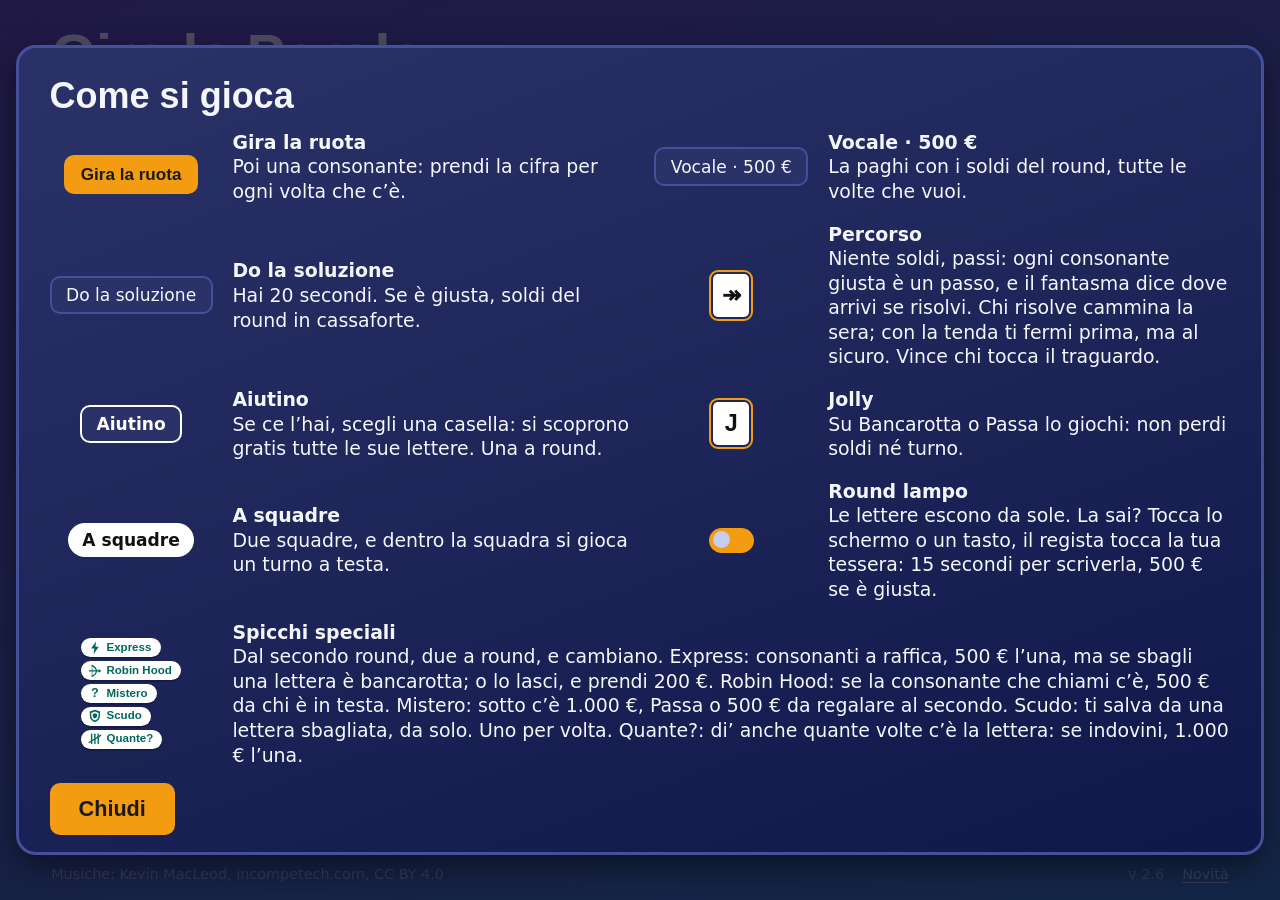
==== gioco.html @ cc6d0b22 "2.6 — Il Percorso: la nuova modalità a sentiero in montagna (grafica da prototipo), pagina di presen" ====
<!doctype html>
<html lang="it">
<head>
  <meta charset="UTF-8" />
  <meta name="viewport" content="width=device-width, initial-scale=1.0" />
  <title>Gira le Parole</title>
  <meta name="description" content="Il gioco della ruota, per giocare in famiglia sullo stesso schermo. Nessun dato esce da questo computer." />
  <link rel="stylesheet" href="style.css" />
</head>
<body>

  <!-- IL PALCO DEL PERCORSO (quinta stesura, 09/10/2026, disegno di Chiara `design/2026-10-09-scheda-percorso-partita.md`):
       il paesaggio a tutto schermo, lo STESSO per l'iscrizione e per la partita del Percorso (cielo, sole, colline, il sentiero di
       pietre con le tappe e i bivacchi, i meeple). Lo disegna percorso-vista.js nell'svg; resta nascosto finche' non si sceglie il
       Percorso. L'interfaccia (iscrizione, partita) sta sopra, in HTML, nelle stesse unita` del paesaggio. -->
  <div id="palco-percorso" class="palco-percorso nascosta" aria-hidden="true">
    <svg id="paesaggio-partita" class="paesaggio-partita" viewBox="0 0 1920 1080" preserveAspectRatio="xMidYMid meet" aria-hidden="true"></svg>
  </div>
  <!-- Il velo (la conferma della tenda e le bolle della prima volta): il resto sfocato e scurito, con un buco sulla cosa -->
  <div id="velo" class="velo nascosta"></div>
  <div id="palco-sopra" class="palco-sopra">
    <!-- la riga della prima volta (regolamento §11): accanto alla cosa, sul velo, col suo «Ok» -->
    <div id="bolla-prima-volta" class="bolla-prima-volta nascosta" role="status"></div>
    <!-- la conferma della tenda, al centro, col prezzo vero (regolamento §4) -->
    <div id="conferma-tenda" class="conferma-tenda nascosta" role="dialog" aria-modal="true"></div>
  </div>

  <!-- SCHERMATA 0: che partita facciamo stasera? (08/10/2026, disegno di Chiara,
       `design/2026-10-08-scheda-scelta-modalita.md`, scelte di Damiano). Viene
       prima dell'iscrizione: la carta e` il pulsante, un tocco e si e`
       nell'iscrizione. Testata e piede sono gli stessi dell'iscrizione: i
       pezzi che compaiono in tutte e due non hanno id ma classe (apri-guida,
       porta-albo, porta-frasi, testo-versione, apri-novita), e gioco.js li
       lega con querySelectorAll. Le due ruote sono quelle vere: le disegna
       ruota.js, ferme. -->
  <section id="schermata-modalita" class="schermata schermata-modalita">
    <header class="testata-iscrizione">
      <div class="titolo-iscrizione">
        <h1>Gira le Parole</h1>
        <p class="sottotitolo">Un gioco da fare in famiglia e tra amici, tutti davanti allo stesso schermo</p>
      </div>
      <nav class="porte-iscrizione" aria-label="Altre pagine">
        <button type="button" class="secondario porta-albo">Albo d'oro</button>
        <button type="button" class="secondario porta-frasi">Le nostre frasi</button>
        <button type="button" class="apri-guida">Come si gioca</button>
      </nav>
    </header>

    <div class="corpo-modalita">
      <h2 class="domanda-modalita" id="domanda-modalita">Che partita facciamo stasera?</h2>
      <div class="carte-modalita" role="group" aria-labelledby="domanda-modalita">
        <button type="button" class="carta-modalita" data-partita="classica">
          <span class="carta-nome">Classica</span>
          <span class="carta-ruota" aria-hidden="true">
            <canvas id="ruota-classica" width="1000" height="1000"></canvas>
            <span class="puntatore"></span>
          </span>
          <span class="carta-scena scena-classica" aria-hidden="true">
            <span class="mini-tessera" style="--colore-giocatore:#E74C3C">M</span>
            <span class="mini-soldi"><span class="mini-cifra">3.500</span><span class="mini-euro"> €</span></span>
          </span>
          <span class="carta-riga">Si vincono soldi, come in TV. Vince la cassaforte più piena.</span>
        </button>
        <button type="button" class="carta-modalita" data-partita="percorso">
          <span class="carta-nome">Percorso</span>
          <span class="carta-ruota" aria-hidden="true">
            <canvas id="ruota-percorso" width="1000" height="1000"></canvas>
            <span class="puntatore"></span>
          </span>
          <span class="carta-scena scena-percorso" aria-hidden="true"><!-- il pezzo di sentiero lo disegna percorso-gioco.js (R16) --></span>
          <span class="carta-riga">Un viaggio in montagna: ogni consonante giusta è un passo, e la sera si cammina. Vince chi tocca il traguardo.</span>
        </button>
      </div>
    </div>

    <footer class="pie-iscrizione">
      <p class="crediti-musica">Musiche: Kevin MacLeod, incompetech.com, CC BY 4.0</p>
      <p class="versione-e-novita">
        <span class="versione testo-versione"></span>
        <button type="button" class="link apri-novita"><span class="pallino-nuovo" aria-hidden="true"></span>Novità</button>
      </p>
    </footer>
  </section>

  <!-- SCHERMATA 1: iscrizione giocatori — Giro A (29/09/2026, disegno di
       Chiara, `design/2026-09-29-scheda-otto-idee.md`, voce A1): rifatta per
       lo schermo largo, due colonne — "Chi gioca" a sinistra, "Stasera" a
       destra. Sotto i 1200px (non piu` il riferimento) resta leggibile in
       colonna, "basta che non si rompa" (vedi style.css). -->
  <section id="schermata-iscrizione" class="schermata iscrizione-larga nascosta">
    <header class="testata-iscrizione">
      <div class="titolo-iscrizione">
        <h1>Gira le Parole</h1>
        <p class="sottotitolo">Un gioco da fare in famiglia e tra amici, tutti davanti allo stesso schermo</p>
      </div>
      <!-- Le porte del giro C (Albo d'oro, Le nostre frasi) restano nascoste
           finche` GIRO_B_C_ATTIVO (config.js) non passa a true: gioco.js le
           spegne all'avvio. -->
      <nav class="porte-iscrizione" aria-label="Altre pagine">
        <button id="btn-albo" type="button" class="secondario porta-albo">Albo d'oro</button>
        <button id="btn-frasi-nostre" type="button" class="secondario porta-frasi">Le nostre frasi</button>
        <button id="btn-guida" type="button" class="apri-guida">Come si gioca</button>
      </nav>
    </header>

    <div class="corpo-iscrizione">
      <!-- colonna sinistra: chi gioca -->
      <section class="blocco-chi-gioca" aria-label="Chi gioca">
        <div class="riga-titolo-blocco">
          <h2>Chi gioca</h2>
          <div class="segmenti" id="modo-gioco" role="radiogroup" aria-label="Da soli o a squadre">
            <button type="button" class="segmento selezionata" data-modo="singoli" role="radio" aria-checked="true">Ognuno per sé</button>
            <button type="button" class="segmento" data-modo="squadre" role="radio" aria-checked="false">A squadre</button>
          </div>
        </div>
        <!-- gioco.js costruisce Gioco.giocatori da Iscrizione (stato in
             memoria), MAI leggendo i figli di questo contenitore: il posto
             vuoto vive qui dentro ma non e` un giocatore (difetto trovato da
             Chiara, corretto in questo giro). -->
        <div id="lista-giocatori" class="lista-giocatori tessere-iscrizione"></div>
        <!-- La scena sotto le tessere (08/10/2026, scheda di Chiara, solo la Classica):
             la ribalta con le luci, subito sotto le tessere (le casseforti vuote sono tolte). Nel Percorso
             resta vuoto (e quindi non si vede): gioco.js, disegnaScena. -->
        <div id="scena-iscrizione" class="scena-iscrizione" aria-hidden="true"></div>
        <!-- Il vecchio pulsante resta nel DOM (nascosto) solo perche` non
             costa nulla tenerlo: il posto vuoto con il "+" lo sostituisce. -->
        <button id="btn-aggiungi-giocatore" type="button" class="nascosta" aria-hidden="true">+ Aggiungi giocatore</button>
      </section>

      <!-- colonna destra: come si gioca stasera -->
      <section class="blocco-stasera" aria-label="Stasera">
        <!-- La partita scelta (08/10/2026, scheda di Chiara): la scelta sta nella
             schermata prima (#schermata-modalita). Qui la pillola dice cosa si e`
             scelto (per il Percorso, quante caselle ha la striscia di stasera) e
             «cambia» riporta alla domanda; i nomi restano scritti. gioco.js,
             scriviPartitaScelta. -->
        <div class="riga-titolo-blocco">
          <h2>Stasera</h2>
          <span class="partita-scelta" id="partita-scelta"></span>
          <button type="button" class="link cambia-partita" id="cambia-partita">cambia</button>
        </div>

        <!-- Voce D, tredicesimo giro (29/09/2026, punto 64): con che frasi si
             gioca stasera — costruita da gioco.js a partire da GRUPPI_FRASI
             (config.js). -->
        <div class="scelta-gruppi">
          <p>Quali frasi?</p>
          <div class="opzioni-gruppi" id="opzioni-gruppi" role="group" aria-label="Quali frasi"></div>
          <p class="conta-frasi" id="conta-frasi" aria-live="polite"></p>
        </div>

        <!-- Punto 38 (28/09/2026, seconda dettatura): quanti round giocare —
             costruito da gioco.js a partire da OPZIONI_NUMERO_ROUND (config.js). -->
        <div class="scelta-round">
          <p>Quanti round?</p>
          <div class="opzioni-round" id="opzioni-round"></div>
        </div>

        <div class="scelta-extra">
          <!-- Round lampo (giro B, voce B1, lampo.js): la leva lo accende e lo
               spegne; gioco.js nasconde la riga se LAMPO_ATTIVO e` false. -->
          <label class="interruttore" id="riga-lampo" for="lampo-attivo">
            <input type="checkbox" id="lampo-attivo" />
            <span class="leva" aria-hidden="true"></span>
            <span class="testo-interruttore">Round lampo <small>fra un round e l'altro</small></span>
          </label>
          <label class="campo-premio">
            <span>In palio stasera</span>
            <input id="premio-casa" type="text" maxlength="40" placeholder="per esempio: sceglie il film" />
          </label>
        </div>
      </section>
    </div>

    <div class="azioni-iscrizione">
      <button id="btn-inizia-partita" type="button" class="primario grande">Inizia la partita</button>
    </div>
    <p id="errore-iscrizione" class="messaggio-errore" role="alert" aria-live="polite"></p>

    <footer class="pie-iscrizione">
      <!-- Settimo giro, secondo compito: crediti dei brani veri, discreti. -->
      <p class="crediti-musica">Musiche: Kevin MacLeod, incompetech.com, CC BY 4.0</p>
      <p class="versione-e-novita">
        <span class="versione testo-versione" id="versione-gioco"></span>
        <button id="btn-novita" type="button" class="link apri-novita"><span class="pallino-nuovo" aria-hidden="true"></span>Novità</button>
      </p>
    </footer>
  </section>

  <!-- SCHERMATA 1b: l'iscrizione del Percorso, quinta stesura (09/10/2026, scheda di Chiara §11): sullo STESSO paesaggio della
       partita (#palco-percorso). A sinistra la testata, «Quanti round?», «Stasera» e «Inizia la partita»; nel cielo a destra «Le tappe»;
       «Chi parte» sta dentro il cartello di legno, con i sei meeple fra cui scegliere accanto al nome (il colore viene col meeple).
       Si arriva dalla carta «Percorso»; lo stato e` lo stesso oggetto Iscrizione della Classica (gioco.js, «L'ISCRIZIONE DEL PERCORSO»).
       Testata e piede sono gli stessi delle altre schermate: i pezzi senza id si legano per classe. -->
  <section id="schermata-iscrizione-percorso" class="schermata iscrizione-plancia nascosta">
    <header class="testata-iscrizione-plancia">
      <div class="titolo-iscrizione">
        <h1>Gira le Parole</h1>
        <p class="sottotitolo">Un gioco da fare in famiglia e tra amici, tutti davanti allo stesso schermo</p>
      </div>
      <nav class="porte-iscrizione" aria-label="Altre pagine">
        <button type="button" class="secondario porta-albo">Albo d'oro</button>
        <button type="button" class="secondario porta-frasi">Le nostre frasi</button>
        <button type="button" class="apri-guida">Come si gioca</button>
      </nav>
    </header>

    <!-- la colonna di sinistra: i pannelli e il pulsante uno sotto l'altro (l'altezza di «Stasera» cambia con le frasi e il premio) -->
    <div class="colonna-iscrizione">
    <!-- QUANTI ROUND? le frecce sono i pulsanti (gioco.js le costruisce da OPZIONI_NUMERO_ROUND) -->
    <section class="pannello-plancia pannello-round" aria-label="Quanti giorni">
      <p class="titolo-pannello">Quanti giorni? <small>(round)</small></p>
      <div class="frecce-round" id="frecce-round" role="radiogroup"></div>
    </section>

    <!-- STASERA: la pillola con «cambia», le frasi, il lampo, il premio -->
    <section class="pannello-plancia pannello-stasera" aria-label="Stasera">
      <p class="titolo-pannello">Stasera <span class="pillola-partita partita-scelta" id="partita-scelta-mappa">Percorso</span> <button type="button" class="link cambia-partita" id="cambia-partita-mappa">cambia</button></p>
      <div class="scelta-gruppi">
        <p class="etichetta">Quali frasi?</p>
        <div class="opzioni-gruppi" id="opzioni-gruppi-mappa" role="group" aria-label="Quali frasi"></div>
        <p class="etichetta conta conta-frasi" id="conta-frasi-mappa" aria-live="polite"></p>
      </div>
      <div class="scelta-extra">
        <label class="campo-premio">
          <span>In palio stasera</span>
          <input id="premio-casa-mappa" type="text" maxlength="40" placeholder="per esempio: sceglie il film" />
        </label>
      </div>
    </section>

    <button id="btn-inizia-percorso" type="button" class="btn-inizia primario grande">Inizia la partita</button>
    <p id="errore-iscrizione-mappa" class="messaggio-errore" role="alert" aria-live="polite"></p>
    <!-- Il pannello di controllo del regista (regolamento §12): si apre solo qui, fra una partita e l'altra -->
    <button id="btn-regole-percorso" type="button" class="link btn-regole-percorso">Regola il Percorso</button>
    </div>

    <!-- LE TAPPE: la legenda nel cielo, a destra. Una tessera per ogni tipo di tappa (percorso-vista.js, disegnaLegendaTappe) piu` il
         bivacco. Passando sulla tessera si accendono le sue tappe sul sentiero. -->
    <section class="legenda-plancia" aria-label="Le tappe">
      <p class="titolo-pannello">Le tappe</p>
      <div class="tessere-tappe-plancia" id="tessere-tappe"></div>
    </section>

    <!-- CHI PARTE: dentro il cartello di legno piantato sulla collina -->
    <div class="cartello-frase cartello-chi-parte">
      <div class="tabellone-legno">
        <div class="chi-parte-testa">
          <div class="segmenti" id="modo-gioco-mappa" role="radiogroup" aria-label="Da soli o a squadre">
            <button type="button" class="segmento selezionata" data-modo="singoli" role="radio" aria-checked="true">Ognuno per sé</button>
            <button type="button" class="segmento" data-modo="squadre" role="radio" aria-checked="false">A squadre</button>
          </div>
        </div>
        <div id="lista-viaggiatori" class="lista-chi-parte"></div>
      </div>
      <div class="targa-legno">Chi parte</div>
    </div>

    <footer class="pie-iscrizione">
      <p class="crediti-musica">Musiche: Kevin MacLeod, incompetech.com, CC BY 4.0</p>
      <p class="versione-e-novita">
        <span class="versione testo-versione"></span>
        <button type="button" class="link apri-novita"><span class="pallino-nuovo" aria-hidden="true"></span>Novità</button>
      </p>
    </footer>
  </section>

  <!-- Il pannello di controllo del Percorso (regolamento §12): i numeri che il regista regola giocando. Lo scrive gioco.js
       (percorso-gioco.js, PercorsoRegole). I valori restano fra una sera e l'altra. -->
  <div id="finestra-regole-percorso" class="finestra nascosta" role="dialog" aria-modal="true" aria-labelledby="titolo-regole-percorso">
    <div class="scheda-finestra regole-percorso">
      <h2 id="titolo-regole-percorso">Regola il Percorso</h2>
      <div id="campi-regole-percorso" class="campi-regole"></div>
      <div class="azioni-finestra">
        <button id="btn-chiudi-regole" type="button" class="primario">Fatto</button>
        <button id="btn-regole-di-partenza" type="button" class="secondario">Rimetti i valori di partenza</button>
      </div>
    </div>
  </div>

  <!-- La finestra delle novità: si apre da «Novità», la versione più recente
       in cima. Il contenuto (NOVITA) arriva da novita.js, generato da
       CHANGELOG.md (vedi genera-novita.mjs, pubblica.sh). -->
  <div id="finestra-novita" class="finestra nascosta" role="dialog" aria-modal="true" aria-labelledby="titolo-novita">
    <div class="scheda-finestra">
      <h2 id="titolo-novita">Novità</h2>
      <div id="elenco-novita" class="elenco-novita"></div>
      <div class="azioni-finestra">
        <button id="btn-chiudi-novita" type="button" class="primario">Chiudi</button>
        <button id="btn-tutte-novita" type="button">Tutte le novità</button>
      </div>
    </div>
  </div>

  <!-- La mini guida «Come si gioca»: al massimo 8 voci, le prime 6 sempre
       visibili — la 7 (round lampo) si accende con LAMPO_ATTIVO, la 8 (frase
       premio) con GIRO_B_C_ATTIVO (config.js). -->
  <div id="finestra-guida" class="finestra nascosta" role="dialog" aria-modal="true" aria-labelledby="titolo-guida">
    <div class="scheda-finestra guida">
      <h2 id="titolo-guida">Come si gioca</h2>
      <div id="elenco-guida" class="elenco-guida"></div>
      <button id="btn-chiudi-guida" type="button" class="primario">Chiudi</button>
    </div>
  </div>

  <!-- SCHERMATA 2: partita -->
  <section id="schermata-gioco" class="schermata nascosta">

    <!-- Percorso: il tempo di adesso e la riga della notizia (il preavviso, il cambio, l'ultimo giro) in alto a destra (percorso-vista.js) -->
    <div class="cielo-testi solo-percorso">
      <div class="tempo-adesso" id="tempo-adesso"></div>
      <div class="riga-tempo vuota" id="riga-tempo" aria-live="polite"></div>
      <div class="riga-tramonto vuota" id="riga-tramonto" aria-live="polite"></div>
    </div>

    <header class="intestazione-gioco">
      <div class="pulsanti-audio">
        <!-- Punto 36 (28/09/2026): un solo pulsante altoparlanti apre il
             pannello coi due cursori di volume (assorbe i vecchi
             interruttori sì/no separati per musica ed effetti). -->
        <button id="btn-volume" type="button" class="btn-muto" aria-label="Apri i controlli del volume" aria-expanded="false" aria-controls="pannello-volume">🔊</button>
        <!-- 06/10/2026, dettatura di Damiano: la X per finire la partita e tornare alla schermata iniziale -->
        <button id="btn-esci" type="button" class="btn-muto" aria-label="Finisci la partita">✕</button>
        <div id="pannello-volume" class="pannello-volume nascosta">
          <label class="riga-volume">
            <span>Musica</span>
            <input id="cursore-volume-musica" type="range" min="0" max="100" step="1" />
          </label>
          <label class="riga-volume">
            <span>Effetti</span>
            <input id="cursore-volume-effetti" type="range" min="0" max="100" step="1" />
          </label>
        </div>
      </div>
      <!-- Decimo giro (28/09/2026), disegno di Chiara, intervento 4: i round
           vinti diventano pallini qui al centro dell'intestazione — la
           categoria si sposta sotto il tabellone (vedi colonna-centrale),
           come la striscia della TV (intervento 1/3). -->
      <div id="round-punti" class="round-punti" aria-live="polite"></div>
      <!-- Percorso (quinta stesura): «Giorno 2 di 5», i pallini dei giorni e il carattere della giornata (percorso-vista.js) -->
      <div id="giorno-percorso" class="giorno-percorso solo-percorso" aria-live="polite"></div>
      <!-- Punto 39 (28/09/2026, seconda dettatura): la classifica sostituisce
           il vecchio spaziatore vuoto — un solo pulsante come a sinistra,
           per bilanciare l'intestazione, che pero` ora fa qualcosa: apre la
           classifica con un tocco (comodo anche a 375px, non spinge fuori
           dallo schermo ruota e tabellone). -->
      <div class="pulsanti-classifica">
        <button id="btn-classifica" type="button" class="btn-muto" aria-label="Apri la classifica" aria-expanded="false" aria-controls="pannello-classifica">🏆</button>
        <div id="pannello-classifica" class="pannello-classifica nascosta">
          <div id="contenuto-classifica"></div>
        </div>
      </div>
    </header>

    <!-- Nono giro, punto 43-45 (28/09/2026): "un gioco da PC su schermo
         largo" — ruota, tabellone/comandi e tessere dei giocatori diventano
         tre colonne fianco a fianco quando c'e` spazio (vedi .area-partita
         in style.css), invece di stare tutti stretti in una fascia centrale
         con i lati vuoti. Sotto i 900px (telefono) restano impilate in
         quest'ordine — non e` piu` il riferimento, "basta che non si rompa". -->
    <div class="area-partita">
      <div class="colonna-ruota">
        <!-- Decimo giro (28/09/2026): risoluzione interna del canvas alzata
             da 620 a 1000 — a 80vh su uno schermo 1080p la ruota e` larga
             864px, e il vecchio 620 sgranava (vedi
             `design/2026-09-28-revisione.md`, intervento 2). Il browser puo`
             solo rimpicciolire un'immagine piu` grande, mai ingrandirla
             senza sgranarla. -->
        <canvas id="canvas-ruota" width="1000" height="1000"></canvas>
        <div class="puntatore" aria-hidden="true"></div>
      </div>

      <div class="colonna-centrale">
        <!-- Punto 38: "Round X di N" — resta per gli schermi sotto i 1200px
             (telefono, non piu` il riferimento ma "basta che non si rompa");
             da 1200px in su e` nascosto, sostituito dai pallini in
             #round-punti nell'intestazione (vedi style.css). -->
        <div id="indicatore-round" class="indicatore-round"></div>

        <div id="tabellone-frase" class="tabellone-frase" aria-live="polite"></div>

        <!-- Decimo giro, intervento 1/3 (28/09/2026): la categoria si sposta
             qui, sotto il tabellone, come la striscia della TV — prima
             stava nell'intestazione (vedi header sopra). -->
        <!-- 05/10/2026: la targa mostra l'INDIZIO della frase (la categoria
             solo se la frase non ne ha uno). L'id e la classe restano quelli
             di prima. -->
        <!-- 2.4.1 (Damiano 07/10): «Cambia frase» sta accanto alla targa, piccolo, e si vede
             solo prima che sia uscita qualsiasi lettera del round (vedi cambiaFrasePossibile in gioco.js). -->
        <div class="riga-targa">
          <div id="categoria-corrente" class="categoria"></div>
          <button id="btn-cambia-frase" type="button" class="cambia-frase nascosta" title="Un’altra frase: il round resta lo stesso">Cambia frase</button>
        </div>

        <!-- Undicesimo giro, punto 56 (28/09/2026, disegno di Chiara): il
             "palco" dell'annuncio, come se fosse Gerry Scotti a dirlo —
             sostituisce sia la vecchia riga verde (#messaggio-gioco) sia il
             messaggio grande sopra il tabellone (#overlay-messaggio-grande,
             punto 37/42): un solo posto dove guardare, vedi Annuncio in
             gioco.js e il blocco @media(min-width:1200px) in style.css. -->
        <div id="annuncio" class="annuncio" aria-live="assertive"></div>

        <div class="area-comandi">
          <button id="btn-gira" type="button" class="primario">Gira la ruota</button>
          <button id="btn-compra-vocale" type="button">Vocale · 500 €</button>
          <button id="btn-risolvi" type="button">Do la soluzione</button>
          <!-- L'aiutino (Giro A, voce A2): c'e` solo per chi ce l'ha, si
               spegne dopo l'uso nel round (vedi Gioco.aiutinoUsato in gioco.js). -->
          <button id="btn-aiutino" type="button" class="aiutino nascosta">Aiutino</button>
          <!-- Percorso (regolamento §6): nell'ultima ora del tramonto la ruota non gira piu`; il regista tocca questo se nessuno risolve -->
          <button id="btn-scende-sera" type="button" class="scende-sera nascosta"><svg viewBox="0 0 48 48" aria-hidden="true"><use href="#ic-sera"/></svg>Scende la sera</button>
        </div>

        <div id="pannello-vocali" class="pannello-scelta nascosta">
          <p>Scegli la vocale</p>
          <div class="griglia-lettere" id="griglia-vocali"></div>
          <button id="btn-annulla-vocale" type="button" class="secondario">Annulla</button>
        </div>

        <div id="pannello-consonanti" class="pannello-scelta pannello-consonanti nascosta">
          <!-- Express (2.4): la fascia e le due altre mosse si vedono solo con la classe «express» sul pannello -->
          <div class="fascia-express" id="fascia-express"></div>
          <p>Scegli una consonante</p>
          <div class="griglia-lettere" id="griglia-consonanti"></div>
          <div class="altre-mosse">
            <button id="btn-express-vocale" type="button">Vocale · 500 €</button>
            <button id="btn-express-soluzione" type="button">Do la soluzione</button>
          </div>
        </div>

        <!-- Express (2.4, disegno di Chiara 06/10/2026): la scelta, nello stesso posto del «Usi un Jolly?».
             Rifiutato = 200 € fissi e si gira di nuovo (Damiano, 06/10 sera). -->
        <div id="pannello-express" class="pannello-scelta pannello-express nascosta">
          <p><b>Express!</b> Consonanti una dopo l’altra, 500 € l’una. Se una lettera non c’è, bancarotta.</p>
          <div class="scelte">
            <button id="btn-express-si" type="button" class="primario">Gioco l’Express</button>
            <button id="btn-express-no" type="button" class="secondario">No, prendo 200 €</button>
          </div>
        </div>

        <!-- Percorso (07/10/2026): i riquadri a scelta (Bivio, Freno, Scambio d'ombra, Bottega, Senza Castello),
             nella forma del pannello dell'Express; il contenuto lo scrive gioco.js. -->
        <div id="pannello-percorso" class="pannello-scelta pannello-percorso nascosta"></div>

        <div id="pannello-jolly" class="pannello-scelta nascosta">
          <p id="testo-jolly-domanda"></p>
          <button id="btn-jolly-si" type="button" class="primario">Sì, mi salvo</button>
          <button id="btn-jolly-no" type="button" class="secondario">No, va così</button>
        </div>

        <!-- L'aiutino, toccato: si sceglie una casella coperta sul tabellone
             (che respira, vedi style.css), il turno continua. -->
        <div id="pannello-aiutino" class="pannello-scelta nascosta">
          <p>Scegli una casella</p>
        </div>

        <div id="pannello-soluzione" class="pannello-scelta nascosta">
          <p><span id="secondi-rimasti">20</span> secondi</p>
          <form id="form-soluzione" autocomplete="off">
            <input id="input-soluzione" type="text" placeholder="Scrivi qui la frase intera" />
            <button type="submit" class="primario">Conferma</button>
          </form>
          <!-- la stessa barra del round lampo (06/10/2026); i secondi sono gia` scritti sopra -->
          <div class="barra-tempo-lampo" aria-hidden="true"><div class="riempimento" id="riempimento-soluzione"></div></div>
        </div>

        <!-- Round lampo (giro B, voce B1, lampo.js): chi e` stato scelto
             scrive la frase, LAMPO_SECONDI secondi (config.js). -->
        <div id="pannello-lampo" class="pannello-scelta pannello-lampo nascosta">
          <p><b id="lampo-chi"></b>, scrivi la frase</p>
          <form id="form-lampo" autocomplete="off">
            <input id="input-lampo" type="text" placeholder="Scrivi qui la frase intera" />
            <button type="submit" class="primario">Conferma</button>
          </form>
          <div class="barra-tempo-lampo" aria-hidden="true"><div class="riempimento"></div><span class="secondi-lampo" id="secondi-lampo">15</span></div>
        </div>

        <div id="pannello-fine-round" class="pannello-scelta nascosta">
          <p id="testo-fine-round"></p>
          <button id="btn-round-successivo" type="button" class="primario">Prossimo round</button>
        </div>
      </div>

      <div class="colonna-giocatori" id="colonna-giocatori"></div>
      <!-- Il palco in partita (08/10/2026, disegno di Chiara, solo la Classica): la ribalta con le luci sotto la fila delle tessere. gioco.js: nuovoRound, festa, Bancarotta. -->
      <div class="ribalta ribalta-partita" id="ribalta-partita" aria-hidden="true"><div class="luci"></div></div>
    </div>

    <!-- Punto 30 (28/09/2026): la festa di chi vince il round — resta un
         modale a tutta pagina (position:fixed), sopra a tutto il resto
         (compreso il pannello fine-round qui sopra, che resta pronto
         sotto), musichetta a parte, e si chiude da sola o con un tocco. -->
    <div id="overlay-festa" class="overlay-festa nascosta" role="dialog" aria-live="polite" aria-label="Festa di fine round">
      <div class="scheda-festa">
        <!-- Undicesimo giro, punto 58, strada B (28/09/2026): non piu` un
             disegnino ma la tessera con l'iniziale del nome e l'anello del
             colore del giocatore (gioco.js, mostraFestaVittoria). -->
        <div id="festa-immagine" class="festa-immagine" aria-hidden="true"></div>
        <div id="festa-nome" class="festa-nome"></div>
        <div class="festa-testo">ha risolto la frase!</div>
        <div class="festa-cifra-wrap"><span id="festa-cifra">0</span><span class="festa-euro" id="festa-unita"> €</span></div>
        <div class="festa-cassaforte" id="festa-sotto">volano in cassaforte</div>
        <div id="festa-monete" class="festa-monete" aria-hidden="true"></div>
        <button id="btn-chiudi-festa" type="button" class="secondario">Continua</button>
      </div>
    </div>

  </section>

  <!-- Conferma della X (06/10/2026): «No» e` il pulsante grande e col fuoco, perche` un tocco per sbaglio non butti via la partita -->
  <div id="overlay-esci" class="overlay-festa nascosta" role="dialog" aria-modal="true" aria-labelledby="titolo-esci">
    <div class="scheda-esci">
      <p id="titolo-esci">Vuoi finire la partita?</p>
      <div class="azioni-iscrizione">
        <button id="btn-esci-no" type="button" class="primario">No</button>
        <button id="btn-esci-si" type="button" class="secondario">Sì</button>
      </div>
    </div>
  </div>

  <!-- SCHERMATA 3 (punto 39, 28/09/2026): fine partita, dopo l'ultimo round.
       Non si chiude da sola (Damiano, seconda dettatura): resta finché non
       si tocca "Gioca ancora" o "Torna all'inizio". -->
  <section id="schermata-finale" class="schermata nascosta">
    <!-- Punto 46 (28/09/2026, nono giro): "feste più animate, sia alla
         vittoria del round sia alla vittoria finale". Alcuni botti di
         pallini colorati, generati e rimossi al volo da gioco.js
         (avviaFuochiFinale) — la schermata resta sobria a regime, i fuochi
         durano solo pochi secondi dopo l'arrivo qui. -->
    <div id="overlay-fuochi-finale" class="overlay-fuochi-finale" aria-hidden="true"></div>
    <h1>Fine partita!</h1>
    <div class="scheda-finale-vincitore" id="scheda-finale-vincitore">
      <div id="finale-vincitore-immagine" class="festa-immagine" aria-hidden="true"></div>
      <div id="finale-vincitore-nome" class="festa-nome"></div>
      <div class="festa-testo">ha vinto la partita!</div>
      <div class="festa-cifra-wrap"><span id="finale-vincitore-cifra">0</span><span class="festa-euro" id="finale-unita"> €</span></div>
      <div class="festa-cassaforte" id="finale-sotto">in cassaforte</div>
      <!-- Il premio di casa (Giro A, voce A4): solo se all'iscrizione era
           scritto qualcosa in "In palio stasera" (vedi Gioco.premioCasa). -->
      <div id="finale-premio-casa" class="premio-casa nascosta"><small>e stasera</small><b id="finale-premio-testo"></b></div>
    </div>
    <p class="titolo-classifica">Classifica finale</p>
    <div id="finale-classifica" class="finale-classifica"></div>
    <!-- Il palco della finale (Classica): un podio per giocatore sulla ribalta; le righe qui sopra restano per il Percorso. gioco.js: mostraSchermataFinale. -->
    <div class="palco-finale nascosta" id="palco-finale"><div class="podi" id="finale-podi"></div><div class="ribalta" aria-hidden="true"><div class="luci"></div></div></div>
    <div class="azioni-iscrizione">
      <button id="btn-gioca-ancora" type="button" class="primario">Gioca ancora</button>
      <button id="btn-torna-inizio" type="button" class="secondario">Torna all'inizio</button>
    </div>
    <p class="crediti-musica">A fine partita, se vi va, scrivetemi chi ha vinto: <a href="mailto:barbattack84@gmail.com?subject=Gira%20le%20Parole">barbattack84@gmail.com</a></p>
  </section>

  <script src="config.js"></script>
  <!-- Punto 66 (29/09/2026): le frasi nostre (Penna), non piu` quelle del
       sito di partenza. frasi.js resta nel repository ma non si carica piu`:
       i due file dichiarano lo stesso `const FRASI`, quindi va caricato uno
       solo, mai insieme. -->
  <script src="frasi-nostre.js"></script>
  <!-- Le novità e la versione (Giro A, voce A5): generato da CHANGELOG.md,
       vedi genera-novita.mjs e pubblica.sh — non si scrive a mano. -->
  <script src="novita.js"></script>
  <!-- svgSimbolo() e pillola() degli speciali: le usano anche la presentazione e gioco.js. Prima di gioco.js. -->
  <script src="speciali-comuni.js"></script>
  <script src="audio.js"></script>
  <!-- La ruota pesante (05/10/2026): il motore fisico, uno solo per pulsante e mano. Va prima di ruota.js. -->
  <script src="fisica-ruota.js"></script>
  <script src="ruota.js"></script>
  <!-- Il Percorso, quinta stesura: le regole (percorso.js) prima di gioco.js; la partita e la scena dopo (le chiama gioco.js solo quando si gioca) -->
  <script src="percorso.js"></script>
  <script src="gioco.js"></script>
  <script src="percorso-gioco.js"></script>
  <script src="percorso-vista.js"></script>
  <script src="lampo.js"></script>
</body>
</html>
---- style.css ----
/* ============================================================================
   GIRA LE PAROLE — stile del gioco. Vanilla, niente framework CSS.
   Pensato per reggere da smartphone piccolo (375px) a schermo/TV (1280px+),
   tutto sullo stesso schermo (nessuna vista "a specchio" per altri device).
   ============================================================================ */

/* Terzo giro (28/09/2026), punto 18: "colori meno scuri" — sfondo, pannelli
   e bordo schiariti rispetto al blu-nero quasi illeggibile di prima. Restano
   scuri quel poco che serve a far risaltare i colori sopra (e` un gioco da
   guardare come una TV, non una pagina da leggere a lungo).
   Quinto giro, punto 23: ancora "troppo scuro" — lo sfondo era un blu
   notte (#1C2350). Ora e` un gradiente viola-blu decisamente piu` chiaro e
   piu` vivo (luminosita` relativa calcolata circa 4 volte quella di prima),
   ma resta abbastanza scuro perche` il testo bianco (--testo) ci si legga
   sopra senza cambiare colore ovunque (contrasto verificato, oltre 5:1 nel
   punto piu` chiaro del gradiente). I pannelli scuri (tabellone, schede
   giocatore, pulsanti) restano com'erano: su uno sfondo piu` chiaro
   risaltano ancora di piu`, non di meno. */
/* Nono giro, punto 47 (28/09/2026): caratteri gia` installati sul computer
   di Damiano (Linux Mint) — nessun download, il gioco resta offline.
   - "Ubuntu" (Canonical, Ubuntu Font Licence 1.0, variable font — pesi da
     Thin a Bold gia` presenti in un solo file) per titoli, la fascia della
     categoria, la cifra delle feste e le LETTERE DEL TABELLONE: e` un
     carattere geometrico e arrotondato, allegro senza essere infantile, e a
     peso alto (700-800) resta leggibile a un paio di metri, come chiesto.
   - "Lato" (Łukasz Dziedzic, licenza SIL Open Font License, gia` installato)
     per il testo normale (sottotitoli, nomi/soldi dei giocatori, pulsanti,
     pannelli): umanistico, molto leggibile anche a corpo piccolo, non
     compete visivamente con le lettere del tabellone.
   Entrambi hanno un fallback di sistema dopo, cosi` se un giorno il gioco
   girasse su un computer senza questi due font non si romperebbe nulla. */
:root {
  --font-titoli: "Ubuntu", "Liberation Sans", Arial, sans-serif;
  --font-testo: "Lato", "Noto Sans", "DejaVu Sans", Arial, sans-serif;

  --sfondo: #5B3E96;
  --sfondo-2: #2E6F9E;
  --sfondo-pannello: #2A3268;
  --bordo: #454F9C;
  --testo: #f5f6fb;
  --testo-attenuato: #c7cdf0;
  --accento: #F39C12;
  --verde: #2ECC71;
  --rosso: #FF6B5B;
}

* {
  box-sizing: border-box;
}

html, body {
  margin: 0;
  padding: 0;
  background: linear-gradient(160deg, var(--sfondo), var(--sfondo-2));
  background-attachment: fixed;
  color: var(--testo);
  font-family: var(--font-testo);
  min-height: 100vh;
}

h1, .categoria, .cella-tabellone, .festa-cifra-wrap,
button.primario {
  font-family: var(--font-titoli);
}

.nascosta {
  display: none !important;
}

button {
  font-family: inherit;
  font-size: 1rem;
  padding: 0.7rem 1.2rem;
  border-radius: 10px;
  border: 2px solid var(--bordo);
  background: var(--sfondo-pannello);
  color: var(--testo);
  cursor: pointer;
  touch-action: manipulation;
}

button:hover:not(:disabled) {
  border-color: var(--accento);
}

button:disabled {
  opacity: 0.4;
  cursor: not-allowed;
}

button.primario {
  background: var(--accento);
  color: #1a1a1a;
  border-color: var(--accento);
  font-weight: 700;
}

button.secondario {
  background: transparent;
}

/* ---------------------------------------------------------------------------
   Schermata di iscrizione
   --------------------------------------------------------------------------- */

.schermata {
  max-width: 900px;
  margin: 0 auto;
  padding: 1.2rem;
}

h1 {
  text-align: center;
  font-size: clamp(1.6rem, 5vw, 2.4rem);
  margin-bottom: 0.2rem;
}

.sottotitolo {
  text-align: center;
  color: var(--testo-attenuato);
  margin-top: 0;
}

/* Settimo giro, secondo compito: crediti dei brani mp3, piccoli e discreti
   — non devono competere con nulla nella schermata di iscrizione. */
.crediti-musica {
  text-align: center;
  color: var(--testo-attenuato);
  font-size: 0.75rem;
  opacity: 0.7;
  margin-top: 2rem;
}

.lista-giocatori {
  display: flex;
  flex-direction: column;
  gap: 0.7rem;
  margin: 1.5rem 0;
}

.riga-giocatore {
  display: flex;
  align-items: center;
  gap: 0.6rem;
  background: var(--sfondo-pannello);
  border: 2px solid var(--bordo);
  border-radius: 10px;
  padding: 0.6rem 0.8rem;
}

/* Undicesimo giro, punto 58, strada B (28/09/2026, scelta di Damiano: "la
   tessera con l'iniziale, moooolto carina"): non piu` un pallino colorato ne`
   un bottone che apre una scelta — la tessera bianca con la prima lettera
   del nome (aggiornata mentre si scrive, vedi l'ascoltatore su input in
   gioco.js) e l'anello del colore del giocatore la` dove prima c'era il
   pallino. Niente da cliccare: e` un elemento generato dal nome. */
.riga-giocatore .tessera-iniziale-iscrizione {
  width: 2rem;
  height: 2.4rem;
  display: flex;
  align-items: center;
  justify-content: center;
  border-radius: 6px;
  background: #fff;
  color: #111;
  font: 800 1.3rem var(--font-titoli);
  outline: 3px solid var(--bordo);
  outline-offset: 3px;
  flex-shrink: 0;
}

.riga-giocatore input[type="text"] {
  flex: 1;
  font-size: 1.05rem;
  padding: 0.5rem 0.6rem;
  border-radius: 8px;
  border: 1px solid var(--bordo);
  background: #0d1230;
  color: var(--testo);
}

.riga-giocatore .btn-rimuovi {
  background: transparent;
  border: none;
  color: var(--testo-attenuato);
  font-size: 1.3rem;
  padding: 0.2rem 0.5rem;
}

/* Undicesimo giro (28/09/2026): il pannello di scelta del disegnino e il suo
   bottone rotondo (Sesto giro, punto 27) non esistono piu` — strada B,
   niente da scegliere, vedi .tessera-iniziale-iscrizione qui sopra. */

.azioni-iscrizione {
  display: flex;
  flex-wrap: wrap;
  gap: 0.8rem;
  justify-content: center;
}

.messaggio-errore {
  color: var(--rosso);
  text-align: center;
  min-height: 1.4em;
  font-weight: 600;
}

/* ---------------------------------------------------------------------------
   Schermata di gioco
   --------------------------------------------------------------------------- */

#schermata-gioco {
  max-width: 1100px;
}

/* Nono giro, punto 43 (28/09/2026): "un gioco da PC su schermo largo — metti
   su uno schermo un po` grande e fai tutto da li`". Da 1200px in su
   (comodamente sotto sia 1366 sia 1920, i due schermi da verificare) il
   contenitore smette di restare stretto — il blocco decimo giro IN FONDO A
   QUESTO FILE (dopo la media query mobile a 900px) fa il resto: deve stare
   li` e non qui, perche` in CSS a parita` di specificita` vince l'ULTIMA
   regola nell'ordine del file, non quella "logicamente" piu` specifica — se
   stesse qui, le regole base di .area-partita/.colonna-ruota piu` sotto in
   questo file lo sovrascriverebbero silenziosamente (bug trovato in verifica,
   28/09/2026: la griglia a tre colonne non si attivava affatto a 1366px). */

.intestazione-gioco {
  display: flex;
  align-items: center;
  justify-content: space-between;
  gap: 1rem;
  flex-wrap: wrap;
}

.pulsanti-audio {
  display: flex;
  gap: 0.5rem;
  flex: 0 0 auto;
  position: relative; /* ancora il pannello-volume qui sotto */
}

/* Punto 36 (28/09/2026): pannello dei due cursori, aperto dal pulsante
   altoparlanti — piccolo, semplice, comodo da toccare per un bambino. */
.pannello-volume {
  position: absolute;
  top: calc(100% + 0.5rem);
  left: 0;
  z-index: 5;
  background: var(--sfondo-pannello);
  border: 2px solid var(--bordo);
  border-radius: 12px;
  padding: 0.8rem 1rem;
  display: flex;
  flex-direction: column;
  gap: 0.6rem;
  min-width: 220px;
  box-shadow: 0 8px 20px rgba(0, 0, 0, 0.35);
}

.riga-volume {
  display: flex;
  align-items: center;
  gap: 0.7rem;
  font-weight: 700;
}

.riga-volume span {
  flex: 0 0 4.2rem;
}

.riga-volume input[type="range"] {
  flex: 1;
  height: 1.6rem;
  cursor: pointer;
}


/* Bilancia visivamente i due pulsanti audio a sinistra, cosi` la categoria
   (che deve essere il pezzo forte dell'intestazione, punto 13) resta
   centrata invece di essere spinta a destra. */
.spaziatore-intestazione {
  flex: 0 0 auto;
  width: 5.4rem;
}

/* Terzo giro, punto 13: "sembra un titoletto in alto a sinistra" — ora e`
   un cartello colorato al centro dell'intestazione, come la fascia della
   categoria in un programma TV. */
.categoria {
  flex: 1 1 auto;
  text-align: center;
  font-size: clamp(1.05rem, 3.6vw, 1.5rem);
  font-weight: 800;
  text-transform: uppercase;
  letter-spacing: 0.06em;
  color: #1a1a1a;
  background: linear-gradient(180deg, #ffd76a, var(--accento));
  border-radius: 999px;
  padding: 0.5rem 1.2rem;
  box-shadow: 0 3px 0 rgba(0, 0, 0, 0.25);
  /* 05/10/2026: la targa mostra l'indizio della frase, fino a ~40 caratteri
     (prima una categoria, poche parole). Non si tronca mai: se non sta su una
     riga va su due, bilanciate, dentro la colonna. */
  max-width: 100%;
  text-wrap: balance;
  overflow-wrap: anywhere;
}

/* 2.4.1 (Damiano 07/10): «Cambia frase», piccolo e discreto, accanto alla targa.
   Sotto i 1200px sta sotto la targa; da 1200px in su sta alla sua destra (vedi il
   blocco dello schermo largo). Si vede solo prima che sia uscita una lettera
   (gioco.js, cambiaFrasePossibile: la classe .nascosta lo toglie). */
.riga-targa { display: flex; flex-direction: column; align-items: stretch; gap: 0.4rem; }
.cambia-frase {
  align-self: center;
  font-size: 0.85rem; font-weight: 600;
  padding: 0.25rem 0.9rem;
  border-radius: 999px;
  border: 1px solid rgba(255, 255, 255, 0.35);
  background: transparent;
  color: var(--testo-attenuato);
  white-space: nowrap;
}
.cambia-frase:hover:not(:disabled) { color: var(--testo); border-color: var(--testo); }

/* La conferma della X (06/10/2026) */
.scheda-esci {
  background: var(--sfondo-pannello);
  border: 3px solid var(--accento);
  border-radius: 16px;
  padding: 1.4rem 1.6rem;
  text-align: center;
  max-width: 340px;
  box-shadow: 0 10px 28px rgba(0, 0, 0, 0.45);
}
.scheda-esci p { margin: 0 0 1rem; font-size: 1.4rem; font-weight: 800; }
.scheda-esci .azioni-iscrizione { display: flex; gap: 0.8rem; justify-content: center; }
.scheda-esci button { font-size: 1.2rem; padding: 0.6rem 1.6rem; }
@media (min-width: 1200px) {
  .scheda-esci { max-width: none; padding: 3vh 4vh; border-radius: 2vh; }
  .scheda-esci p { font-size: 3.4vh; margin-bottom: 2.4vh; }
  .scheda-esci button { font-size: 2.8vh; padding: 1.4vh 4vh; }
}

.btn-muto {
  font-size: 1.2rem;
  padding: 0.4rem 0.6rem;
  border-radius: 50%;
}

/* Terzo giro, punto 12: "tabellone grande e presente, come in televisione,
   bello, colorato" — prima era piccolo, sfondo quasi nero, tono dimesso.
   Ora e` un pannello grande con cornice dorata e sfondo a gradiente.
   Nono giro, punto 45 (28/09/2026): "sempre rettangolare, grande, sempre
   uguale, fatto di una griglia di rettangolini" — il tabellone non e` piu`
   un flex che si allarga o restringe secondo la frase (vecchio
   `.parola-frase`/`.lettera-frase`, rimossi con questo giro): e` una griglia
   FISSA di RIGHE_TABELLONE.length righe, ognuna sempre larga
   LARGHEZZA_FISICA_TABELLONE caselle (config.js + gioco.js), qualunque sia
   la frase. Il max-width e` cresciuto rispetto al quarto giro (640px):
   schermo largo, tabellone piu` grande e presente. */
.tabellone-frase {
  width: 100%;
  max-width: 760px;
  margin: 1rem auto 1.3rem;
  background: linear-gradient(160deg, #10184a, #24306e);
  border: 5px solid var(--accento);
  border-radius: 16px;
  padding: 1rem 0.8rem;
  box-shadow: 0 8px 20px rgba(0, 0, 0, 0.35), inset 0 0 26px rgba(255, 255, 255, 0.05);
  display: flex;
  flex-direction: column;
  gap: clamp(0.25rem, 1vw, 0.5rem);
}

.riga-tabellone {
  display: flex;
  justify-content: center;
  gap: clamp(0.12rem, 0.4vw, 0.3rem);
}

.cella-tabellone {
  flex: 0 0 auto;
  display: inline-flex;
  align-items: center;
  justify-content: center;
  width: clamp(0.85rem, 2.6vw, 2.5rem);
  aspect-ratio: 0.8;
  font-size: clamp(0.65rem, 2vw, 1.5rem);
  font-weight: 800;
  border-radius: 5px;
  box-shadow: 0 2px 0 rgba(0, 0, 0, 0.3);
}

/* Le caselle "vuota" sono i margini che centrano una riga piu` corta
   dentro la larghezza fissa del tabellone, e lo spazio fra due parole —
   "restano spente" (punto 45): nessuno sfondo, nessun bordo, nessuna
   animazione, mai cliccabili. */
.cella-tabellone.vuota {
  background: transparent;
  box-shadow: none;
}

/* Quinto giro, punto 24: "caselle come in televisione" — coperte bianche
   vuote, accese gialle/arancioni (gia` cosi`, resta invariato: e` var(--accento)
   con la pulsazione, vedi .accesa sotto), scoperte bianche con la lettera
   nera. Prima "rivelata" era arancione col testo scuro: la stessa identica
   coppia di colori dello stato "accesa", che quindi non si distinguevano fra
   loro se non per la pulsazione. Ora coperta e scoperta sono bianche (si
   riconoscono perche` una e` vuota e l'altra ha la lettera), e la sola
   accesa resta colorata: e` esattamente il codice colore della ruota in TV. */
.cella-tabellone.rivelata {
  background: #ffffff;
  color: #1a1a1a;
}

/* "coperta", non "nascosta": quel nome collide con l'utility globale
   `.nascosta { display: none !important; }` qui sopra, usata per intere
   schermate e pannelli — vedi il commento in gioco.js dove si assegna
   questa classe. */
.cella-tabellone.coperta {
  background: #ffffff;
}

.cella-tabellone.non-alfabetica {
  background: transparent;
  box-shadow: none;
  color: var(--testo);
  font-weight: 400;
}

/* Terzo giro, punto 16: la casella "accesa" e` quella di una lettera gia`
   trovata, in attesa che il giocatore ci clicchi sopra per scoprirla —
   pulsa piano per farsi notare, ed e` chiaramente cliccabile. */
.cella-tabellone.accesa {
  background: var(--accento);
  color: #1a1a1a;
  cursor: pointer;
  box-shadow: 0 0 0 3px #fff, 0 0 12px 2px rgba(243, 156, 18, 0.8);
  animation: pulsa-casella-accesa 1s ease-in-out infinite;
}

.cella-tabellone.accesa:focus-visible {
  outline: 3px solid #fff;
  outline-offset: 2px;
}

@keyframes pulsa-casella-accesa {
  0%, 100% {
    transform: scale(1);
  }
  50% {
    transform: scale(1.14);
  }
}

/* Punto 45, seconda parte (28/09/2026): "quando esce la frase si accendono
   le caselle dove andranno le lettere" — l'onda d'ingresso a inizio round
   (animaIngresso=true in disegnaTabellone, gioco.js imposta l'
   animation-delay cella per cella). Le caselle "vuota" non ricevono mai
   questa classe: restano spente e ferme, come chiesto. */
.cella-tabellone.appare {
  animation: cella-si-accende 0.38s ease-out both;
}

@keyframes cella-si-accende {
  0% {
    transform: scale(0.35);
    opacity: 0;
  }
  65% {
    transform: scale(1.15);
    opacity: 1;
  }
  100% {
    transform: scale(1);
    opacity: 1;
  }
}

/* Undicesimo giro, punto 56 (28/09/2026): la vecchia riga verde
   (.messaggio-gioco) è assorbita dal palco dell'annuncio (#annuncio, vedi il
   blocco @media(min-width:1200px) in fondo a questo file) — l'elemento non
   esiste più nel markup. */

/* Nono giro, punto 43-44 (28/09/2026): tre colonne — ruota, tabellone/comandi
   (colonna-centrale), tessere dei giocatori. Di default (sotto i 900px,
   telefono — "non e` piu` il riferimento, basta che non si rompa") restano
   impilate in colonna, nell'ordine del markup: ruota, poi tutto il centro,
   poi le tessere. Da 900px la ruota e le tessere tornano fianco a fianco
   come prima di questo giro, col centro sopra a tutta larghezza (vedi media
   query qui sotto). Da 1200px (schermo largo, i due target 1366/1920) le
   tre colonne stanno tutte sulla stessa riga, usando la larghezza vera
   dello schermo invece di una fascia centrale con i lati vuoti. */
.area-partita {
  display: flex;
  flex-direction: column;
  gap: 1rem;
  margin: 1rem 0;
}

.colonna-centrale {
  display: flex;
  flex-direction: column;
  align-items: stretch;
  min-width: 0; /* permette alla riga piu` larga del tabellone di restringersi in un flex/grid item */
}

.colonna-ruota {
  position: relative;
  flex: 0 0 auto;
  width: min(420px, 90vw);
  margin: 0 auto;
}

/* Sesto giro, punto 28: "ruota piu` grande, usando lo spazio lasciato dalle
   tessere piu` corte" (vedi .colonna-giocatori qui sotto, ora larghezza
   fissa invece di allargarsi). Lo spazio liberato esiste solo quando la
   ruota e le tessere stanno sulla stessa riga — cioe` da 900px in su, la
   stessa soglia gia` usata per `.area-partita` (in flex, sopra i 900px) qui
   sotto. Sotto i 900px (telefono, tessere e ruota impilate) il vincolo
   restava il 90vw di prima: quello era gia` verificato non uscire dallo
   schermo a 375px, e allargarlo li` non avrebbe comunque spazio in piu` da
   prendere (le tessere impilate non "liberano" nulla in orizzontale). Il
   canvas interno e` stato portato da 420 a 620px di risoluzione vera (vedi
   gioco.html) cosi` anche a questa taglia piu` grande resta nitido:
   il browser puo` solo rimpicciolire un'immagine piu` grande, mai
   ingrandirla senza sgranarla. */
@media (min-width: 900px) {
  .colonna-ruota {
    width: min(560px, 90vw);
  }

  /* Livello intermedio (tablet, 900-1199px): il centro (tabellone e
     comandi) torna sopra a tutta larghezza, ruota e tessere tornano fianco
     a fianco sotto — la stessa disposizione che il gioco aveva prima di
     questo giro (nono, punto 43). L'ordine visivo (`order`) e` indipendente
     dall'ordine nel markup, che serve solo alla lettura del codice e alla
     disposizione impilata sotto i 900px. */
  .area-partita {
    flex-direction: row;
    flex-wrap: wrap;
    align-items: flex-start;
    justify-content: center;
  }

  .colonna-centrale {
    order: -1;
    flex: 1 1 100%;
  }

  .colonna-ruota {
    order: 0;
  }

  .colonna-giocatori {
    order: 1;
  }
}

/* Nono giro, punto 43-44: da 1200px in su la disposizione a tre colonne del
   decimo giro (disegno di Chiara) prende il posto di quella qui — vedi il
   grande blocco `@media (min-width: 1200px)` piu` in alto nel file (subito
   dopo `#schermata-gioco`), che sostituisce per intero questa regola
   (ruota a sinistra a piena altezza, tabellone al centro, giocatori in fila
   sotto — non piu` tre colonne fianco a fianco). Tenerne due sarebbe una
   seconda fonte della stessa cosa: si sarebbe rotta al primo ritocco fatto
   solo su una delle due. */

#canvas-ruota {
  width: 100%;
  height: auto;
  display: block;
  /* Punti 61-62 (29/09/2026): si afferra e si trascina, col mouse o col
     dito. touch-action:none toglie lo scroll/zoom di default del browser
     su schermo touch mentre si trascina la ruota (senza, un dito che
     scorre sulla ruota scrollerebbe la pagina invece di girarla). Il
     cursore cambia da "afferra" a "afferrata" mentre il gesto e` in corso
     (classe aggiunta/tolta da gioco.js). */
  touch-action: none;
  cursor: grab;
}

#canvas-ruota.trascinando {
  cursor: grabbing;
}

/* Quarto giro, punto 20: "una freccia piu` bella" — prima era un triangolo
   piatto in tinta unita (il trucco dei bordi CSS). Ora e` una forma a
   "gagliardetto" (rettangolino + punta) con un metallo dorato sfumato e
   un'ombra sotto, piu` vicina alla freccia rossa un po' scenografica delle
   ruote televisive; il forellino sopra imita il perno che la tiene ferma
   al bordo della ruota. */
.puntatore {
  position: absolute;
  top: -14px;
  left: 50%;
  transform: translateX(-50%);
  width: 30px;
  height: 40px;
  background: linear-gradient(180deg, #fff2c4 0%, #f3c531 30%, #c2860a 70%, #8a5c04 100%);
  clip-path: polygon(50% 100%, 8% 55%, 8% 12%, 92% 12%, 92% 55%);
  border-radius: 4px 4px 0 0;
  filter: drop-shadow(0 4px 5px rgba(0, 0, 0, 0.5));
}

.puntatore::after {
  content: "";
  position: absolute;
  top: 4px;
  left: 50%;
  width: 8px;
  height: 8px;
  border-radius: 50%;
  transform: translateX(-50%);
  background: radial-gradient(circle at 35% 30%, #fff8e2, #b5790a 75%);
  box-shadow: 0 0 0 1px rgba(0, 0, 0, 0.35);
}

/* Sesto giro, punto 26: "tessere piu` corte, larghezza fissa, circa la meta`
   di adesso". Prima la colonna cresceva liberamente (flex: 1 1 260px, fino
   a riempire tutto lo spazio lasciato libero dalla ruota, anche 350-400px
   su schermi larghi): ora e` un valore fisso e non cresce piu`, e lo spazio
   che prima prendeva va alla ruota (vedi .colonna-ruota qui sopra, punto
   28). Quando l'area centrale va a capo (sotto i 900px, tessere sotto la
   ruota) questa colonna non ha piu` un fratello a fianco: restando a
   larghezza fissa invece che a tutta larghezza, si centra da sola grazie al
   `justify-content: center` di .area-partita (nel livello intermedio, 900-1199px). */
.colonna-giocatori {
  flex: 0 0 170px;
  width: 170px;
  display: flex;
  flex-direction: column;
  gap: 0.6rem;
}

/* Terzo giro, punto 18: prima lo sfondo di ogni scheda era sempre lo stesso
   pannello scuro, uguale per tutti i giocatori. Ora lo sfondo e il bordo a
   sinistra vengono tinti in JS col colore del giocatore (vedi
   aggiornaSchedeGiocatori in gioco.js): qui restano solo le proprieta` che
   NON cambiano da persona a persona. */
/* Sesto giro, punto 26: tessera piu` stretta (vedi .colonna-giocatori) —
   contenuto impilato in colonna invece che in riga, cosi` il nome e i
   numeri hanno tutta la larghezza disponibile per andare a capo invece di
   schiacciarsi accanto all'immagine. */
.scheda-giocatore {
  border: 3px solid var(--bordo);
  border-left-width: 6px;
  border-radius: 10px;
  padding: 0.5rem 0.6rem;
  background: var(--sfondo-pannello);
  display: flex;
  flex-direction: column;
  align-items: center;
  text-align: center;
  gap: 0.3rem;
  transition: background-color 0.2s ease;
}

.scheda-giocatore.turno-attivo {
  box-shadow: 0 0 0 3px #fff, 0 0 14px 2px var(--colore-giocatore, var(--accento));
}

/* Undicesimo giro, punto 58, strada B (28/09/2026, scelta di Damiano: "la
   tessera con l'iniziale, moooolto carina"): non piu` un disegnino ma la
   tessera bianca del tabellone con la prima lettera del nome — il colore
   del giocatore resta visibile nell'anello (outline, tinto in JS, vedi
   aggiornaSchedeGiocatori) e nel bordo-sinistro/sfondo della tessera qui
   sopra. */
.scheda-giocatore .tessera-giocatore {
  width: 2.3rem;
  height: 2.8rem;
  display: flex;
  align-items: center;
  justify-content: center;
  border-radius: 6px;
  background: #fff;
  color: #111;
  font: 800 1.5rem var(--font-titoli);
  outline: 3px solid var(--bordo);
  outline-offset: 3px;
  flex-shrink: 0;
}

.scheda-giocatore .info-giocatore {
  width: 100%;
}

.scheda-giocatore .nome-giocatore {
  font-weight: 700;
}

/* I due conti: quello del round e` il numero "in gioco adesso" (piu grande,
   colore accento), il totale in cassaforte e` il numero "al sicuro" (piu
   piccolo, attenuato) — cosi si legge a colpo d'occhio quale dei due conta
   in questo momento. */
.scheda-giocatore .soldi-round-giocatore {
  font-size: 1.15rem;
  font-weight: 700;
  color: var(--accento);
}

.scheda-giocatore .soldi-totale-giocatore {
  font-size: 0.95rem;
  color: var(--testo-attenuato);
}

/* Decimo giro (28/09/2026), disegno di Chiara, intervento 4: i jolly del
   giocatore diventano carte (niente piu` l'emoji 🃏, che su Linux usciva
   come un quadratino) — vedi .carta-jolly qui sotto. */
.scheda-giocatore .jolly-giocatore {
  display: flex;
  gap: 0.2rem;
  flex-wrap: wrap;
  justify-content: center;
}

.scheda-giocatore .jolly-giocatore:empty {
  display: none;
}

.carta-jolly {
  display: inline-flex;
  align-items: center;
  justify-content: center;
  width: 1.3rem;
  height: 1.7rem;
  border-radius: 3px;
  background: #fff;
  color: #d3222a;
  border: 1.5px solid #d3222a;
  font: 800 1rem var(--font-titoli);
  transform: rotate(8deg);
  box-shadow: 0 2px 4px rgba(0, 0, 0, 0.35);
}

.area-comandi {
  display: flex;
  flex-wrap: wrap;
  gap: 0.7rem;
  justify-content: center;
  margin: 1rem 0;
}

.pannello-scelta {
  background: var(--sfondo-pannello);
  border: 2px solid var(--bordo);
  border-radius: 12px;
  padding: 1rem;
  margin: 1rem auto;
  max-width: 640px;
  text-align: center;
}

.griglia-lettere {
  display: flex;
  flex-wrap: wrap;
  gap: 0.4rem;
  justify-content: center;
  margin: 0.6rem 0;
}

.griglia-lettere button {
  width: 2.6rem;
  height: 2.6rem;
  padding: 0;
  font-weight: 700;
  font-size: 1.1rem;
}

#form-soluzione, #form-lampo {
  display: flex;
  flex-wrap: wrap;
  gap: 0.6rem;
  justify-content: center;
  margin-top: 0.6rem;
}

#input-soluzione, #input-lampo {
  flex: 1;
  min-width: 220px;
  font-size: 1.05rem;
  padding: 0.5rem 0.7rem;
  border-radius: 8px;
  border: 1px solid var(--bordo);
  background: #0d1230;
  color: var(--testo);
}

#secondi-rimasti {
  font-weight: 700;
  color: var(--accento);
}

/* ---------------------------------------------------------------------------
   Punto 30 (28/09/2026): la festa di fine round.
   --------------------------------------------------------------------------- */

.overlay-festa {
  position: fixed;
  inset: 0;
  background: rgba(10, 14, 35, 0.72);
  display: flex;
  align-items: center;
  justify-content: center;
  padding: 1rem;
  z-index: 1000;
}

.scheda-festa {
  position: relative;
  overflow: hidden;
  width: 100%;
  max-width: 360px;
  background: linear-gradient(160deg, #2A3268, #10184a);
  border: 4px solid var(--accento);
  border-radius: 20px;
  padding: 1.6rem 1.4rem 1.4rem;
  text-align: center;
  box-shadow: 0 12px 34px rgba(0, 0, 0, 0.5);
  animation: apparizione-festa 0.35s ease-out;
}

@keyframes apparizione-festa {
  0% {
    transform: scale(0.7);
    opacity: 0;
  }
  100% {
    transform: scale(1);
    opacity: 1;
  }
}

/* Undicesimo giro, punto 58, strada B (28/09/2026): la tessera con
   l'iniziale del vincitore, invece del disegnino — anello (outline) del
   colore del giocatore, tinto in JS (mostraFestaVittoria,
   mostraSchermataFinale). */
.festa-immagine {
  display: flex;
  align-items: center;
  justify-content: center;
  width: 6rem;
  height: 7.2rem;
  margin: 0 auto 0.5rem;
  border-radius: 12px;
  background: #fff;
  color: #111;
  font: 800 4rem var(--font-titoli);
  outline: 4px solid var(--accento);
  outline-offset: 4px;
  position: relative;
  z-index: 1;
}

.festa-nome {
  position: relative;
  z-index: 1;
  font-size: 1.4rem;
  font-weight: 800;
}

.festa-testo {
  position: relative;
  z-index: 1;
  color: var(--testo-attenuato);
  margin: 0.2rem 0 0.7rem;
}

.festa-cifra-wrap {
  position: relative;
  z-index: 1;
  font-size: clamp(2.1rem, 9vw, 3rem);
  font-weight: 800;
  color: var(--accento);
  text-shadow: 0 2px 0 rgba(0, 0, 0, 0.35);
}

.festa-euro {
  font-size: 0.55em;
}

.festa-cassaforte {
  position: relative;
  z-index: 1;
  color: var(--testo-attenuato);
  margin-bottom: 1rem;
}

/* Le monete: un contenitore a tutta scheda, sotto al testo (z-index piu`
   basso, e pointer-events:none cosi` non intercettano il click sul
   bottone), dentro cui gioco.js aggiunge span "volanti" generati al volo. */
.festa-monete {
  position: absolute;
  inset: 0;
  overflow: hidden;
  pointer-events: none;
  z-index: 0;
}

.moneta-festa {
  position: absolute;
  top: -2rem;
  animation-name: cade-moneta;
  animation-timing-function: ease-in;
  animation-fill-mode: forwards;
}

@keyframes cade-moneta {
  0% {
    transform: translateY(0) rotate(0deg);
    opacity: 1;
  }
  100% {
    transform: translateY(340px) rotate(360deg);
    opacity: 0;
  }
}

/* Punto 46 (28/09/2026, nono giro): scintille che esplodono dal centro —
   riusate sia qui (dentro .festa-monete, insieme alle monete) sia nei
   fuochi della schermata finale (vedi .overlay-fuochi-finale piu` sotto).
   --dx/--dy sono impostate da gioco.js (creaScintille), una direzione e una
   distanza diverse per ogni pallino. */
.particella-scintilla {
  position: absolute;
  top: 50%;
  left: 50%;
  width: 8px;
  height: 8px;
  margin: -4px;
  border-radius: 50%;
  animation: esplodi-scintilla 0.9s ease-out forwards;
}

/* Undicesimo giro, voce 6 (28/09/2026): prima il pallino rimpiccioliva e
   sfumava fin dal primo istante — ora resta pieno e a fuoco per il 70% del
   tragitto, e solo nell'ultimo tratto si spegne: "un botto", non un
   batuffolo che si consuma subito. */
@keyframes esplodi-scintilla {
  0% {
    transform: translate(0, 0) scale(1);
    opacity: 1;
  }
  70% {
    transform: translate(var(--dx), var(--dy)) scale(0.9);
    opacity: 1;
  }
  100% {
    transform: translate(var(--dx), var(--dy)) scale(0.5);
    opacity: 0;
  }
}

#btn-chiudi-festa {
  position: relative;
  z-index: 1;
}

/* ---------------------------------------------------------------------------
   Punto 37 (28/09/2026, seconda dettatura) e punto 42 (nono giro): il
   messaggio grande al centro della zona di gioco è assorbito nel palco
   dell'annuncio, undicesimo giro (punto 56) — #overlay-messaggio-grande e
   .testo-messaggio-grande non esistono più nel markup. Lo stile del palco è
   nel blocco @media(min-width:1200px) in fondo a questo file.
   --------------------------------------------------------------------------- */

/* ---------------------------------------------------------------------------
   Voce D, tredicesimo giro (29/09/2026, punto 64): con che frasi si gioca —
   stessa famiglia di forma delle opzioni dei round, con in piu` una
   casellina che si spunta: dice "se ne puo` scegliere piu` d'uno" senza
   scriverlo (le opzioni dei round, una sola, non ce l'hanno).
   --------------------------------------------------------------------------- */

.scelta-gruppi {
  text-align: center;
  margin: 0.4rem 0 0.2rem;
}

.scelta-gruppi > p:first-child {
  margin: 0 0 0.5rem;
}

.opzioni-gruppi {
  display: flex;
  flex-wrap: wrap;
  gap: 0.5rem;
  justify-content: center;
}

.opzione-gruppo {
  min-width: 7.5rem;
  display: inline-flex;
  align-items: center;
  justify-content: center;
  gap: 0.45rem;
}

.opzione-gruppo::before {
  content: "";
  width: 1.05rem;
  height: 1.05rem;
  border-radius: 0.25rem;
  border: 2px solid var(--testo-attenuato);
  box-sizing: border-box;
  flex-shrink: 0;
}

.opzione-gruppo.selezionata {
  background: var(--accento);
  color: #1a1a1a;
  border-color: var(--accento);
  font-weight: 700;
}

.opzione-gruppo.selezionata::before {
  content: "✓";
  display: inline-flex;
  align-items: center;
  justify-content: center;
  border-color: #1a1a1a;
  background: #1a1a1a;
  color: var(--accento);
  font: 900 0.75rem/1 sans-serif;
}

.opzione-gruppo.no {
  animation: gruppo-no 260ms ease-in-out;
}

@keyframes gruppo-no {
  0%, 100% { transform: translateX(0); }
  25% { transform: translateX(-5px); }
  75% { transform: translateX(5px); }
}

/* Il riquadro dell'errore, vuoto, occupava 38px: a 1366x768 con quattro
   giocatori spingeva i crediti della musica (CC BY, vanno visti) sotto il
   bordo dello schermo, dove non si scorre. */
#errore-iscrizione:empty {
  display: none;
}

.conta-frasi {
  margin: 0.3rem 0 0;
  font-size: 0.85rem;
  color: var(--testo-attenuato);
}

/* ---------------------------------------------------------------------------
   Punto 38 (28/09/2026, seconda dettatura): quanti round giocare, e
   l'indicatore "Round X di N" sempre visibile in partita.
   --------------------------------------------------------------------------- */

.scelta-round {
  text-align: center;
  margin: 0.8rem 0;
}

.opzioni-round {
  display: flex;
  flex-wrap: wrap;
  gap: 0.5rem;
  justify-content: center;
}

.opzione-round {
  min-width: 3.4rem;
}

.opzione-round.selezionata {
  background: var(--accento);
  color: #1a1a1a;
  border-color: var(--accento);
  font-weight: 700;
}

.indicatore-round {
  text-align: center;
  font-weight: 700;
  color: var(--testo-attenuato);
  margin-top: 0.3rem;
}

/* Decimo giro (28/09/2026), disegno di Chiara, intervento 1/4: i round vinti
   diventano pallini nell'intestazione, al posto del testo "Round X di N"
   (che resta solo sotto i 1200px, vedi .indicatore-round sopra e la media
   query piu` sotto che nasconde .round-punti li` e lo mostra da 1200px). */
.round-punti {
  display: flex;
  gap: 0.4rem;
  align-items: center;
  justify-content: center;
  flex: 1 1 auto;
}

.round-punti .punto {
  width: 1.6rem;
  height: 1.6rem;
  border-radius: 50%;
  border: 2px solid rgba(255, 255, 255, 0.55);
  display: inline-flex;
  align-items: center;
  justify-content: center;
  font: 800 0.85rem var(--font-titoli);
  color: rgba(255, 255, 255, 0.8);
  background: rgba(255, 255, 255, 0.08);
}

.round-punti .punto.vinto {
  border-color: transparent;
  color: #fff;
  text-shadow: 0 1px 0 rgba(0, 0, 0, 0.35);
}

.round-punti .punto.corrente {
  border-color: #fff;
  color: #1a1a1a;
  background: var(--accento);
  box-shadow: 0 0 0 3px rgba(255, 255, 255, 0.25), 0 0 8px rgba(243, 156, 18, 0.7);
}

/* Ruota pesante (05/10/2026, voce D della scheda di Chiara). La freccia e` la
   lamella: ruota attorno al perno di quanto e` piegata (--lamella, da -1 a 1,
   scritta da ruota.js a ogni fotogramma; positiva = ruota in senso orario).
   Correzione 2.4.1 (07/10/2026, Damiano: «se la ruota va in senso orario la
   freccina deve andare verso destra»): la punta sta SOTTO il perno, e in CSS
   rotate() positivo e` orario, quindi porta la punta a SINISTRA, contro i pioli
   (in cima alla ruota, in senso orario, i pioli vanno a destra). Per questo il
   moltiplicatore e` -14deg: ruota oraria = --lamella positiva = punta a destra;
   antioraria = punta a sinistra. Vale anche in mano (lamellaInMano, stesso segno).
   Sostituisce .puntatore.tic, .puntatore.tic-indietro e i due @keyframes. */
.puntatore {
  transform-origin: 50% 0;
  transform: translateX(-50%) rotate(calc(var(--lamella, 0) * -14deg));
}

/* Rilievo 6 (28/09/2026, disegno di Chiara): coriandoli a tutto schermo
   dietro la scheda della festa (vedi generaCoriandoliFesta in gioco.js) —
   base valida a qualunque larghezza, non solo da 1200px. */
.coriandoli {
  position: absolute;
  inset: 0;
  overflow: hidden;
  pointer-events: none;
  z-index: 0;
}

.coriandolo {
  position: absolute;
  top: -3rem;
  width: 0.6rem;
  height: 1.1rem;
  border-radius: 2px;
  animation-name: cade-coriandolo;
  animation-timing-function: linear;
  animation-fill-mode: forwards;
}

@keyframes cade-coriandolo {
  0% {
    transform: translateY(0) rotate(0deg);
    opacity: 1;
  }
  100% {
    transform: translateY(120vh) rotate(var(--giri, 720deg));
    opacity: 0.9;
  }
}

/* ---------------------------------------------------------------------------
   Punto 39 (28/09/2026, seconda dettatura): classifica — pulsante a destra
   nell'intestazione, pannello a tendina come quello del volume (si apre con
   un tocco, cosi` a 375px non spinge ruota e tabellone fuori dallo schermo).
   --------------------------------------------------------------------------- */

.pulsanti-classifica {
  display: flex;
  gap: 0.5rem;
  flex: 0 0 auto;
  position: relative;
}

.pannello-classifica {
  position: absolute;
  top: calc(100% + 0.5rem);
  right: 0;
  z-index: 5;
  background: var(--sfondo-pannello);
  border: 2px solid var(--bordo);
  border-radius: 12px;
  padding: 0.8rem 1rem;
  min-width: 220px;
  max-width: min(320px, 80vw);
  max-height: 60vh;
  overflow-y: auto;
  box-shadow: 0 8px 20px rgba(0, 0, 0, 0.35);
}

.titolo-classifica {
  font-weight: 800;
  margin: 0.6rem 0 0.3rem;
  text-align: center;
}

.titolo-classifica:first-child {
  margin-top: 0;
}

.riga-classifica,
.riga-classifica-finale {
  border-left: 4px solid var(--accento);
  background: rgba(255, 255, 255, 0.05);
  border-radius: 6px;
  padding: 0.3rem 0.6rem;
  margin: 0.25rem 0;
  font-weight: 600;
}

.classifica-vuota {
  color: var(--testo-attenuato);
  text-align: center;
  font-size: 0.9rem;
  margin: 0.3rem 0;
}

/* ---------------------------------------------------------------------------
   Punto 46 (28/09/2026, nono giro): i fuochi d'artificio della vittoria
   finale — un contenitore a tutto schermo (fixed, dietro alla scheda del
   vincitore) dentro cui gioco.js (avviaFuochiFinale) apre qualche "botto" a
   posizioni casuali, sfalsati nel tempo, e li rimuove da solo appena finita
   la loro animazione. La schermata resta sobria a regime: i fuochi durano
   solo pochi secondi dopo l'arrivo qui, poi il contenitore resta vuoto.
   --------------------------------------------------------------------------- */

.overlay-fuochi-finale {
  position: fixed;
  inset: 0;
  overflow: hidden;
  pointer-events: none;
  z-index: 0;
}

.botto-fuochi {
  position: absolute;
  width: 0;
  height: 0;
}

/* ---------------------------------------------------------------------------
   Schermata finale (punto 39): stessa scheda visiva della festa di fine
   round, ma dentro la pagina (non un overlay) — resta finché non si tocca
   un pulsante, non si chiude da sola.
   --------------------------------------------------------------------------- */

.scheda-finale-vincitore {
  position: relative;
  overflow: hidden;
  width: 100%;
  max-width: 360px;
  margin: 1rem auto;
  background: linear-gradient(160deg, #2A3268, #10184a);
  border: 4px solid var(--accento);
  border-radius: 20px;
  padding: 1.6rem 1.4rem 1.4rem;
  text-align: center;
  box-shadow: 0 12px 34px rgba(0, 0, 0, 0.5);
}

.finale-classifica {
  max-width: 360px;
  margin: 0 auto 1rem;
}

/* ---------------------------------------------------------------------------
   Responsive: da 375px (telefono) a 1280px+ (TV/monitor)
   --------------------------------------------------------------------------- */


@media (min-width: 1200px) {
  html, body {
    height: 100%;
    overflow: hidden;
  }

  #schermata-gioco {
    max-width: none;
    height: 100vh;
    padding: 1.4vh 1.6vw 1.6vh;
    display: flex;
    flex-direction: column;
    gap: 1.2vh;
  }

  /* --- intestazione: volume | pallini dei round | classifica --- */
  .intestazione-gioco { height: 6vh; flex: 0 0 auto; }
  .btn-muto { font-size: 2.6vh; width: 5.2vh; height: 5.2vh; padding: 0; }
  .pannello-volume, .pannello-classifica { font-size: 2.2vh; min-width: 30vh; }

  .round-punti { gap: 1.2vh; }
  .round-punti .punto {
    width: 4.2vh; height: 4.2vh;
    border-width: 0.35vh;
    font-size: 2.2vh;
  }
  .round-punti .punto.corrente {
    box-shadow: 0 0 0 0.4vh rgba(255, 255, 255, 0.25), 0 0 2vh rgba(243, 156, 18, 0.7);
  }
  .indicatore-round { display: none; } /* sostituito dai pallini nell'intestazione */

  /* --- la griglia: ruota a sinistra su tutta l'altezza; a destra tabellone,
     poi la fila dei giocatori --- */
  .area-partita {
    flex: 1 1 auto; min-height: 0; margin: 0;
    display: grid;
    grid-template-columns: 80vh minmax(0, 1fr);
    grid-template-rows: minmax(0, 1fr) auto;
    column-gap: 2vw; row-gap: 1.6vh;
    align-items: start;
  }
  .colonna-ruota { grid-column: 1; grid-row: 1 / span 2; align-self: center; width: 80vh; max-width: 80vh; margin: 0; }
  .colonna-centrale { grid-column: 2; grid-row: 1; align-items: center; gap: 1.4vh; min-height: 0; }
  /* Punto 69, quattordicesimo giro (29/09/2026, disegno di Chiara): padding-top
     in piu` per fare posto alla tessera di turno che si alza (voce 1), e
     align-items:end cosi` le tessere restano ancorate in basso quando quella
     di turno cresce verso l'alto invece che dal centro. */
  .colonna-giocatori { grid-column: 2; grid-row: 2; width: 100%; flex-direction: row; justify-content: center; align-items: end; gap: 1.6vh; padding-top: 2.4vh; }

  .puntatore {
    top: -2.2vh; width: 5vh; height: 6.6vh;
    filter: drop-shadow(0 0.5vh 0.6vh rgba(0, 0, 0, 0.5));
  }
  .puntatore::after { top: 0.6vh; width: 1.3vh; height: 1.3vh; }

  /* --- il tabellone: griglia 12-14-14-12 su fondo magenta-viola, cornice
     bianca, riga nera fra le caselle (punto 50). Punto 54: piu` grande del
     prototipo di Chiara (--cella 5,6vh invece di 5vh, +12%) — verificato che
     ci sta senza schiacciare ruota ne` giocatori a 1366×768 (vedi rapporto). */
  /* 05/10/2026: --cella era solo in vh, ma la colonna centrale e` quello che
     resta della larghezza dopo la ruota (80vh) e i margini: a 1280x800 (16:10)
     restano 574px e il tabellone ne chiedeva 658, usciva di 22px a destra e
     finiva 16px sopra la ruota. Ora la cella e` la piu` piccola fra la misura
     in vh di prima e quella che ci sta in larghezza (94vw - ruota - cornice,
     diviso 14): dove prima ci stava (1366x768, 1920x1080) non cambia di un
     pixel. */
  .tabellone-frase {
    --cella: min(5.6vh, calc((94vw - 80vh - 3.9vh) / 14));
    width: auto; max-width: none; margin: 0;
    background: #0b0b1e;
    border: 0.55vh solid #fff;
    border-radius: 1.4vh;
    padding: 1.2vh 1.4vh;
    gap: 0;
    box-shadow: 0 0 0 0.3vh #ff3dcb, 0 0 2.6vh rgba(255, 61, 203, 0.55), 0 1.4vh 3.4vh rgba(0, 0, 0, 0.5);
  }
  .riga-tabellone {
    gap: 0;
    background: linear-gradient(90deg, #e0219f 0%, #b52bb0 45%, #7c2fb8 100%);
    margin: 0 auto;
    width: calc(14 * var(--cella));
  }
  .riga-tabellone.corta { width: calc(12 * var(--cella)); }
  .cella-tabellone {
    width: var(--cella); height: calc(var(--cella) * 1.28); aspect-ratio: auto;
    border: 0.3vh solid #0b0b1e; border-radius: 0.3vh;
    font-size: calc(var(--cella) * 0.78);
    box-shadow: none;
    background: transparent; /* "vuota": lascia vedere il magenta/viola della riga */
  }
  .cella-tabellone.vuota { background: transparent; box-shadow: none; }
  .cella-tabellone.coperta, .cella-tabellone.rivelata, .cella-tabellone.non-alfabetica {
    background: #fff; color: #111; font-weight: 800;
    box-shadow: inset 0 -0.35vh 0 rgba(0, 0, 0, 0.12);
  }
  /* Undicesimo giro, punto 56 (28/09/2026): le caselle si accendono UNA ALLA
     VOLTA dopo l'annuncio (come in TV, dove la valletta le tocca in fila),
     invece che tutte d'oro nello stesso istante — la k-esima a 350+k*90 ms.
     gioco.js numera le caselle accese con --ordine (numeraCaselleAccese()),
     nell'ordine del documento, come gia` fa per l'onda d'ingresso. */
  .cella-tabellone.accesa {
    background: #fff;
    color: #111;
    box-shadow: inset 0 -0.35vh 0 rgba(0, 0, 0, 0.12);
    animation:
      casella-si-accende 260ms ease-out both,
      pulsa-casella-accesa 1s ease-in-out infinite;
    animation-delay: calc(350ms + var(--ordine, 0) * 90ms), calc(650ms + var(--ordine, 0) * 90ms);
  }
  @keyframes casella-si-accende {
    0%   { background: #fff; box-shadow: inset 0 -0.35vh 0 rgba(0, 0, 0, 0.12); transform: scale(1); }
    55%  { transform: scale(1.18); }
    100% { background: #ffc233; box-shadow: 0 0 0 0.25vh #fff, 0 0 1.8vh 0.4vh rgba(255, 194, 51, 0.85); transform: scale(1); }
  }

  /* --- la categoria: sotto il tabellone, bianca, grande, a misura del testo --- */
  .categoria {
    flex: 0 0 auto; width: fit-content;
    font-size: 3.2vh; letter-spacing: 0.08em;
    padding: 0.7vh 3.2vh;
    background: #fff; color: #111;
    box-shadow: 0 0.4vh 0 rgba(0, 0, 0, 0.25);
  }
  /* 2.4.1: la targa resta al centro; «Cambia frase» sta alla sua destra, nella colonna
     che il grid le riserva (sempre, cosi` la targa non cambia quando il pulsante sparisce). */
  .riga-targa {
    display: grid; grid-template-columns: minmax(15vh, 1fr) auto minmax(15vh, 1fr);
    align-items: center; column-gap: 1.6vh; width: 100%; flex: 0 0 auto;
  }
  .riga-targa .categoria { grid-column: 2; max-width: 100%; }
  .cambia-frase {
    grid-column: 3; justify-self: start;
    font-size: max(1.8vh, 0.8rem); padding: 0.4vh 1.5vh; border-width: 0.2vh;
    color: rgba(255, 255, 255, 0.72);
  }

  /* -----------------------------------------------------------------------
     Punto 56, undicesimo giro (28/09/2026, disegno di Chiara): L'ANNUNCIO —
     il "palco", come se fosse Gerry Scotti a dirlo. Il posto e` la fascia
     della colonna centrale fra la categoria e le tessere dei giocatori, dove
     prima stavano la riga verde (.messaggio-gioco, non esiste piu`) e i tre
     comandi: quando c'e` un annuncio, comandi e pannelli spariscono (sono
     comunque disattivati in quel momento) e la colonna non cresce — le
     tessere dei giocatori non si spostano. Assorbe anche il messaggio grande
     di prima (punto 37/42): un solo posto dove guardare.
     ----------------------------------------------------------------------- */
  .annuncio { display: none; }
  .colonna-centrale.con-annuncio .area-comandi,
  .colonna-centrale.con-annuncio .pannello-scelta { display: none; }
  .colonna-centrale.con-annuncio .annuncio {
    display: flex;
    align-items: center;
    justify-content: center;
    gap: 2.6vh;
    min-height: 16vh;
    padding: 0 2vh;
    text-align: left;
  }

  /* la tessera con la lettera: la stessa tessera bianca del tabellone, ma
     grande come una carta da gioco */
  .annuncio-tessera {
    flex: 0 0 auto;
    width: 11vh; height: 14vh;
    display: flex; align-items: center; justify-content: center;
    background: #fff; color: #111;
    border: 0.4vh solid #0b0b1e; border-radius: 1vh;
    font: 800 9.4vh/1 var(--font-titoli);
    box-shadow: inset 0 -0.7vh 0 rgba(0, 0, 0, 0.12), 0 1.2vh 2.6vh rgba(0, 0, 0, 0.45);
  }
  /* "non c'e`": la tessera si tinge di rosa, la lettera di rosso */
  .annuncio.no .annuncio-tessera { background: #ffe1e1; color: #c62828; }

  .annuncio-testo { display: flex; flex-direction: column; justify-content: center; min-width: 0; }
  .annuncio-titolo {
    font: 800 6.4vh/1.05 var(--font-titoli);
    color: #fff;
    letter-spacing: -0.01em;
    text-shadow: 0 0.4vh 0 rgba(0, 0, 0, 0.35), 0 0 3vh rgba(255, 255, 255, 0.22);
  }
  .annuncio-sotto {
    margin-top: 0.8vh;
    font: 800 4.6vh/1.1 var(--font-titoli);
    color: var(--accento);
    text-shadow: 0 0.3vh 0 rgba(0, 0, 0, 0.35);
  }
  /* la riga sotto quando dice solo a chi tocca: piccola, attenuata */
  .annuncio.no .annuncio-sotto,
  .annuncio.scena .annuncio-sotto { font: 700 2.8vh/1.2 "Lato", sans-serif; color: var(--testo-attenuato); text-shadow: none; }

  /* le "scene" senza tessera: Passa, Bancarotta, tempo scaduto, consonanti finite... */
  .annuncio.scena { text-align: center; }
  .annuncio.scena .annuncio-testo { align-items: center; }
  .annuncio.scena .annuncio-titolo { font-size: 8vh; }
  .annuncio.scena.rosso .annuncio-titolo { color: #ff6b6b; text-shadow: 0 0.4vh 0 rgba(0, 0, 0, 0.4), 0 0 3.5vh rgba(255, 80, 80, 0.5); }
  .annuncio.scena.oro .annuncio-titolo { color: var(--accento); text-shadow: 0 0.4vh 0 rgba(0, 0, 0, 0.4), 0 0 3.5vh rgba(243, 156, 18, 0.55); }
  /* Voce C, tredicesimo giro (29/09/2026): l'annuncio del cambio di round —
     "Round N" in oro. Dalla 2.4 sotto non c'e` piu` «la ruota vale di piu`»:
     ci sono le pillole degli speciali (vedi in fondo a questo file). */

  /* Punto 69, quattordicesimo giro (29/09/2026, disegno di Chiara): il
     secondo tempo dell'annuncio, «Tocca a» — la tessera del giocatore
     (bianca, iniziale nera, anello del suo colore, come nella fila e nella
     festa), grande come la tessera della lettera; a destra «Tocca a»
     piccolo e il nome grande, bianco con l'alone del suo colore. */
  .annuncio.tocca { text-align: left; }
  .annuncio.tocca .annuncio-tessera {
    background: #fff; color: #111; border-color: #0b0b1e;
    outline: 0.6vh solid var(--colore-giocatore, var(--accento)); outline-offset: 0.5vh;
    box-shadow: inset 0 -0.7vh 0 rgba(0, 0, 0, 0.12), 0 0 4vh 0.4vh var(--colore-giocatore, transparent), 0 1.2vh 2.6vh rgba(0, 0, 0, 0.45);
  }
  .annuncio.tocca .annuncio-sopra {
    font: 700 3.4vh/1.1 var(--font-titoli);
    color: var(--testo-attenuato);
    letter-spacing: 0.04em;
    text-shadow: 0 0.2vh 0 rgba(0, 0, 0, 0.3);
  }
  .annuncio.tocca .annuncio-titolo {
    margin-top: 0.4vh;
    font-size: 8vh;
    color: #fff;
    text-shadow: 0 0.4vh 0 rgba(0, 0, 0, 0.35), 0 0 4vh var(--colore-giocatore, transparent);
    overflow-wrap: anywhere;
  }
  /* nome lungo (piu` di 12 lettere): scende cosi` sta su una riga anche a
     1366×768, vedi gioco.js Annuncio.mostra. */
  .annuncio.tocca.lungo .annuncio-titolo { font-size: 5.2vh; line-height: 1.1; }

  /* --- l'entrata: la tessera cade dall'alto e rimbalza (380 ms), il testo la
     segue da sinistra (260 ms, parte a 140 ms); le scene si gonfiano (320 ms) --- */
  .annuncio.entra .annuncio-tessera { animation: annuncio-tessera-cade 380ms cubic-bezier(0.2, 1.5, 0.4, 1) both; }
  @keyframes annuncio-tessera-cade {
    0%   { transform: translateY(-5vh) scale(0.55) rotate(-10deg); opacity: 0; }
    60%  { transform: translateY(0.4vh) scale(1.08) rotate(2deg); opacity: 1; }
    100% { transform: none; opacity: 1; }
  }
  .annuncio.entra .annuncio-testo { animation: annuncio-testo-entra 260ms ease-out 140ms both; }
  @keyframes annuncio-testo-entra {
    from { opacity: 0; transform: translateX(-2vh); }
    to   { opacity: 1; transform: none; }
  }
  .annuncio.scena.entra .annuncio-testo { animation: annuncio-scena-entra 320ms cubic-bezier(0.2, 1.5, 0.4, 1) both; }
  @keyframes annuncio-scena-entra {
    from { opacity: 0; transform: scale(0.7); }
    to   { opacity: 1; transform: none; }
  }
  /* --- l'uscita: 220 ms, sale e sfuma --- */
  .annuncio.esce { animation: annuncio-esce 220ms ease-in both; }
  @keyframes annuncio-esce { to { opacity: 0; transform: translateY(-1.5vh); } }

  .area-comandi { margin: 0; gap: 1.4vh; }
  /* quando un riquadro e` aperto prende il posto dei comandi (punto 51): non
     si impila sotto, la colonna non cresce e le tessere dei giocatori non
     si spostano. */
  .colonna-centrale:has(.pannello-scelta:not(.nascosta)) .area-comandi { display: none; }
  .area-comandi button, .pannello-scelta button.primario, .pannello-scelta button.secondario, #form-soluzione button, #form-lampo button {
    font-size: 2.6vh; padding: 1.3vh 2.8vh; border-radius: 1.2vh; border-width: 0.3vh;
  }

  /* --- il riquadro delle lettere (punto 51): stesse tessere bianche del
     tabellone, due file (11 vocali+consonanti / 10) --- */
  .pannello-scelta { background: transparent; border: none; padding: 0; margin: 0; max-width: none; }
  .pannello-scelta > p { font-size: 2.6vh; font-weight: 700; margin: 0 0 1vh; }
  /* Punto 56: la cifra dello spicchio (prima nella riga verde) va nel titolo
     del riquadro delle consonanti — "1.000 € a lettera · scegli una
     consonante" (gioco.js, impostaTitoloConsonanti). */
  .pannello-scelta > p b { color: var(--accento); font-weight: 800; }
  .griglia-lettere { gap: 0.8vh; max-width: calc(11 * 5.2vh + 10 * 0.8vh); margin: 0 auto 1vh; }
  .griglia-lettere button {
    width: 5.2vh; height: 6vh; border: none; border-radius: 0.7vh;
    background: #fff; color: #111;
    font: 800 3.4vh var(--font-titoli);
    box-shadow: 0 0.45vh 0 #b9b9c9, 0 0.9vh 1.8vh rgba(0, 0, 0, 0.35);
    transition: transform 90ms ease-out, box-shadow 90ms ease-out;
  }
  .griglia-lettere button:hover:not(:disabled) { transform: translateY(-0.3vh); box-shadow: 0 0.75vh 0 #b9b9c9, 0 1.2vh 2vh rgba(0, 0, 0, 0.4); border-color: transparent; }
  #pannello-jolly p, #pannello-soluzione p, #pannello-fine-round p, #pannello-lampo p { font-size: 2.6vh; }
  #input-soluzione, #input-lampo { font-size: 2.6vh; padding: 1vh 1.6vh; min-width: 44vh; }
  #secondi-rimasti { font-size: 3.4vh; }

  /* --- le tessere dei giocatori: una fila, un numero grande ciascuna,
     niente testo tagliato --- */
  .scheda-giocatore {
    position: relative;
    flex: 1 1 0; max-width: 30vh; min-width: 0;
    padding: 1.1vh 1.3vh 1vh; border-radius: 1.4vh;
    border-width: 0.3vh; border-left-width: 0.8vh;
    display: grid; grid-template-columns: 5.4vh minmax(0, 1fr); column-gap: 1vh; row-gap: 0.2vh;
    align-items: center; text-align: left;
    transition: transform 260ms ease-out, opacity 260ms ease-out, box-shadow 260ms ease-out;
  }
  /* Voce 4 della scheda dell'undicesimo giro: 5,4vh × 6,4vh, lettera 3,6vh. */
  .scheda-giocatore .tessera-giocatore {
    grid-column: 1; grid-row: 1;
    width: 5.4vh; height: 6.4vh;
    font-size: 3.6vh;
    border-radius: 0.8vh;
    outline-width: 0.35vh;
    outline-offset: 0.35vh;
  }
  .scheda-giocatore .info-giocatore { display: contents; }
  .scheda-giocatore .nome-giocatore { grid-column: 2; grid-row: 1; font-size: 2vh; line-height: 1.1; overflow-wrap: anywhere; }
  .scheda-giocatore .soldi-round-giocatore { grid-column: 1 / -1; font: 800 3.9vh/1.05 var(--font-titoli); color: #fff; letter-spacing: -0.01em; white-space: nowrap; }
  .scheda-giocatore .soldi-round-giocatore .euro { font-size: 0.55em; color: var(--accento); margin-left: 0.2em; }
  .scheda-giocatore .soldi-totale-giocatore { grid-column: 1 / -1; font-size: 1.8vh; color: var(--testo-attenuato); white-space: nowrap; }
  .scheda-giocatore .soldi-totale-giocatore b { color: var(--testo); font-weight: 700; }
  .scheda-giocatore .jolly-giocatore { position: absolute; top: -1.2vh; right: 0.8vh; gap: 0.3vh; }
  .carta-jolly {
    width: 2.4vh; height: 3.2vh; border-radius: 0.35vh;
    border-width: 0.15vh;
    font-size: 1.8vh;
    box-shadow: 0 0.2vh 0.4vh rgba(0, 0, 0, 0.35);
  }
  /* Punto 69, quattordicesimo giro (29/09/2026, disegno di Chiara): una
     tessera avanti, tre indietro — chi non e` di turno si sbiadisce
     (OPACITA_GIOCATORE_NON_DI_TURNO in config.js, letta in --opacita-non-turno,
     vedi gioco.js) e rimpicciolisce del 6%, restando leggibile. */
  .scheda-giocatore:not(.turno-attivo) {
    opacity: var(--opacita-non-turno, 0.55);
    transform: scale(0.94);
  }
  .scheda-giocatore.turno-attivo {
    opacity: 1;
    transform: translateY(-1.2vh) scale(1.08);
    box-shadow: 0 0 0 0.5vh #fff, 0 0 3vh 0.3vh var(--colore-giocatore, var(--accento)), 0 1.6vh 3vh rgba(0, 0, 0, 0.45);
    animation: turno-respira 1.8s ease-in-out infinite;
  }
  /* l'alone respira: da 3vh a 5,5vh di sfumato, avanti e indietro in 1,8s */
  @keyframes turno-respira {
    0%, 100% { box-shadow: 0 0 0 0.5vh #fff, 0 0 3vh 0.3vh var(--colore-giocatore, var(--accento)), 0 1.6vh 3vh rgba(0, 0, 0, 0.45); }
    50%      { box-shadow: 0 0 0 0.5vh #fff, 0 0 5.5vh 1.4vh var(--colore-giocatore, var(--accento)), 0 1.6vh 3vh rgba(0, 0, 0, 0.45); }
  }
  .scheda-giocatore.turno-attivo .tessera-giocatore { outline-width: 0.55vh; outline-offset: 0.3vh; }

  /* la tessera che entra in turno: un balzo di 600ms (classe messa dal JS
     SOLO quando l'indice del giocatore e` appena cambiato, vedi gioco.js
     aggiornaSchedeGiocatori), poi il respiro riprende da solo. */
  .scheda-giocatore.turno-attivo.entra-in-turno {
    animation: turno-entra 600ms cubic-bezier(0.2, 1.4, 0.4, 1) both, turno-respira 1.8s ease-in-out 600ms infinite;
  }
  @keyframes turno-entra {
    0%   { transform: translateY(0) scale(0.94); opacity: var(--opacita-non-turno, 0.55); }
    60%  { transform: translateY(-2.2vh) scale(1.18); opacity: 1; }
    100% { transform: translateY(-1.2vh) scale(1.08); opacity: 1; }
  }

  /* --- la festa di fine round: grande quanto lo schermo merita --- */
  .scheda-festa { max-width: 58vh; padding: 3vh 3vh 2.6vh; border-width: 0.5vh; border-radius: 2.4vh; }
  /* Voce 4 della scheda dell'undicesimo giro: 11vh × 13,5vh, lettera 8vh. */
  .festa-immagine { width: 11vh; height: 13.5vh; font-size: 8vh; border-radius: 1.4vh; outline-width: 0.35vh; outline-offset: 0.35vh; margin-bottom: 1vh; }
  .festa-nome { font-size: 4.2vh; }
  .festa-testo { font-size: 2.6vh; }
  .festa-cifra-wrap { font-size: 9.5vh; line-height: 1.05; }
  .festa-cassaforte { font-size: 2.4vh; margin-bottom: 1.6vh; }
  .particella-scintilla { width: 1.5vh; height: 1.5vh; margin: -0.75vh; animation-duration: 1.4s; }
  .moneta-festa { font-size: 3.6vh !important; }
  #btn-chiudi-festa { font-size: 2.4vh; padding: 1.2vh 3vh; }

  .coriandolo { width: 1.4vh; height: 2.6vh; top: -4vh; }

  /* --- schermata finale --- */
  #schermata-finale { height: 100vh; display: flex; flex-direction: column; align-items: center; justify-content: center; gap: 1.2vh; max-width: none; }
  #schermata-finale h1 { font-size: 7vh; line-height: 1; margin: 0; }
  .scheda-finale-vincitore { max-width: 62vh; margin: 0; padding: 3vh; border-width: 0.5vh; border-radius: 2.4vh; flex-shrink: 0; }
  /* 05/10/2026: la scheda ha overflow:hidden, quindi in una colonna flex a
     altezza fissa il suo minimo e` 0 e si faceva schiacciare, tagliando la
     cifra. Non si schiaccia piu`: e` la classifica a cedere, non la cifra. */
  /* ...e il posto che la scheda ora pretende si recupera dai vuoti sotto la
     classifica (margini in rem pensati per la pagina che scorre), non dalla
     scheda: a 1280x800 col premio di casa servono ~80px. */
  .finale-classifica { margin-bottom: 0; }
  #schermata-finale .crediti-musica { margin: 0; }
  #schermata-finale .azioni-iscrizione { margin: 0; }
  .titolo-classifica { font-size: 2.8vh; margin: 0.6vh 0 0; }
  .finale-classifica { max-width: 62vh; width: 62vh; }
  .riga-classifica-finale { font-size: 2.6vh; padding: 0.8vh 1.6vh; border-left-width: 0.7vh; }
  #schermata-finale .azioni-iscrizione button { font-size: 2.6vh; padding: 1.3vh 3vh; }
  #schermata-finale .particella-scintilla { width: 1.9vh; height: 1.9vh; animation-duration: 1.6s; }
}

@media (max-width: 480px) {
  .area-comandi button {
    flex: 1 1 100%;
  }
}

/* ============================================================================
   GIRO A (29/09/2026, disegno di Chiara — `design/2026-09-29-scheda-otto-
   idee.md`): l'iscrizione per lo schermo largo, l'aiutino, le squadre, il
   premio di casa nella finale, la versione/novità, la mini guida. Codice
   copiato dal prototipo `design/prototipi/2026-09-29-otto-idee/proposta.css`
   (sezioni 1 e 3), meno tutto quello che riguarda il round lampo e la frase
   premio (Giro B, non ancora costruito).
   ============================================================================ */

/* ---------------------------------------------------------------------------
   1. ISCRIZIONE — a ogni larghezza
   --------------------------------------------------------------------------- */
.testata-iscrizione { display: flex; align-items: flex-end; justify-content: space-between; gap: 1rem; }
.testata-iscrizione h1 { text-align: left; margin: 0; }
.testata-iscrizione .sottotitolo { text-align: left; margin: 0; }
.porte-iscrizione { display: flex; gap: 0.6rem; }
/* «Come si gioca» (05/10/2026, disegno di Chiara — design/2026-10-05-scheda-novita-e-guida.md):
   pillola bianca piena con il «?» in un cerchio scuro. La classe apri-guida (non l'id: la pillola sta anche nella schermata della scelta, 08/10/2026) vince su .porte-iscrizione button. */
.porte-iscrizione .apri-guida {
  display: inline-flex; align-items: center; gap: 0.55em;
  background: #ffffff; color: #1a1a1a;
  border: none; border-radius: 999px;
  font-weight: 700; white-space: nowrap;
  padding: 0.55em 1.1em 0.55em 0.6em;
  box-shadow: 0 4px 14px rgba(0, 0, 0, 0.28);
  transition: transform 140ms ease-out, box-shadow 140ms ease-out;
}
.porte-iscrizione .apri-guida::before {
  content: "?";
  display: inline-flex; align-items: center; justify-content: center;
  width: 1.5em; height: 1.5em; border-radius: 50%;
  background: var(--sfondo-pannello); color: #ffffff;
  font: 800 1em var(--font-titoli); line-height: 1;
}
.porte-iscrizione .apri-guida:hover:not(:disabled) { border-color: transparent; transform: translateY(-2px); box-shadow: 0 7px 20px rgba(0, 0, 0, 0.34); }
.porte-iscrizione .apri-guida:focus-visible { outline: 3px solid #ffffff; outline-offset: 3px; }
.corpo-iscrizione { display: grid; gap: 1.2rem; margin: 1rem 0; }
.blocco-chi-gioca h2, .blocco-stasera h2 { font: 700 1.1rem var(--font-titoli); margin: 0 0 0.6rem; color: var(--testo-attenuato); letter-spacing: 0.04em; text-transform: uppercase; }
.riga-titolo-blocco { display: flex; align-items: center; justify-content: flex-start; gap: 1.4rem; margin-bottom: 0.6rem; }
.riga-titolo-blocco h2 { margin: 0; }

/* i due segmenti «Ognuno per sé | A squadre»: un solo pezzo, la parte accesa è piena */
.segmenti { display: inline-flex; background: var(--sfondo-pannello); border: 2px solid var(--bordo); border-radius: 999px; padding: 3px; }
.segmento { border: none; background: transparent; border-radius: 999px; padding: 0.4rem 1rem; font-weight: 700; color: var(--testo-attenuato); }
.segmento.selezionata { background: #fff; color: #111; }

/* le tessere dei giocatori: stessa famiglia della scheda in partita */
.tessere-iscrizione { display: grid; grid-template-columns: repeat(auto-fit, minmax(150px, 1fr)); gap: 0.8rem; margin: 0; }
.tessera-iscrizione {
  position: relative;
  display: flex; flex-direction: column; align-items: center; gap: 0.5rem;
  padding: 0.9rem 0.8rem 0.8rem;
  background: var(--sfondo-pannello);
  border: 3px solid var(--bordo); border-top-width: 8px; border-top-color: var(--colore-giocatore, var(--bordo));
  border-radius: 12px;
}
.tessera-iscrizione .tessera-iniziale-iscrizione { width: 3.4rem; height: 4.1rem; font-size: 2.3rem; border-radius: 8px; }
.tessera-iscrizione input[type="text"] {
  width: 100%; text-align: center;
  font: 700 1.1rem var(--font-testo);
  padding: 0.45rem 0.5rem; border-radius: 8px; border: 1px solid var(--bordo);
  background: #0d1230; color: var(--testo);
}
.tessera-iscrizione input[type="text"]::placeholder { color: #6a72a8; font-weight: 400; }
.tessera-iscrizione .btn-rimuovi { position: absolute; top: 0.15rem; right: 0.3rem; background: transparent; border: none; color: var(--testo-attenuato); font-size: 1rem; padding: 0.2rem 0.4rem; opacity: 0.7; }
.tessera-iscrizione .btn-rimuovi:hover { opacity: 1; color: #fff; }

/* il posto vuoto: è il pulsante «aggiungi», un tocco */
.tessera-vuota {
  display: flex; align-items: center; justify-content: center; flex-direction: column; gap: 0.2rem;
  min-height: 9rem;
  border: 3px dashed var(--bordo); border-radius: 12px; background: transparent;
  color: var(--testo-attenuato); font: 700 1rem var(--font-testo); cursor: pointer;
}
.tessera-vuota b { font: 300 2.6rem/1 var(--font-titoli); }
.tessera-vuota:hover { border-color: var(--accento); color: var(--testo); }

/* l'interruttore dell'aiutino, e quello del lampo: una leva, non una casella */
.interruttore { display: inline-flex; align-items: center; gap: 0.5rem; cursor: pointer; user-select: none; }
.interruttore input { position: absolute; opacity: 0; width: 0; height: 0; }
.interruttore .leva { position: relative; width: 2.3rem; height: 1.3rem; border-radius: 999px; background: #0d1230; border: 2px solid var(--bordo); transition: background-color 140ms ease-out, border-color 140ms ease-out; flex-shrink: 0; }
.interruttore .leva::after { content: ""; position: absolute; top: 0.1rem; left: 0.1rem; width: 0.85rem; height: 0.85rem; border-radius: 50%; background: var(--testo-attenuato); transition: transform 140ms ease-out, background-color 140ms ease-out; }
.interruttore input:checked + .leva { background: var(--accento); border-color: var(--accento); }
.interruttore input:checked + .leva::after { transform: translateX(1rem); background: #1a1a1a; }
.interruttore input:focus-visible + .leva { outline: 2px solid #fff; outline-offset: 2px; }
.interruttore .testo-interruttore { font-weight: 700; }
.interruttore .testo-interruttore small { display: block; font-weight: 400; color: var(--testo-attenuato); font-size: 0.8em; }
.tessera-iscrizione .interruttore { font-size: 0.9rem; }
.tessera-iscrizione .interruttore .testo-interruttore { font-weight: 600; color: var(--testo-attenuato); }
.tessera-iscrizione .interruttore input:checked ~ .testo-interruttore { color: var(--testo); }

/* a squadre: due tessere larghe, dentro i componenti */
.tessere-iscrizione.squadre { grid-template-columns: repeat(2, minmax(0, 1fr)); }
.tessera-squadra .componenti { width: 100%; display: flex; flex-direction: column; gap: 0.4rem; margin-top: 0.2rem; }
.tessera-squadra .componente { display: grid; grid-template-columns: auto minmax(0, 1fr) auto; align-items: center; gap: 0.5rem; }
.tessera-squadra .componente .tessera-iniziale-iscrizione { width: 1.7rem; height: 2rem; font-size: 1.05rem; outline-width: 2px; outline-offset: 2px; border-radius: 4px; }
.tessera-squadra .componente input[type="text"] { text-align: left; font-weight: 600; font-size: 1rem; padding: 0.35rem 0.5rem; }
.tessera-squadra .componente .interruttore { font-size: 0.85rem; }
.tessera-squadra .componente .interruttore .testo-interruttore { display: none; }
.tessera-squadra .componente .interruttore .leva { width: 2rem; height: 1.15rem; }
.tessera-squadra .componente .interruttore input:checked + .leva::after { transform: translateX(0.8rem); }

/* la colonna «Stasera» */
.blocco-stasera .scelta-gruppi, .blocco-stasera .scelta-round { text-align: left; margin: 0 0 0.9rem; }
.blocco-stasera .scelta-gruppi > p:first-child, .blocco-stasera .scelta-round > p { margin: 0 0 0.4rem; font-weight: 700; }
.blocco-stasera .opzioni-gruppi, .blocco-stasera .opzioni-round { justify-content: flex-start; }
.blocco-stasera .conta-frasi { text-align: left; }
.opzione-gruppo.nostre.selezionata { background: #fff; border-color: #fff; }
.opzione-gruppo small { font-weight: 400; opacity: 0.8; }
.scelta-extra { display: flex; flex-direction: column; gap: 0.8rem; margin-top: 0.4rem; }
.campo-premio { display: flex; flex-direction: column; gap: 0.3rem; font-weight: 700; }
.campo-premio input { font: 1rem var(--font-testo); padding: 0.5rem 0.6rem; border-radius: 8px; border: 1px solid var(--bordo); background: #0d1230; color: var(--testo); }
.campo-premio input::placeholder { color: #6a72a8; }

button.primario.grande { font-size: 1.25rem; padding: 0.9rem 2.6rem; }

/* il piede: crediti a sinistra, versione + guida + novità a destra */
.pie-iscrizione { display: flex; justify-content: space-between; align-items: baseline; gap: 1rem; margin-top: 1.4rem; }
.pie-iscrizione .crediti-musica { margin: 0; text-align: left; }
.versione-e-novita { margin: 0; font-size: 0.75rem; color: var(--testo-attenuato); opacity: 0.85; display: flex; gap: 0.9rem; align-items: baseline; }
.versione-e-novita .versione { opacity: 0.8; }
button.link { background: none; border: none; padding: 0; color: var(--testo-attenuato); font: inherit; text-decoration: underline; text-underline-offset: 0.2em; cursor: pointer; position: relative; }
button.link:hover { color: #fff; }
.pallino-nuovo { display: none; width: 0.5em; height: 0.5em; border-radius: 50%; background: var(--accento); margin-right: 0.35em; vertical-align: middle; box-shadow: 0 0 0 2px rgba(243,156,18,0.35); }
.pallino-nuovo.acceso { display: inline-block; }

/* le finestre (novità, guida): stessa scheda scura della festa, sopra a tutto */
.finestra { position: fixed; inset: 0; z-index: 60; background: rgba(10, 12, 40, 0.72); display: flex; align-items: center; justify-content: center; padding: 1rem; }
.scheda-finestra { width: min(100%, 560px); max-height: 90vh; overflow: auto; background: linear-gradient(160deg, #2A3268, #10184a); border: 3px solid var(--bordo); border-radius: 18px; padding: 1.4rem 1.6rem; box-shadow: 0 12px 34px rgba(0,0,0,0.5); }
.scheda-finestra h2 { font: 800 1.6rem var(--font-titoli); margin: 0 0 0.8rem; }
.scheda-finestra .primario { margin-top: 1rem; }
.elenco-novita .versione-novita { margin: 0 0 1rem; }
.elenco-novita h3 { font: 800 1.1rem var(--font-titoli); margin: 0 0 0.3rem; display: flex; gap: 0.6rem; align-items: baseline; }
.elenco-novita h3 small { font: 400 0.8rem var(--font-testo); color: var(--testo-attenuato); }
.elenco-novita ul { margin: 0; padding-left: 1.1rem; }
.elenco-novita li { margin: 0.2rem 0; }
.elenco-novita .novita-in-arrivo { margin-top: 1rem; padding-top: 0.8rem; border-top: 1px dashed var(--bordo); }
.elenco-novita .novita-in-arrivo h3 { color: var(--testo-attenuato); }
.elenco-novita .novita-in-arrivo li { color: var(--testo-attenuato); }

/* Le finestre arrivano (220 ms) invece di apparire: l'animazione riparte da sola
   ogni volta che la finestra passa da nascosta a visibile (apertura da sola o clic). */
.scheda-finestra { animation: arriva-finestra 220ms ease-out both; }
@keyframes arriva-finestra {
  from { opacity: 0; transform: translateY(1.2vh) scale(0.97); }
  to   { opacity: 1; transform: none; }
}
@media (prefers-reduced-motion: reduce) { .scheda-finestra { animation: none; } }

/* Novità aperte da sole: solo le versioni non ancora viste (classe messa da gioco.js),
   «Tutte le novità» le riporta. Scorre solo l'elenco: titolo e pulsanti stanno fermi,
   «Chiudi» è sempre in vista. */
.elenco-novita .versione-novita.gia-vista { display: none; }
#finestra-novita .scheda-finestra { display: flex; flex-direction: column; overflow: hidden; }
#finestra-novita .elenco-novita { flex: 1 1 auto; min-height: 0; overflow: auto; padding-right: 0.6rem; scrollbar-color: var(--bordo) transparent; }
/* il rientro dei pallini segue il carattere della voce (1.1rem fissi li tagliavano a 1080p) */
#finestra-novita .elenco-novita ul { padding-left: 0; }
#finestra-novita .elenco-novita li { margin-left: 1.25em; }
#finestra-novita .azioni-finestra { flex: 0 0 auto; padding-top: 1rem; border-top: 1px solid var(--bordo); }
.azioni-finestra { display: flex; align-items: center; gap: 1.4rem; margin-top: 1rem; }
.azioni-finestra .primario { margin-top: 0; }
#btn-tutte-novita { display: none; margin: 0.6rem 0 0; padding: 0; background: none; border: none; color: var(--testo-attenuato); font: inherit; text-decoration: underline; text-underline-offset: 0.2em; cursor: pointer; }
#btn-tutte-novita.visibile { display: inline-block; }
#btn-tutte-novita:hover { color: #fff; border-color: transparent; }
.elenco-guida { display: grid; grid-template-columns: auto minmax(0, 1fr); gap: 0.7rem 1rem; align-items: center; }
.elenco-guida .esempio { justify-self: stretch; display: flex; justify-content: center; }
.elenco-guida .esempio button, .elenco-guida .esempio .tessera-guida { pointer-events: none; font-size: 0.85rem; padding: 0.4rem 0.8rem; }
.elenco-guida .esempio .tessera-guida { width: 2rem; height: 2.4rem; display: flex; align-items: center; justify-content: center; background: #fff; color: #111; font: 800 1.2rem var(--font-titoli); border-radius: 5px; outline: 2px solid var(--accento); outline-offset: 2px; padding: 0; }
.elenco-guida .voce b { display: block; }
.elenco-guida .voce { font-size: 0.95rem; line-height: 1.3; }

/* ---------------------------------------------------------------------------
   2. IN PARTITA — aiutino, squadre (a ogni larghezza)
   --------------------------------------------------------------------------- */
button.aiutino { background: var(--sfondo-pannello); color: #fff; border-color: #fff; font-weight: 700; }
button.aiutino:disabled { opacity: 0.35; }
.scheda-giocatore .segno-aiutino { font-size: 0.75rem; color: var(--testo-attenuato); }
.scheda-giocatore .segno-aiutino.usato { opacity: 0.4; text-decoration: line-through; }
/* le caselle da scegliere con l'aiutino: le coperte respirano */
.tabellone-frase.scegli-casella .cella-tabellone.coperta { cursor: pointer; animation: respira-casella 1.1s ease-in-out infinite; }
@keyframes respira-casella { 50% { box-shadow: 0 0 0 3px #fff, 0 0 14px 3px rgba(255, 194, 51, 0.7); } }

/* premio di casa nella finale: un nastro sotto la cassaforte */
.premio-casa { margin: 0.8rem -1.4rem -1.4rem; padding: 0.7rem 1rem 0.9rem; background: var(--accento); color: #1a1a1a; border-radius: 0 0 16px 16px; }
.premio-casa small { display: block; font-weight: 600; opacity: 0.75; font-size: 0.85rem; }
.premio-casa b { display: block; font: 800 1.5rem/1.1 var(--font-titoli); }

/* a squadre in partita: i componenti sotto il nome, chi ha la mano è acceso */
.scheda-giocatore .componenti-squadra { display: flex; gap: 0.25rem; }
.scheda-giocatore .componenti-squadra .mini { width: 1.3rem; height: 1.6rem; border-radius: 3px; background: #fff; color: #111; font: 800 0.9rem/1.6rem var(--font-titoli); text-align: center; opacity: 0.45; }
.scheda-giocatore .componenti-squadra .mini.in-mano { opacity: 1; outline: 2px solid #fff; outline-offset: 1px; }

/* ---------------------------------------------------------------------------
   3. DA 1200px IN SU — l'iscrizione riempie lo schermo 16:9, niente scorrimento
   --------------------------------------------------------------------------- */
@media (min-width: 1200px) {
  #schermata-iscrizione.iscrizione-larga {
    max-width: none; height: 100vh; padding: 3vh 4vw 2vh;
    display: flex; flex-direction: column; gap: 0;
  }
  .testata-iscrizione { flex: 0 0 auto; }
  .testata-iscrizione h1 { font-size: 6.4vh; line-height: 1; }
  .testata-iscrizione .sottotitolo { font-size: 1.9vh; margin-top: 0.6vh; max-width: 60vw; line-height: 1.3; }
  .porte-iscrizione { gap: 1.2vh; }
  .porte-iscrizione button { font-size: 2.2vh; padding: 1.1vh 2.4vh; border-radius: 1.2vh; border-width: 0.25vh; }

  .corpo-iscrizione { flex: 1 1 auto; min-height: 0; grid-template-columns: minmax(0, 1.45fr) minmax(0, 1fr); column-gap: 4vw; margin: 2vh 0 0; align-content: center; align-items: start; }
  .blocco-chi-gioca h2, .blocco-stasera h2 { font-size: 2vh; margin-bottom: 1.4vh; }
  .riga-titolo-blocco { margin-bottom: 1.8vh; gap: 3vh; }
  .segmenti { padding: 0.4vh; border-width: 0.25vh; }
  .segmento { font-size: 2vh; padding: 0.8vh 2.2vh; }

  .tessere-iscrizione { grid-template-columns: repeat(4, minmax(0, 1fr)); gap: 1.6vh; }
  .tessera-iscrizione { padding: 3vh 1.6vh 2.4vh; gap: 1.8vh; border-radius: 1.8vh; border-width: 0.3vh; border-top-width: 1.1vh; }
  .tessera-iscrizione .tessera-iniziale-iscrizione { width: 11vh; height: 13.2vh; font-size: 7.4vh; border-radius: 1.3vh; outline-width: 0.45vh; outline-offset: 0.45vh; }
  .tessera-iscrizione input[type="text"] { font-size: 2.6vh; padding: 1.1vh 1vh; border-radius: 1vh; }
  .tessera-iscrizione .btn-rimuovi { top: 0.4vh; right: 0.8vh; font-size: 2vh; }
  .tessera-vuota { min-height: 0; align-self: stretch; border-width: 0.3vh; border-radius: 1.8vh; font-size: 2.2vh; }
  .tessera-vuota b { font-size: 6vh; }
  .interruttore { gap: 1vh; }
  .interruttore .leva { width: 5vh; height: 2.8vh; border-width: 0.25vh; }
  .interruttore .leva::after { top: 0.2vh; left: 0.2vh; width: 1.9vh; height: 1.9vh; }
  .interruttore input:checked + .leva::after { transform: translateX(2.2vh); }
  .tessera-iscrizione .interruttore { font-size: 2vh; }
  .interruttore .testo-interruttore { font-size: 2.2vh; }

  .tessere-iscrizione.squadre { grid-template-columns: repeat(2, minmax(0, 1fr)); gap: 2.4vh; }
  .tessera-squadra .componenti { gap: 1vh; margin-top: 0.6vh; }
  .tessera-squadra .componente { gap: 1vh; }
  .tessera-squadra .componente .tessera-iniziale-iscrizione { width: 4vh; height: 4.8vh; font-size: 2.6vh; outline-width: 0.25vh; outline-offset: 0.25vh; border-radius: 0.5vh; }
  .tessera-squadra .componente input[type="text"] { font-size: 2.1vh; padding: 0.7vh 1vh; }
  .tessera-squadra .componente .interruttore .leva { width: 4.2vh; height: 2.4vh; }
  .tessera-squadra .componente .interruttore .leva::after { width: 1.6vh; height: 1.6vh; }
  .tessera-squadra .componente .interruttore input:checked + .leva::after { transform: translateX(1.8vh); }

  .blocco-stasera .scelta-gruppi, .blocco-stasera .scelta-round { margin-bottom: 2.4vh; }
  .blocco-stasera .scelta-gruppi > p:first-child, .blocco-stasera .scelta-round > p { font-size: 2.2vh; margin-bottom: 0.9vh; }
  .blocco-stasera .opzioni-gruppi { gap: 1vh; }
  .blocco-stasera .opzione-gruppo { font-size: 2vh; padding: 1vh 1.8vh; min-width: 0; border-radius: 1.1vh; gap: 0.8vh; }
  .blocco-stasera .opzione-gruppo::before { width: 2vh; height: 2vh; font-size: 1.4vh; border-radius: 0.4vh; }
  .blocco-stasera .conta-frasi { font-size: 1.8vh; margin-top: 0.7vh; }
  .blocco-stasera .opzioni-round { gap: 1vh; }
  .blocco-stasera .opzione-round { font-size: 2vh; padding: 1vh 2.2vh; border-radius: 1.1vh; }
  .scelta-extra { gap: 2vh; margin-top: 0.4vh; }
  .campo-premio { gap: 0.7vh; font-size: 2.2vh; }
  .campo-premio input { font-size: 2.1vh; padding: 1vh 1.2vh; border-radius: 1vh; max-width: 46vh; }

  .azioni-iscrizione { flex: 0 0 auto; margin: 2vh 0 0; }
  button.primario.grande { font-size: 3.2vh; padding: 1.8vh 7vh; border-radius: 1.6vh; box-shadow: 0 0.8vh 2.4vh rgba(243, 156, 18, 0.35); }
  #errore-iscrizione:empty { display: none; }
  .pie-iscrizione { margin-top: auto; padding-top: 1.6vh; }
  .pie-iscrizione .crediti-musica, .versione-e-novita { font-size: 1.6vh; }
  .versione-e-novita { gap: 2vh; }

  .scheda-finestra { width: min(100%, 72vh); padding: 3vh 3.4vh; border-radius: 2.2vh; }
  .scheda-finestra h2 { font-size: 4vh; }
  .scheda-finestra .primario { font-size: 2.4vh; padding: 1.2vh 3vh; }
  .elenco-novita h3 { font-size: 2.6vh; }
  .elenco-novita h3 small { font-size: 1.8vh; }
  .elenco-novita li, .elenco-guida .voce { font-size: 2.2vh; }
  .scheda-finestra.guida { width: min(100%, 150vh); }
  .porte-iscrizione .apri-guida { font-size: 2.7vh; padding: 1.15vh 2.6vh 1.15vh 1.3vh; gap: 1.2vh; box-shadow: 0 0.5vh 1.6vh rgba(0, 0, 0, 0.28); }
  .porte-iscrizione .apri-guida::before { width: 3.9vh; height: 3.9vh; font-size: 2.6vh; }
  .porte-iscrizione .apri-guida:hover:not(:disabled) { transform: translateY(-0.25vh); box-shadow: 0 0.8vh 2.2vh rgba(0, 0, 0, 0.34); }
  .azioni-finestra { gap: 3vh; margin-top: 2vh; }
  #btn-tutte-novita { font-size: 2vh; margin: 0; }
  .elenco-guida { grid-template-columns: auto minmax(0, 1fr) auto minmax(0, 1fr); gap: 2vh 2.2vh; }
  .elenco-guida .voce { font-size: 2.1vh; }
  /* controllo di Chiara 08/10 (rilievo 6): se l'ultima voce resta sola in fondo (voci dispari), la sua riga si allarga a tutta la larghezza: meno righe di testo, la guida a 1366 non scorre */
  .elenco-guida .voce:last-child:nth-child(4n + 2) { grid-column: 2 / -1; }
  .elenco-guida .esempio button { font-size: 1.9vh; padding: 0.8vh 1.6vh; }
  .elenco-guida .esempio .tessera-guida { width: 4vh; height: 4.8vh; font-size: 2.6vh; }

  /* in partita */
  .scheda-giocatore .segno-aiutino { grid-column: 1 / -1; font-size: 1.6vh; }
  .scheda-giocatore .componenti-squadra { grid-column: 2; grid-row: 2; gap: 0.5vh; }
  .scheda-giocatore .componenti-squadra .mini { width: 2.6vh; height: 3.2vh; font-size: 1.8vh; line-height: 3.2vh; border-radius: 0.4vh; }
  .premio-casa { margin: 2vh -3vh -3vh; padding: 1.4vh 2vh 1.8vh; border-radius: 0 0 2vh 2vh; }
  .premio-casa small { font-size: 2vh; }
  .premio-casa b { font-size: 3.6vh; }
}

/* ---------------------------------------------------------------------------
   4. IL ROUND LAMPO (giro B, voce B1, 05/10/2026) — disegno di Chiara
   (design/2026-09-29-scheda-otto-idee.md), senza il tasto numerato sulla
   tessera: dal 05/10 ci si prenota con un tocco o un tasto qualunque (Damiano).
   --------------------------------------------------------------------------- */
.area-partita.lampo .colonna-ruota { opacity: 0.35; filter: saturate(0.6); transition: opacity 300ms ease-out; pointer-events: none; }
.area-partita.lampo .area-comandi { display: none; }

/* Nessuno e` di turno: le tessere tornano tutte allo stato normale. Piu`
   specifico di .scheda-giocatore:not(.turno-attivo) del blocco da 1200px. */
.area-partita.lampo .scheda-giocatore:not(.turno-attivo) { opacity: 1; transform: none; }
/* ferme le lettere, tocca all'arbitro: le tessere chiamano */
.area-partita.lampo-scelta .scheda-giocatore:not(.fuori) { cursor: pointer; animation: tessera-chiama 1.4s ease-in-out infinite; }
@keyframes tessera-chiama { 50% { transform: translateY(-0.3vh); } }
.area-partita.lampo .scheda-giocatore.prenotato { animation: none; transform: translateY(-0.6vh); box-shadow: 0 0 0 3px #fff, 0 0 22px 4px var(--colore-giocatore), 0 8px 18px rgba(0, 0, 0, 0.4); }
.area-partita.lampo .scheda-giocatore.fuori { animation: none; opacity: 0.4; filter: grayscale(0.7); cursor: default; }
.area-partita.lampo .scheda-giocatore.fuori .nome-giocatore::after { content: " ✕"; color: #ff8a8a; }

/* la lettera che si accende da sola: la casella salta */
.cella-tabellone.lampo-accesa { animation: lampo-lettera 320ms cubic-bezier(0.2, 1.4, 0.4, 1) both; }
@keyframes lampo-lettera { 0% { transform: scale(0.6); background: #ffc233; } 100% { transform: none; } }

/* chi risponde: la casella e la barra del tempo che si consuma (la durata la
   scrive lampo.js da LAMPO_SECONDI) */
.pannello-lampo p { margin: 0 0 0.6rem; }
.barra-tempo-lampo { position: relative; height: 0.8rem; margin: 0.7rem auto 0; max-width: min(44vh, calc(100% - 7rem)); background: #0d1230; border-radius: 999px; overflow: visible; }
.barra-tempo-lampo .riempimento { height: 100%; width: 100%; border-radius: 999px; background: var(--accento); transform-origin: left center; animation: consuma-tempo 15s linear forwards; }
.barra-tempo-lampo .secondi-lampo { position: absolute; right: -2.8rem; top: 50%; transform: translateY(-50%); font: 800 1.4rem var(--font-titoli); color: var(--accento); }
@keyframes consuma-tempo { to { transform: scaleX(0); } }

@media (min-width: 1200px) {
  .area-partita.lampo .scheda-giocatore.prenotato { box-shadow: 0 0 0 0.4vh #fff, 0 0 3vh 0.4vh var(--colore-giocatore), 0 1.2vh 2.4vh rgba(0, 0, 0, 0.4); }
  .barra-tempo-lampo { height: 1.6vh; margin-top: 1.6vh; max-width: 44vh; }
  .barra-tempo-lampo .secondi-lampo { right: -6vh; font-size: 3.4vh; }
}

/* ============================================================================
   GLI SPICCHI SPECIALI (2.4) — disegno di Chiara, 06/10/2026
   (design/2026-10-06-scheda-spicchi-speciali.md, voce D): i cartelli sul
   palco, il pannello dell'Express, le pillole del cambio di round, lo Scudo
   sulla tessera. --speciale e --speciale-scuro li imposta gioco.js all'avvio
   da COLORE_SPECIALE e COLORE_SPECIALE_SCURO (config.js): la fonte e` una.
   ============================================================================ */

/* Il simbolo di uno speciale come <svg> dentro al testo: prende il colore
   dal contenitore (currentColor), si misura in em come una lettera. */
.simbolo-speciale {
  display: inline-block;
  width: 1em; height: 1em;
  vertical-align: -0.12em;
  fill: currentColor; stroke: currentColor;
  stroke-linecap: round; stroke-linejoin: round;
  overflow: visible;
}
.simbolo-speciale text { font: 800 92px var(--font-titoli); fill: currentColor; stroke: none; }

/* La pillola: simbolo + nome. Nel cartello «Round N» e nella guida. */
.pillola-speciale {
  display: inline-flex; align-items: center; gap: 0.45em;
  padding: 0.22em 0.8em 0.22em 0.55em;
  border-radius: 999px;
  background: #fff; color: var(--speciale-scuro);
  font: 800 1em/1 var(--font-titoli);
  box-shadow: 0 0.15em 0 rgba(0, 0, 0, 0.25);
  white-space: nowrap;
}
.pillola-speciale .simbolo-speciale { font-size: 1.2em; }

/* Lo Scudo tenuto: accanto alle carte Jolly sulla tessera del giocatore,
   stessa misura della carta, bianco col simbolo verde-azzurro. */
.carta-scudo {
  display: inline-flex; align-items: center; justify-content: center;
  width: 1.5rem; height: 1.9rem; border-radius: 4px;
  background: #fff; color: var(--speciale-scuro);
  border: 1px solid #0b0b1e; font-size: 1rem;
}
/* quando scatta: si gonfia e sparisce (600 ms), mentre il palco lo dice */
.carta-scudo.scatta { animation: scudo-scatta 600ms ease-in both; }
@keyframes scudo-scatta {
  0%   { transform: scale(1); opacity: 1; }
  40%  { transform: scale(1.5); opacity: 1; }
  100% { transform: scale(0.2); opacity: 0; }
}

/* Nella guida: le quattro pillole piccole una sotto l'altra */
.elenco-guida .esempio .pillole-guida { display: flex; flex-direction: column; gap: 0.25rem; align-items: flex-start; }
.elenco-guida .esempio .pillole-guida .pillola-speciale { font-size: 0.72rem; }

/* Express: la scelta (come il pannello del Jolly) */
.pannello-express p b { color: var(--accento); font-weight: 800; }
.pannello-express .scelte { display: flex; gap: 0.8rem; justify-content: center; flex-wrap: wrap; }
.pannello-express button.primario,
.pannello-consonanti.express .fascia-express { background: var(--speciale); border-color: var(--speciale-scuro); color: #fff; }


/* Express: la fascia e le altre due mosse si vedono solo mentre si gioca l'Express */
.pannello-consonanti:not(.express) .fascia-express,
.pannello-consonanti:not(.express) .altre-mosse { display: none; }

/* Express: mentre si gioca, la fascia in testa al pannello delle consonanti */
.fascia-express {
  display: flex; align-items: center; justify-content: center; gap: 1rem;
  margin: 0 auto 0.6rem; padding: 0.4rem 1.2rem; width: fit-content;
  border-radius: 999px;
  font: 800 1.1rem/1 var(--font-titoli);
  box-shadow: 0 3px 0 rgba(0, 0, 0, 0.3);
}
.fascia-express .simbolo-speciale { font-size: 1.2em; }
.fascia-express .conto { font: 700 0.9rem/1 var(--font-testo); color: #e0f2f1; }
.fascia-express .conto b { color: #fff; font-weight: 800; }
.pannello-consonanti.express .altre-mosse { display: flex; gap: 0.6rem; justify-content: center; margin-top: 0.6rem; }

/* ---- Quante? (2.5, disegno di Chiara 07/10/2026, design/prototipi/2026-10-07-quante/proposta.css) ---- */
/* Quante?: la fascia in testa al pannello e` la stessa dell'Express (stesso
   elemento, stesso colore di classe); si accende con la classe «quante». Le
   altre mosse (Vocale, Do la soluzione) restano nascoste: non e` l'Express. */
.pannello-consonanti.quante .fascia-express {
  display: flex;
  background: var(--speciale); border-color: var(--speciale-scuro); color: #fff;
}
.pannello-consonanti.quante .altre-mosse { display: none; }

/* La lettera detta e la fila dei numeri: prende il posto della griglia delle
   consonanti, nella stessa riga, senza finestra in piu`. */
.scelta-quante {
  display: flex; align-items: center; justify-content: center; gap: 0.5rem;
  margin: 0.6rem auto;
}
/* la lettera appena toccata: la stessa tessera bianca delle consonanti, con
   l'anello dell'accento, perche' si veda che e` lei la domanda */
.scelta-quante .lettera-detta {
  display: flex; align-items: center; justify-content: center;
  width: 2.6rem; height: 2.6rem; border-radius: 6px;
  background: #fff; color: #111; font: 800 1.1rem var(--font-titoli);
  outline: 3px solid var(--accento); outline-offset: 3px;
}
.scelta-quante .separatore { width: 2px; height: 2rem; margin: 0 0.5rem; border-radius: 2px; background: rgba(255, 255, 255, 0.3); }
/* i numeri: tondi, bianchi, stessa ombra delle tessere delle lettere: sono
   una scelta dello stesso peso, con un'altra forma perche' non sono lettere */
.scelta-quante button.numero {
  width: 2.6rem; height: 2.6rem; padding: 0; border: none; border-radius: 50%;
  background: #fff; color: #111; font: 800 1.1rem var(--font-titoli);
  min-height: 0;
}
.scelta-quante button.numero small { font: 800 0.7em/1 var(--font-titoli); vertical-align: 0.2em; }
/* la griglia delle lettere va via in 120 ms, i numeri entrano col rimbalzo di sempre */
.griglia-lettere.via { animation: griglia-via 120ms ease-in both; pointer-events: none; }
@keyframes griglia-via { to { opacity: 0; transform: scale(0.92); } }
.scelta-quante.entra button.numero { animation: numero-entra 220ms cubic-bezier(0.2, 1.5, 0.4, 1) both; }
.scelta-quante.entra button.numero:nth-of-type(2) { animation-delay: 30ms; }
.scelta-quante.entra button.numero:nth-of-type(3) { animation-delay: 60ms; }
.scelta-quante.entra button.numero:nth-of-type(4) { animation-delay: 90ms; }
.scelta-quante.entra button.numero:nth-of-type(5) { animation-delay: 120ms; }
.scelta-quante.entra button.numero:nth-of-type(6) { animation-delay: 150ms; }
@keyframes numero-entra { from { opacity: 0; transform: translateY(0.6rem) scale(0.6); } to { opacity: 1; transform: none; } }

/* Il cartello del doppio: la tessera della lettera diventa d'oro (la stessa
   carta d'oro del Mistero «1.000 € a lettera»), con l'anello dell'accento. */
.annuncio.doppio .annuncio-tessera {
  background: linear-gradient(160deg, #fff2c4, #f3c531 55%, #c2860a); color: #3a2a00;
  outline: 3px solid var(--accento); outline-offset: 3px;
}

@media (min-width: 1200px) {
  .carta-scudo {
    width: 2.4vh; height: 3.2vh; border-radius: 0.35vh; border-width: 0.15vh;
    font-size: 2vh; box-shadow: 0 0.2vh 0.4vh rgba(0, 0, 0, 0.35);
  }

  /* --- il cartello di uno speciale: la tessera porta il simbolo, non una lettera --- */
  .annuncio.speciale .annuncio-tessera { color: var(--speciale-scuro); font-size: 8.4vh; }
  .annuncio.speciale .annuncio-sotto {
    font: 700 2.8vh/1.25 var(--font-testo); color: var(--testo-attenuato); text-shadow: none;
  }
  .annuncio.speciale .annuncio-sotto b { color: #fff; }
  .annuncio.speciale .annuncio-sotto .simbolo-speciale { color: #4db6ac; }

  /* --- «Round N»: sotto il titolo, le due pillole di questo round --- */
  .annuncio.round .annuncio-pillole {
    display: flex; align-items: center; gap: 1.4vh; margin-top: 1.2vh; font-size: 3.2vh;
  }
  .annuncio.round .annuncio-pillole .etichetta {
    font: 700 2.6vh/1 var(--font-testo); color: var(--testo-attenuato); margin-right: 0.4vh;
  }
  .annuncio.round.entra .annuncio-pillole .pillola-speciale { animation: pillola-entra 320ms cubic-bezier(0.2, 1.5, 0.4, 1) both; }
  .annuncio.round.entra .annuncio-pillole .pillola-speciale:nth-child(3) { animation-delay: 120ms; }
  @keyframes pillola-entra { from { opacity: 0; transform: translateY(1.2vh) scale(0.8); } to { opacity: 1; transform: none; } }

  /* --- Mistero: la carta col «?» si gira e mostra cosa c'era sotto --- */
  .annuncio.mistero .annuncio-tessera { backface-visibility: hidden; }
  .annuncio.mistero.gira .annuncio-tessera { animation: carta-gira var(--mistero-gira-ms, 800ms) ease-in-out both; } /* valore in config.js (DURATA_MISTERO_GIRA_MS) */
  @keyframes carta-gira {
    0%   { transform: rotateY(0); }
    50%  { transform: rotateY(90deg); }
    100% { transform: rotateY(0); }
  }
  .annuncio.mistero .annuncio-tessera.esito { font: 800 3vh/1.1 var(--font-titoli); text-align: center; padding: 0 0.6vh; }
  .annuncio.mistero .annuncio-tessera.esito.soldi { background: linear-gradient(160deg, #fff2c4, #f3c531 55%, #c2860a); color: #3a2a00; }
  .annuncio.mistero .annuncio-tessera.esito.passa { background: #F7F3E8; color: #20233A; }
  .annuncio.mistero .annuncio-tessera.esito.regalo { background: var(--speciale); color: #fff; }

  /* --- Robin Hood: la tessera di chi e` in testa, la pedina che passa, la tua --- */
  .annuncio.robin { gap: 2vh; }
  .annuncio.robin .tessere-robin { display: flex; align-items: center; gap: 1vh; flex: 0 0 auto; }
  .annuncio.robin .annuncio-tessera {
    width: 9vh; height: 11.5vh; font-size: 7.4vh; color: #111;
    outline: 0.5vh solid var(--colore-giocatore, var(--accento)); outline-offset: 0.4vh;
    box-shadow: inset 0 -0.7vh 0 rgba(0, 0, 0, 0.12), 0 0 3vh 0.2vh var(--colore-giocatore, transparent), 0 1.2vh 2.6vh rgba(0, 0, 0, 0.45);
  }
  .annuncio.robin .tragitto { position: relative; width: 13vh; height: 5vh; margin: 0 0.8vh; }
  .annuncio.robin .tragitto::before {
    content: ""; position: absolute; left: 0; right: 0; top: 50%; height: 0.4vh; margin-top: -0.2vh;
    background: rgba(255, 255, 255, 0.35); border-radius: 1vh;
  }
  .annuncio.robin .pedina {
    position: absolute; top: 50%; left: 0; transform: translate(-50%, -50%); z-index: 1;
    padding: 0.7vh 1.3vh; border-radius: 999px;
    background: var(--accento); color: #1a1a1a;
    font: 800 2.6vh/1 var(--font-titoli); white-space: nowrap;
    box-shadow: 0 0.3vh 0 rgba(0, 0, 0, 0.3);
  }
  .annuncio.robin.entra .pedina { animation: pedina-passa var(--robin-pedina-ms, 1100ms) cubic-bezier(0.4, 0, 0.2, 1) var(--robin-pedina-ritardo, 300ms) both; } /* valori in config.js (ROBIN_HOOD_PEDINA_*) */
  @keyframes pedina-passa { from { left: 0; } to { left: 100%; } }
  .annuncio.robin.ferma .pedina { left: 50%; } /* se sei tu in testa: niente passa, la pedina resta in mezzo, spenta */
  .annuncio.robin.ferma .pedina { background: rgba(255, 255, 255, 0.25); color: var(--testo-attenuato); }

  /* --- Express --- */
  .pannello-express p { font-size: 2.6vh; }
  .pannello-express .scelte { gap: 1.4vh; }
  .fascia-express { margin-bottom: 1vh; padding: 0.6vh 2vh; font-size: 2.6vh; box-shadow: 0 0.3vh 0 rgba(0, 0, 0, 0.3); gap: 1.6vh; }
  .fascia-express .conto { font-size: 2.2vh; }
  .pannello-consonanti.express .altre-mosse { gap: 1.2vh; margin-top: 1vh; }

  /* ---- Quante? (2.5): la fila dei numeri e il cartello del doppio, misure in vh ---- */
  .scelta-quante { gap: 0.8vh; margin: 0 auto 1vh; }
  .scelta-quante .lettera-detta {
    width: 5.2vh; height: 6vh; border-radius: 0.7vh; font-size: 3.4vh;
    outline-width: 0.5vh; outline-offset: 0.4vh;
    box-shadow: 0 0.45vh 0 #b9b9c9, 0 0.9vh 1.8vh rgba(0, 0, 0, 0.35);
  }
  .scelta-quante .separatore { width: 0.3vh; height: 4.6vh; margin: 0 1vh; }
  .scelta-quante button.numero {
    width: 6vh; height: 6vh; font-size: 3.2vh;
    box-shadow: 0 0.45vh 0 #b9b9c9, 0 0.9vh 1.8vh rgba(0, 0, 0, 0.35);
    transition: transform 90ms ease-out, box-shadow 90ms ease-out;
  }
  .scelta-quante button.numero:hover { transform: translateY(-0.3vh); box-shadow: 0 0.75vh 0 #b9b9c9, 0 1.2vh 2vh rgba(0, 0, 0, 0.4); }
  @keyframes numero-entra { from { opacity: 0; transform: translateY(1.2vh) scale(0.6); } to { opacity: 1; transform: none; } }

  .annuncio.doppio .annuncio-tessera {
    outline-width: 0.5vh; outline-offset: 0.4vh;
    box-shadow: inset 0 -0.7vh 0 rgba(0, 0, 0, 0.12), 0 0 3vh 0.3vh rgba(243, 156, 18, 0.55), 0 1.2vh 2.6vh rgba(0, 0, 0, 0.45);
  }
  /* la riga sotto del doppio: la frase in bianco, la cifra in oro come sempre */
  .annuncio.doppio .annuncio-sotto { color: #fff; }
  .annuncio.doppio .annuncio-sotto b { color: var(--accento); }
  /* la riga sotto quando il numero e` sbagliato: come su uno spicchio normale, con la cifra in oro */
  .annuncio.quante .annuncio-sotto { color: var(--testo-attenuato); font: 800 4.2vh/1.1 var(--font-titoli); text-shadow: 0 0.3vh 0 rgba(0, 0, 0, 0.35); }
  .annuncio.quante .annuncio-sotto b { color: var(--accento); }
}

/* ============================================================================
   LA MODALITA` «PERCORSO», quinta stesura (09/10/2026) — disegno di Chiara
   design/2026-10-09-scheda-percorso-partita.md e il prototipo design/prototipi/2026-10-09-percorso-partita-3/proposta.css.
   Il palco e` 16:9: il paesaggio (svg, viewBox 1920 × 1080) sta dietro, e ogni pezzo in HTML sta nelle stesse unita`:
   --u e` 1/1080 dell'altezza dello stage (a 1920 × 1080 un'unita` e` 1 px, a 1366 × 768 e` 0,711 px) e --vh e` l'«1vh» dello stage
   (10,8 unita`): i caratteri sono in --vh, come il resto del gioco era in vh. In una finestra che NON e` 16:9 (il browser con la barra
   in alto) lo stage e` il piu` grande 16:9 che ci sta, centrato; il paesaggio continua oltre i suoi bordi (cielo e colline si estendono),
   cosi' paesaggio e interfaccia restano scollegati da nessuna parte. Si applica solo col Percorso (body.percorso, o il palco e la
   sua iscrizione): la Classica non cambia in niente.
   Le misure in vh del disegno di Chiara sono scritte qui come calc(var(--vh) * N).
   ============================================================================ */
:root {
  --u: min(calc(100vw / 1920), calc(100vh / 1080));
  --vh: calc(var(--u) * 10.8);
  --ox: calc((100vw - 1920 * var(--u)) / 2);
  --oy: calc((100vh - 1080 * var(--u)) / 2);
}
.palco-percorso {
  --legno: #A8713A; --legno-scuro: #7E4F25; --legno-ombra: #4A2E16; --legno-chiaro: #C9955A;
  --sole: #FFD86B; --fuoco: #FF9F1C; --fiamma: #FFD23F; --oro: #F3C531;
  --pietra: #CBBFA6; --pietra-bordo: #7D715E; --pietra-chiara: #DDD3BC; --pietra-ingresso: #4C6FD9; --terra: #8C6B46;
  position: fixed; inset: 0; z-index: 0; overflow: hidden; background: #2E6F9E;
}
.paesaggio-partita { position: absolute; inset: 0; width: 100%; height: 100%; display: block; }

/* le due schermate del Percorso sono lo STAGE: un riquadro 16:9 centrato, in unita` --u, sopra il paesaggio. Lasciano passare il
   mouse dove non c'e` niente (cosi' le caselle libere del lampo, che sono nel paesaggio, si toccano). */
body.percorso #schermata-gioco, #schermata-iscrizione-percorso {
  --legno: #A8713A; --legno-scuro: #7E4F25; --legno-ombra: #4A2E16; --legno-chiaro: #C9955A;
  position: fixed; left: var(--ox); top: var(--oy); width: calc(var(--u) * 1920); height: calc(var(--u) * 1080);
  max-width: none; margin: 0; padding: 0; display: block; z-index: 2; overflow: visible; pointer-events: none;
}
body.percorso #schermata-gioco :is(button, input, select, a, label, canvas, .cella-tabellone.accesa, .cella-tabellone[role="button"], .tessera-viaggio, .pannello-scelta, .pannello-volume, .pannello-classifica, .annuncio, .cambia-frase),
#schermata-iscrizione-percorso :is(button, input, select, label, .pannello-plancia, .legenda-plancia, .tabellone-legno, .targa-legno, .testata-iscrizione-plancia) { pointer-events: auto; }
body.percorso #overlay-festa, body.percorso #overlay-festa * { pointer-events: auto; }

/* ---- 1. il cielo: un gradiente a tre fermate, che cambia col tempo (900 ms) ---------------------------- */
.cielo-grad stop { transition: stop-color 900ms ease-in-out; }
.cielo-grad stop:nth-child(1) { stop-color: #5B3E96; }
.cielo-grad stop:nth-child(2) { stop-color: #3E5FA6; }
.cielo-grad stop:nth-child(3) { stop-color: #2E6F9E; }
[data-tempo="ventoso"]   .cielo-grad stop:nth-child(1) { stop-color: #4A4A9E; }
[data-tempo="ventoso"]   .cielo-grad stop:nth-child(2) { stop-color: #3E6FA8; }
[data-tempo="ventoso"]   .cielo-grad stop:nth-child(3) { stop-color: #4F93B8; }
[data-tempo="temporale"] .cielo-grad stop:nth-child(1) { stop-color: #1C1D3A; }
[data-tempo="temporale"] .cielo-grad stop:nth-child(2) { stop-color: #27304F; }
[data-tempo="temporale"] .cielo-grad stop:nth-child(3) { stop-color: #34415E; }
[data-tempo="afa"]       .cielo-grad stop:nth-child(1) { stop-color: #6B4A8C; }
[data-tempo="afa"]       .cielo-grad stop:nth-child(2) { stop-color: #A86E62; }
[data-tempo="afa"]       .cielo-grad stop:nth-child(3) { stop-color: #E0A050; }
[data-tempo="limpida"]   .cielo-grad stop:nth-child(1) { stop-color: #3E5CC8; }
[data-tempo="limpida"]   .cielo-grad stop:nth-child(2) { stop-color: #4E8EDD; }
[data-tempo="limpida"]   .cielo-grad stop:nth-child(3) { stop-color: #8FD0F0; }
.tramonto .cielo-grad stop:nth-child(2) { stop-color: #8F4A5E; }
.tramonto .cielo-grad stop:nth-child(3) { stop-color: #D9733A; }
[data-tempo="sera"] .cielo-grad stop:nth-child(1) { stop-color: #140F33; }
[data-tempo="sera"] .cielo-grad stop:nth-child(2) { stop-color: #251C52; }
[data-tempo="sera"] .cielo-grad stop:nth-child(3) { stop-color: #3B2A66; }

.paesaggio-partita .arco-sole { fill: none; stroke: none; }
/* il sole: uno scatto a ogni ora (600 ms); fuori dal tramonto non scende mai sotto meta` cielo */
.paesaggio-partita .sole { transition: transform 600ms cubic-bezier(0.2, 0.8, 0.2, 1), opacity 900ms; will-change: transform; }
.paesaggio-partita .sole.nascosto { opacity: 0; }
.paesaggio-partita .sole .disco { fill: var(--sole); transition: fill 900ms, r 900ms; }
.paesaggio-partita .sole .alone { transition: opacity 900ms, r 900ms; }
.paesaggio-partita .sole .raggi line { stroke: var(--sole); stroke-width: 5; stroke-linecap: round; opacity: 0; transition: opacity 900ms; }
[data-tempo="limpida"] .sole .raggi line { opacity: 1; }
[data-tempo="limpida"] .sole .raggi { animation: raggi-girano 24s linear infinite; transform-box: fill-box; transform-origin: center; }
@keyframes raggi-girano { to { transform: rotate(360deg); } }
/* l'Afa: il sole cocente, grande e arancio, con un alone largo; le nuvole se ne vanno (§7). Alone r 120 (con la strada nuova a 170 uscirebbe) */
[data-tempo="afa"] .sole .disco { fill: #FFB341; r: 54; }
[data-tempo="afa"] .sole .alone { r: 120; opacity: 1; animation: sole-batte 2.4s ease-in-out infinite alternate; transform-box: fill-box; transform-origin: center; }
@keyframes sole-batte { from { transform: scale(0.94); } to { transform: scale(1.06); } }
[data-tempo="temporale"] .sole .disco { fill: #C9C2A6; }
[data-tempo="temporale"] .sole .alone { opacity: 0.25; }
/* la luna: alta, nel suo posto, non dietro la collina (§8) */
.paesaggio-partita .luna-alta { opacity: 0; transition: opacity 1200ms; }
.paesaggio-partita .luna-alta.visibile { opacity: 1; }
.paesaggio-partita .luna-alta .luna { fill: #F2EFE4; }
.paesaggio-partita .luna-alta .alone-luna { opacity: 0.5; }

/* le nuvole delle previsioni */
.paesaggio-partita .nuvole { opacity: 0; transition: transform 700ms cubic-bezier(0.2, 0.8, 0.2, 1), opacity 500ms; will-change: transform; }
.paesaggio-partita .nuvole.visibili { opacity: 1; }
.paesaggio-partita .nuvole .nuvola ellipse { fill: #fff; opacity: 0.92; transition: fill 900ms; }
.paesaggio-partita .nuvole[data-tipo="scura"] .nuvola ellipse { fill: #5E6584; }
.paesaggio-partita .nuvole[data-tipo="calda"] .nuvola ellipse { fill: #F3D2A6; }
.paesaggio-partita .nuvole .fulmine { fill: var(--fiamma); opacity: 0; }
[data-tempo="temporale"] .nuvole .nuvola:nth-child(2) .fulmine { animation: fulmine 5.2s steps(1) infinite; }
[data-tempo="temporale"] .nuvole .nuvola:nth-child(4) .fulmine { animation: fulmine 7.1s steps(1) infinite 2.3s; }
@keyframes fulmine { 0%, 92% { opacity: 0; } 93%, 96% { opacity: 1; } 97%, 100% { opacity: 0; } }
/* il Ventoso (§7): le nuvole corrono, dieci righe d'aria, gli alberi si piegano, la bandiera sbatte */
[data-tempo="ventoso"] .nuvole.visibili .nuvola { animation: nuvola-corre 3.2s ease-in-out infinite alternate; transform-box: fill-box; }
[data-tempo="ventoso"] .nuvole.visibili .nuvola:nth-child(2) { animation-duration: 4.3s; animation-delay: -1.7s; }
[data-tempo="ventoso"] .nuvole.visibili .nuvola:nth-child(3) { animation-duration: 2.8s; animation-delay: -0.6s; }
[data-tempo="ventoso"] .nuvole.visibili .nuvola:nth-child(4) { animation-duration: 3.7s; animation-delay: -2.4s; }
@keyframes nuvola-corre { from { translate: 0 0; } to { translate: -160px 8px; } }
/* le righe d'aria: ognuna con la sua lunghezza (--l), velocita' (--du), ritardo (--dl), spessore (--w) e trasparenza (--op), scritte dal JavaScript */
.paesaggio-partita .vento path { fill: none; stroke: rgba(255, 255, 255, 0.6); stroke-width: var(--w, 4px); stroke-linecap: round; stroke-dasharray: calc(var(--l, 110) * 1px) 600px; stroke-opacity: var(--op, 0.6); opacity: 0; }
[data-tempo="ventoso"] .vento path { opacity: 1; animation: vento-soffia var(--du, 1.6s) linear infinite; animation-delay: calc(var(--dl, 0s) * -1); }
@keyframes vento-soffia { from { stroke-dashoffset: 600px; } to { stroke-dashoffset: calc(var(--l, 110) * -1px); } }
/* gli alberi si piegano ognuno col suo periodo, la sua ampiezza e il suo ritardo (la raffica attraversa il paesaggio da sinistra), e in piu' un
   secondo respiro lento, piu' piccolo, con un altro periodo: i due non si sincronizzano mai */
[data-tempo="ventoso"] .albero { animation: albero-piega var(--p, 1.1s) ease-in-out infinite alternate, albero-soffio var(--p2, 2.6s) ease-in-out infinite alternate; animation-delay: calc(var(--dl, 0s) * -1), calc(var(--dl2, 0s) * -1); transform-origin: var(--sx) var(--sy); }
@keyframes albero-piega { from { transform: skewX(var(--a0, -4deg)); } to { transform: skewX(var(--a1, -12deg)); } }
@keyframes albero-soffio { from { rotate: -0.8deg; } to { rotate: 1.6deg; } }
.paesaggio-partita .albero .chioma { filter: brightness(var(--lum, 1)); }
/* la bandiera: lo sbattere veloce piu' una raffica lenta che la tende e la lascia andare */
[data-tempo="ventoso"] .bandiera .tela { animation: tela-sbatte 420ms ease-in-out infinite alternate, tela-raffica 2.9s ease-in-out infinite alternate; animation-delay: calc(var(--wd, 0s) * -1), calc(var(--wd, 0s) * -0.7); transform-box: fill-box; transform-origin: left center; }
@keyframes tela-raffica { from { rotate: 0deg; } 60% { rotate: -3deg; } to { rotate: 5deg; } }
@keyframes tela-sbatte { from { transform: scaleX(1); } to { transform: scaleX(0.82) skewY(-6deg); } }
/* la pioggia davanti a tutto, su tutto lo schermo (§7: bagna anche il prato) e il lampo */
/* ogni goccia: lunghezza, velocita' (--du), ritardo (--dl), trasparenza (--op), spessore (--w) e quanto cade (--c) li scrive il JavaScript */
.paesaggio-partita .pioggia line { stroke: rgb(205, 220, 255); stroke-width: var(--w, 2.5px); stroke-linecap: round; opacity: 0; }
[data-tempo="temporale"] .pioggia line { opacity: var(--op, 0.6); animation: pioggia-cade var(--du, 700ms) linear infinite; animation-delay: var(--dl, 0ms); }
@keyframes pioggia-cade { from { transform: translateY(0); } to { transform: translateY(var(--c, 640px)); } }
.paesaggio-partita .lampo { fill: #fff; opacity: 0; pointer-events: none; }
[data-tempo="temporale"] .paesaggio-partita .lampo, [data-tempo="temporale"].paesaggio-partita .lampo { animation: lampo-cielo 5.2s steps(1) infinite; }
@keyframes lampo-cielo { 0%, 92% { opacity: 0; } 93% { opacity: 0.35; } 94% { opacity: 0.08; } 95% { opacity: 0.28; } 96%, 100% { opacity: 0; } }
.paesaggio-partita .foschia { fill: url(#cielo-grad); opacity: 0; pointer-events: none; transition: opacity 900ms; }
[data-tempo="afa"] .foschia { opacity: 0.22; animation: foschia-trema 3s ease-in-out infinite alternate; }
@keyframes foschia-trema { from { transform: translateY(0); } to { transform: translateY(6px); } }
[data-tempo="afa"] .colline .collina.lontana { filter: blur(1.5px); }
/* le stelle della sera, sparse */
.paesaggio-partita .stelle circle { fill: #fff; opacity: 0; transition: opacity 1200ms; }
[data-tempo="sera"] .stelle circle { opacity: 0.85; animation: stella-brilla var(--sd, 2.4s) ease-in-out infinite alternate; animation-delay: calc(var(--sl, 0s) * -1); }
@keyframes stella-brilla { from { opacity: 0.3; } to { opacity: 0.95; } }

/* ---- 2. la terra (sesta stesura, 09/10 sera, disegno di Chiara: design/2026-10-09-scheda-paesaggio-percorso.md): le creste lontane azzurrine
        (la prospettiva aerea), la montagna con la vetta e i suoi due fianchi, il prato vicino scuro, 88 alberi, il campo base -------------- */
.paesaggio-partita .cresta.lontana { fill: #6E8DA8; opacity: 0.85; transition: opacity 900ms, fill 900ms; }
.paesaggio-partita .cresta.lontana-destra { fill: #5F7E9A; opacity: 0.9; transition: opacity 900ms; }
.paesaggio-partita .collina.lontana { fill: #3F8C78; }
.paesaggio-partita .montagna .corpo { fill: #3C7263; }
.paesaggio-partita .montagna .luce { fill: #4C8673; }
.paesaggio-partita .montagna .ombra { fill: #2F5A4F; }
.paesaggio-partita .montagna .falda { fill: rgba(0, 0, 0, 0.1); }
.paesaggio-partita .montagna .roccia { fill: #6A7E8A; }
.paesaggio-partita .montagna .neve { fill: #EEF3F6; }
.paesaggio-partita .montagna .brillio { fill: #fff; opacity: 0; }
.paesaggio-partita .collina.media { fill: #2F6E55; }
.paesaggio-partita .collina.vicina { fill: #24503F; }
/* gli alberi: tondi nel prato, conifere sulla montagna; tre profondita`, piu` chiari e piu` azzurri lontano; ognuno ha la sua ombra a terra */
.paesaggio-partita .albero .ombra-albero { fill: rgba(0, 0, 0, 0.18); transition: transform 900ms ease-in-out; transform-box: fill-box; transform-origin: center; }
.paesaggio-partita .albero .tronco { stroke: #15332A; stroke-linecap: round; }
.paesaggio-partita .albero .chioma { fill: #1C4236; transition: fill 900ms; }
.paesaggio-partita .albero.vicino .chioma { fill: #1C4236; }
.paesaggio-partita .albero.medio .chioma { fill: #245A47; }
.paesaggio-partita .albero.lontano .chioma { fill: #3A7262; }
.paesaggio-partita .albero.lontano .tronco { stroke: #2B5447; }
.paesaggio-partita .albero .chioma.riflesso { fill: rgba(255, 255, 255, 0.1); }
.paesaggio-partita .albero.abbattuto { opacity: 0; transition: opacity 300ms ease-out; } /* quando sorge un Castello, gli alberi che gli stanno addosso si tolgono */
.paesaggio-partita .velo-colline { fill: #0B0A24; opacity: 0; pointer-events: none; transition: opacity 900ms; }
[data-tempo="temporale"] .velo-colline { opacity: 0.28; }
[data-tempo="sera"] .velo-colline { opacity: 0.42; }
.tramonto .velo-colline { opacity: 0.12; }
.paesaggio-partita .campo-base .telo { fill: #F3C14F; }
.paesaggio-partita .campo-base .porta { fill: #B8862E; transition: fill 900ms; }
.paesaggio-partita .campo-base .ombra-base { fill: rgba(0, 0, 0, 0.22); }
.paesaggio-partita .campo-base .luce-base { opacity: 0; transition: opacity 1200ms; }

/* ---- 3. il sentiero in prospettiva: un nastro di terra che si stringe salendo (un poligono, non uno stroke: lo stroke ha una larghezza sola),
        una lastra per casella (quattro forme, tre tinte, schiacciate in lontananza), la miliare ogni cinque ---- */
.paesaggio-partita .sentiero-guida { fill: none; stroke: none; }
.paesaggio-partita .sentiero-bordo { fill: rgba(30, 20, 10, 0.34); stroke: none; }
.paesaggio-partita .sentiero { fill: #9C7A52; fill-opacity: 0.78; stroke: none; }
.paesaggio-partita .caselle { filter: drop-shadow(0 2px 1.5px rgba(0, 0, 0, 0.4)); }
.pietra-mappa .lastra { fill: var(--pietra); stroke: var(--pietra-bordo); stroke-width: 1.6; }
.pietra-mappa .luce { stroke: rgba(255, 255, 255, 0.5); stroke-width: 2.2; stroke-linecap: round; }
.pietra-mappa.miliare .lastra { fill: var(--pietra-chiara); stroke-width: 1.3; }
.pietra-mappa .numero { font: 800 15px var(--font-titoli); fill: #4E4536; }
.pietra-mappa .luce { transition: stroke 900ms; }
.pietra-mappa.piazzola .lastra { fill: #D6CCB3; }
.pietra-mappa.via .lastra, .pietra-mappa.arrivo .lastra { fill: #fff; }
/* la pietra d'ingresso di una tappa e` una pietra DI UN ALTRO COLORE (blu cobalto, bordo bianco): e` lei a dire «qui ci si ferma» */
.pietra-mappa.ingresso .lastra { fill: var(--pietra-ingresso); stroke: #fff; stroke-width: 2.2; }
.pietra-mappa.ingresso .luce { stroke: rgba(255, 255, 255, 0.65); }
/* la stradina: un nastro di terra che curva dalla pietra d'ingresso alla porta, con quattro sassi sopra */
.stradina .terra-stradina { fill: none; stroke: var(--terra); stroke-opacity: 0.8; stroke-width: 9; stroke-linecap: round; }
.stradina ellipse { fill: var(--pietra); stroke: var(--pietra-bordo); stroke-width: 0.8; opacity: 0.95; }
.paesaggio-partita .bandiera .palo { stroke: #fff; stroke-width: 4; stroke-linecap: round; }
.paesaggio-partita .bandiera .tela { stroke: #fff; stroke-width: 2; }
/* «40 caselle» accanto alla bandiera: solo nell'iscrizione */
.paesaggio-partita .bandiera-quante { display: none; fill: #fff; paint-order: stroke; stroke: rgba(0, 0, 0, 0.45); stroke-width: 4px; stroke-linejoin: round; }
.palco-percorso.iscrizione .bandiera-quante { display: block; }
.bandiera-quante .numero { font: 800 26px var(--font-titoli); }
.bandiera-quante .parola { font: 700 17px var(--font-testo); }
/* le tappe sono piccoli posti veri nel paesaggio: il castello di pietra, il cartello della scorciatoia */
.paesaggio-partita .tappa-mappa .terra { fill: rgba(0, 0, 0, 0.28); }
.paesaggio-partita .tappa-mappa { filter: drop-shadow(0 3px 3px rgba(0, 0, 0, 0.4)); }
.paesaggio-partita .bandiera, .paesaggio-partita .meeple, .paesaggio-partita .tendina { filter: drop-shadow(0 3px 3px rgba(0, 0, 0, 0.4)); }
.tappa-mappa.pedaggio .muro { fill: #B9BFCB; stroke: #5F6878; stroke-width: 1.5; }
.tappa-mappa.pedaggio .torre { fill: #A6ADBC; stroke: #5F6878; stroke-width: 1.5; }
.tappa-mappa.pedaggio .merli { fill: #A6ADBC; stroke: #5F6878; stroke-width: 1.5; stroke-linejoin: round; }
.tappa-mappa.pedaggio .porta { fill: #3A2E26; }
.tappa-mappa.pedaggio .feritoia { fill: #5F6878; }
/* I Castelli sono solo quelli dei giocatori (il Castello del gioco e` tolto, 09/10 sera): quello piazzato col lampo ha un padrone, pietra piu` chiara,
   vessillo grande e stendardo sopra la porta del colore del padrone. Senza padrone (l'anteprima sulle caselle libere) niente vessillo. */
.tappa-mappa.pedaggio .vessillo { display: none; }
.tappa-mappa.pedaggio.padrone .vessillo { display: block; }
.tappa-mappa.pedaggio.padrone .vessillo line { stroke: #5F6878; stroke-width: 2.5; stroke-linecap: round; }
.tappa-mappa.pedaggio.padrone .vessillo path { fill: var(--colore-giocatore); stroke: #fff; stroke-width: 1.8; stroke-linejoin: round; transition: transform 300ms ease-in-out, opacity 300ms ease-in-out; }
.tappa-mappa.pedaggio .stendardo { display: none; }
.tappa-mappa.pedaggio.padrone .stendardo { display: block; fill: var(--colore-giocatore); stroke: #fff; stroke-width: 1.5; stroke-linejoin: round; transition: opacity 300ms ease-in-out; }
.tappa-mappa.pedaggio.padrone .muro { fill: #CBD1DC; }
.tappa-mappa.pedaggio.padrone .torre, .tappa-mappa.pedaggio.padrone .merli { fill: #BCC3D0; }
/* il Castello di chi e` accampato non regala niente fino all'alba (il castellano non c'e`): il vessillo e` ammainato e lo stendardo si spegne */
.tappa-mappa.pedaggio.padrone.chiuso .vessillo path { opacity: 0.35; transform: translateY(10px); }
.tappa-mappa.pedaggio.padrone.chiuso .stendardo { opacity: 0.35; }
.tappa-mappa.trampolino .palo { fill: #8A5A2E; stroke: #5A3A1E; stroke-width: 1.5; }
.tappa-mappa.trampolino .tabella { fill: #F2EFE4; stroke: #5A3A1E; stroke-width: 1.5; stroke-linejoin: round; }
.tappa-mappa.trampolino .segno { fill: none; stroke: var(--speciale-scuro); stroke-width: 3.2; stroke-linecap: round; stroke-linejoin: round; }
/* una tessera della legenda accende le sue tappe sul sentiero */
/* (R14: pulsano sul posto, niente piu` scale 1,3) */
/* (si anima il disegno DENTRO l'edificio: le proprieta` scale/rotate sul gruppo posizionato lo farebbero scivolare verso l'angolo del paesaggio) */
.tappa-mappa.evidenzia .edificio { animation: tappa-pulsa 600ms ease-in-out 3 alternate both; transform-box: fill-box; transform-origin: 50% 100%; }
.bivacco.evidenzia { animation: bivacco-pulsa 600ms ease-in-out 3 alternate both; }
@keyframes tappa-pulsa { from { transform: scale(1); filter: none; } to { transform: scale(1.08); filter: drop-shadow(0 0 8px rgba(255, 255, 255, 0.9)); } }
@keyframes bivacco-pulsa { from { filter: none; } to { filter: drop-shadow(0 0 8px rgba(255, 255, 255, 0.9)); } }
/* le caselle libere del Castello del lampo (§1): la pietra si accende, sotto il mouse compare il Castello con la sua stradina */
.casella-libera { cursor: pointer; pointer-events: all; }
.casella-libera .anello { fill: rgba(243, 156, 18, 0.28); stroke: var(--accento); stroke-width: 3; animation: libera-respira 1.4s ease-in-out infinite; pointer-events: none; }
.casella-libera .tocco { pointer-events: all; }
.casella-libera .ghost { opacity: 0; transition: opacity 120ms ease-out; pointer-events: none; filter: drop-shadow(0 0 6px var(--colore-giocatore)); }
.casella-libera:hover .ghost, .casella-libera:focus .ghost { opacity: 0.72; }
.casella-libera .ghost .filo { stroke: #fff; stroke-width: 1.5; stroke-dasharray: 4 4; }
@keyframes libera-respira { 0%, 100% { stroke-opacity: 1; } 50% { stroke-opacity: 0.35; } }

/* ---- 4. i bivacchi (§3 e §4 delle note): il fuoco accanto al sentiero, la piazzola davanti ------------- */
.bivacco .pietre circle { fill: #9A9FB0; stroke: #4B5066; stroke-width: 1.5; }
.bivacco .ceppi { stroke: #6B4423; stroke-width: 8; }
.bivacco .fiamma { fill: var(--fiamma); stroke: var(--fuoco); stroke-width: 3; stroke-linejoin: round; opacity: 0; transform-box: fill-box; transform-origin: 50% 100%; }
.bivacco .brace { fill: #E0603A; opacity: 0; }
.bivacco .fumo { stroke: rgba(255, 255, 255, 0.5); stroke-width: 3; opacity: 0; }
.bivacco .alone-fuoco { opacity: 0; transition: opacity 500ms; }
.bivacco.spento .pietre circle { fill: #7A7F92; }
.bivacco.spento .ceppi { stroke: #3E3A3A; }
.bivacco.oggi .fiamma { opacity: 1; animation: fiamma-balla 900ms ease-in-out infinite alternate; }
.bivacco.oggi .alone-fuoco { opacity: 1; }
.bivacco.oggi .fumo { opacity: 1; animation: fumo-sale 2.6s ease-out infinite; }
.bivacco.oggi.accende .fiamma { animation: fiamma-accende 500ms cubic-bezier(0.2, 1.4, 0.4, 1) both, fiamma-balla 900ms ease-in-out 500ms infinite alternate; }
.bivacco.prima .brace { opacity: 1; animation: brace-respira 2.2s ease-in-out infinite alternate; }
.bivacco.prima .fumo { opacity: 0.6; stroke-width: 2; animation: fumo-sale 3.6s ease-out infinite; }
@keyframes fiamma-balla { from { transform: scaleX(1) scaleY(1); } to { transform: scaleX(0.86) scaleY(1.08); } }
@keyframes fiamma-accende { from { transform: scale(0); } to { transform: scale(1); } }
@keyframes brace-respira { from { opacity: 0.55; } to { opacity: 1; } }
@keyframes fumo-sale { 0% { opacity: 0; transform: translateY(0); } 30% { opacity: 0.8; } 100% { opacity: 0; transform: translateY(-40px); } }

/* ---- 5. i meeple (§5): la sagoma col contorno bianco, i piedi sulla pietra ------------------------------ */
.sagoma .contorno, .meeple-html .contorno { fill: #fff; stroke: #fff; stroke-width: 5; stroke-linejoin: round; stroke-linecap: round; }
.sagoma .pieno, .meeple-html .pieno { fill: var(--colore-giocatore); stroke: none; }
.sagoma .sigla, .meeple-html .sigla { font: 800 15px var(--font-titoli); fill: #fff; paint-order: stroke; stroke: rgba(0, 0, 0, 0.35); stroke-width: 2.5; }
.sagoma .sigla.due, .meeple-html .sigla.due { font-size: 12px; }
.paesaggio-partita .meeple .corpo { transition: transform 300ms ease-out; }
.paesaggio-partita .meeple .ombra-terra { fill: rgba(0, 0, 0, 0.32); }
/* di turno: l'anello bianco ai piedi che respira (1,6 s) */
.paesaggio-partita .meeple .anello-turno { fill: none; stroke: #fff; stroke-width: 3.5; opacity: 0; }
.paesaggio-partita .meeple.turno .anello-turno { opacity: 1; animation: anello-respira-p 1.6s ease-in-out infinite; }
@keyframes anello-respira-p { 0%, 100% { stroke-opacity: 1; } 50% { stroke-opacity: 0.3; } }
/* in testa: la stella d'oro sopra la testa, con l'alone, visibile da lontano */
.paesaggio-partita .meeple .stella-testa { display: none; }
.paesaggio-partita .meeple.in-testa .stella-testa { display: block; animation: stella-pulsa 1.6s ease-in-out infinite alternate; transform-box: fill-box; transform-origin: center; }
.paesaggio-partita .meeple .stella-testa path { fill: var(--oro); stroke: #fff; stroke-width: 1.5; filter: drop-shadow(0 0 7px rgba(243, 197, 49, 0.95)); }
@keyframes stella-pulsa { from { transform: scale(1); } to { transform: scale(1.18); } }
.paesaggio-partita .meeple.cammina .sagoma { animation: meeple-cammina 240ms ease-in-out infinite alternate; transform-box: fill-box; transform-origin: 50% 100%; }
@keyframes meeple-cammina { from { rotate: -5deg; } to { rotate: 5deg; } }
/* dentro la tenda (la sera): il meeple si infila e sparisce */
.paesaggio-partita .meeple.dentro .corpo { opacity: 0; transition: opacity 500ms ease-in; }
/* il fantasma: stessa sagoma, piu` piccolo, trasparente, col bordo tratteggiato; chiaramente secondario */
.paesaggio-partita .fantasma { opacity: 0.5; transition: transform 420ms ease-out, opacity 300ms; will-change: transform; }
.paesaggio-partita .fantasma.in-cammino { transition: opacity 300ms; } /* il salto oltre la Scorciatoia lo anima il JavaScript */
.paesaggio-partita .fantasma .corpo { transition: transform 300ms ease-out; } /* R5: il fantasma di fianco spunta da dietro la spalla (translate(18px, -28px) lo scrive il JavaScript) */
.paesaggio-partita .fantasma .ombra-terra { display: none; }
.paesaggio-partita .fantasma .contorno { fill: none; stroke: #fff; stroke-width: 3.5; stroke-dasharray: 4 3; }
.paesaggio-partita .fantasma .pieno { opacity: 0.75; }
/* la sera il fantasma si dissolve in 900 ms: trema, sale un poco e si sfuma (DURATA_FANTASMA_SERA_MS) */
.paesaggio-partita .fantasma.svanisce-sera .fantasma-anima { animation: fantasma-svanisce-sera 900ms ease-in both; transform-box: fill-box; transform-origin: 50% 100%; }
@keyframes fantasma-svanisce-sera {
  0% { transform: translateY(0) scale(1); opacity: 1; } 20% { transform: translateY(-3px) scale(1.12); opacity: 1; filter: drop-shadow(0 0 6px #fff); }
  40% { transform: translateY(-6px) rotate(-6deg) scale(1.08); opacity: 0.9; } 60% { transform: translateY(-10px) rotate(6deg) scale(1); opacity: 0.6; }
  100% { transform: translateY(-22px) scale(0.6); opacity: 0; }
}
/* la Nebbia: il fantasma trema e va via (520 ms) */
.paesaggio-partita .fantasma.svanisce .fantasma-anima { animation: fantasma-svanisce 520ms ease-in both; transform-box: fill-box; transform-origin: 50% 100%; }
@keyframes fantasma-svanisce {
  0% { transform: rotate(0deg); opacity: 1; } 14% { transform: rotate(-9deg); } 28% { transform: rotate(9deg); } 42% { transform: rotate(-6deg); opacity: 1; }
  100% { transform: rotate(0deg) scale(0.4); opacity: 0; }
}
/* la tendina (§6 delle note): appare dove il meeple si fermera`; accesa quando lui e` dentro */
.paesaggio-partita .tendina .telo { fill: var(--colore-giocatore); stroke: #fff; stroke-width: 2.5; stroke-linejoin: round; }
.paesaggio-partita .tendina .porta { fill: #fff; opacity: 0.9; transition: fill 500ms; }
.paesaggio-partita .tendina .bandierina { fill: #fff; stroke: #fff; stroke-width: 2; stroke-linejoin: round; }
.paesaggio-partita .tendina { transition: transform 420ms ease-out; }
.paesaggio-partita .tendina .tenda-anima { animation: tenda-pianta 420ms cubic-bezier(0.2, 1.4, 0.4, 1) both; transform-box: fill-box; transform-origin: 50% 100%; }
.paesaggio-partita .tendina.anteprima { opacity: 0.55; }
.paesaggio-partita .tendina.accesa .porta { fill: #FFE9A8; filter: drop-shadow(0 0 8px rgba(255, 220, 140, 0.9)); }
/* la tenda annullata (qualcuno ha risolto prima che la ruota girasse): si ripiega (300 ms) */
.paesaggio-partita .tendina.ripiega .tenda-anima { animation: tenda-ripiega 300ms ease-in both; }
@keyframes tenda-pianta { from { transform: scale(0.4); opacity: 0; } to { transform: scale(1); opacity: 1; } }
@keyframes tenda-ripiega { from { transform: scale(1); opacity: 1; } to { transform: scale(0.4); opacity: 0; } }
/* la luce delle tende accese, la sera: un alone caldo sopra la tenda */
.paesaggio-partita .tendina .luce-tenda { opacity: 0; transition: opacity 900ms; }
[data-tempo="sera"] .tendina.accesa .luce-tenda { opacity: 1; }
.paesaggio-partita .chip-mappa { animation: chip-sale 1200ms ease-out both; transform-box: fill-box; }
.paesaggio-partita .chip-mappa rect { fill: #fff; }
.paesaggio-partita .chip-mappa text { font: 800 26px var(--font-titoli); fill: #111; }
@keyframes chip-sale { 0% { opacity: 0; translate: 0 6px; } 15% { opacity: 1; translate: 0 -10px; } 75% { opacity: 1; translate: 0 -34px; } 100% { opacity: 0; translate: 0 -48px; } }

/* ============================================================================
   IL PAESAGGIO CHE REAGISCE E CHE SI MUOVE (sesta stesura, 09/10 sera) — disegno di Chiara, design/2026-10-09-scheda-paesaggio-percorso.md §3-§4,
   foglio paesaggio.css del prototipo. Criterio di Damiano (appunto 10): «il gioco lo raccontano le scritte e gli elementi, MA il mondo che reagisce
   e` quel tocco di classe». Le scritte restano tutte; questo si aggiunge. Nota: le animazioni stanno sui gruppi INTERNI (.edificio, .tenda-anima,
   .fantasma-anima) o sulle proprieta` che non si compongono con la posizione: `scale`/`rotate` su un gruppo posizionato con transform lo
   farebbero scivolare (il dondolio del Castello di prima era anche questo).
   ============================================================================ */
/* il tempo che cambia il paesaggio: con l'Afa le creste lontane spariscono nella calura, con la Limpida si vedono nitide e la neve brilla */
[data-tempo="afa"] .cresta.lontana, [data-tempo="afa"] .cresta.lontana-destra { opacity: 0.35; }
[data-tempo="afa"] .montagna .corpo, [data-tempo="afa"] .montagna .luce, [data-tempo="afa"] .montagna .ombra { filter: saturate(0.8); }
[data-tempo="limpida"] .cresta.lontana { fill: #5C7FA3; opacity: 1; }
[data-tempo="limpida"] .montagna .brillio { animation: brillio 2.4s ease-in-out infinite; transform-box: fill-box; transform-origin: center; }
@keyframes brillio { 0%, 60%, 100% { opacity: 0; transform: scale(0.6); } 75% { opacity: 1; transform: scale(1.3); } }
/* col Temporale gli alberi si scuriscono, le pietre sono bagnate (la luce sopra e` piu` bianca), il fuoco si abbassa e il fumo non sale, niente lucciole */
[data-tempo="temporale"] .albero .chioma { fill: #163429; }
[data-tempo="temporale"] .albero.medio .chioma { fill: #1C4236; }
[data-tempo="temporale"] .albero.lontano .chioma { fill: #2A5648; }
[data-tempo="temporale"] .pietra-mappa .luce { stroke: rgba(255, 255, 255, 0.9); stroke-width: 3; }
[data-tempo="temporale"] .bivacco.oggi .fiamma { animation: fiamma-balla 500ms ease-in-out infinite alternate; transform: scale(0.75); }
[data-tempo="temporale"] .bivacco .fumo { opacity: 0 !important; }
/* col Ventoso (oltre agli alberi e alla bandiera) il fumo dei bivacchi si piega e le bandierine, i vessilli e gli stendardi sbattono */
[data-tempo="ventoso"] .bivacco .fumo { rotate: var(--sk, 22deg); animation-delay: calc(var(--wd, 0s) * -1); transform-box: fill-box; transform-origin: 50% 100%; }
[data-tempo="ventoso"] .tendina .bandierina, [data-tempo="ventoso"] .tappa-mappa.pedaggio.padrone .vessillo path, [data-tempo="ventoso"] .tappa-mappa.pedaggio .stendardo { animation: tela-sbatte calc(420ms * var(--wf, 1)) ease-in-out infinite alternate; animation-delay: calc(var(--wd, 0s) * -1); transform-box: fill-box; transform-origin: left center; }
/* al tramonto le ombre si allungano verso sinistra (il sole e` a destra, dietro la montagna) */
.tramonto .albero .ombra-albero { transform: translateX(-18px) scaleX(2.6); }
.tramonto .tappa-mappa .terra, .tramonto .campo-base .ombra-base { transform: translateX(-26px) scaleX(2); transform-box: fill-box; transform-origin: center; }
.tramonto .meeple .ombra-terra { transform: translateX(-16px) scaleX(2.4); transform-box: fill-box; transform-origin: center; }
.paesaggio-partita .tappa-mappa .terra, .paesaggio-partita .campo-base .ombra-base, .paesaggio-partita .meeple .ombra-terra { transition: transform 900ms ease-in-out; }
/* la sera si accendono le finestre (campo base, porte e feritoie dei Castelli, tende) e le lucciole escono fra gli alberi del prato; il fuoco acceso oggi si allarga */
[data-tempo="sera"] .campo-base .luce-base { opacity: 1; }
[data-tempo="sera"] .campo-base .porta { fill: #FFE9A8; }
[data-tempo="sera"] .tappa-mappa.pedaggio .porta, [data-tempo="sera"] .tappa-mappa.pedaggio .feritoia { fill: #FFE9A8; filter: drop-shadow(0 0 4px rgba(255, 220, 140, 0.9)); }
.paesaggio-partita .tappa-mappa.pedaggio .porta, .paesaggio-partita .tappa-mappa.pedaggio .feritoia { transition: fill 900ms; }
/* le lucciole: ognuna vaga per la sua strada (--x1..--y3, tempo --v) e accende e spegne la sua luce con un altro tempo (--b): i due periodi non
   coincidono, e nessuna parte insieme alle altre (ritardi --dv e --db) */
.paesaggio-partita .lucciola { opacity: 0; }
.paesaggio-partita .lucciola circle { fill: #E8FF9A; }
.paesaggio-partita .lucciola .alone { opacity: 0.22; }
[data-tempo="sera"] .lucciola { animation: lucciola-vaga var(--v, 7s) ease-in-out infinite alternate, lucciola-luce var(--b, 4s) ease-in-out infinite; animation-delay: calc(var(--dv, 0s) * -1), calc(var(--db, 0s) * -1); }
[data-tempo="temporale"] .lucciola { animation: none; }
@keyframes lucciola-vaga { 0% { translate: 0 0; } 35% { translate: var(--x1, 4px) var(--y1, -6px); } 70% { translate: var(--x2, -4px) var(--y2, -12px); } 100% { translate: var(--x3, 6px) var(--y3, -18px); } }
@keyframes lucciola-luce { 0%, 100% { opacity: 0; } 12% { opacity: 0.95; } 24% { opacity: 0.3; } 38% { opacity: 1; } 55% { opacity: 0.55; } 72% { opacity: 0; } }
.bivacco .alone-fuoco { transition: r 1200ms, opacity 500ms; }
.bivacco.oggi.notte .alone-fuoco { r: 110; }

/* il Castello che si ATTIVA quando una pedina ci si ferma sopra (appunto 7): la pedina e` ferma sulla pietra; +300 ms due onde si allargano (una
   bianca, una del colore del padrone) e svaniscono, la porta si accende, le torri si schiariscono, lo stendardo e il vessillo sventolano, un
   bagliore bianco; il padrone ha l'anello ai piedi (900 ms) e fa il suo passo. Niente zoom, niente dondolio. */
.tappa-mappa.pedaggio .onda { fill: none; stroke: #fff; stroke-width: 9; opacity: 0; cy: -24; }
.tappa-mappa.pedaggio .onda.due { stroke: var(--colore-giocatore, #fff); stroke-width: 4; }
.tappa-mappa.pedaggio.attivo .onda { animation: onda-castello 800ms ease-out both; transform-box: fill-box; transform-origin: center; }
.tappa-mappa.pedaggio.attivo .onda.due { animation-delay: 180ms; }
@keyframes onda-castello { 0% { opacity: 0.95; transform: scale(0.6); } 100% { opacity: 0; transform: scale(7); } }
.tappa-mappa.pedaggio.attivo .edificio { filter: drop-shadow(0 0 12px rgba(255, 255, 255, 0.95)) drop-shadow(0 0 4px var(--colore-giocatore, #fff)); }
.tappa-mappa.pedaggio.attivo .torre, .tappa-mappa.pedaggio.attivo .merli { fill: #E4E9F2; }
.tappa-mappa.pedaggio.attivo .porta { fill: #FFE9A8; filter: drop-shadow(0 0 6px rgba(255, 220, 140, 1)); transition: fill 150ms; }
.tappa-mappa.pedaggio.attivo .stendardo, .tappa-mappa.pedaggio.attivo .vessillo path { animation: stendardo-sventola 220ms ease-in-out 4 alternate; transform-box: fill-box; transform-origin: top center; }
@keyframes stendardo-sventola { from { transform: skewX(-10deg) scaleY(1.05); } to { transform: skewX(10deg) scaleY(0.95); } }
.tappa-mappa.pedaggio.attivo .muro { filter: brightness(1.15); }
.paesaggio-partita .meeple .anello-premio { fill: none; stroke: #fff; stroke-width: 7; opacity: 0; }
.paesaggio-partita .meeple .anello-premio.colore { stroke: var(--colore-giocatore); stroke-width: 3; }
.paesaggio-partita .meeple.premiato .anello-premio { animation: anello-premio 900ms ease-out both; transform-box: fill-box; transform-origin: center; }
@keyframes anello-premio { 0% { opacity: 1; transform: scale(0.5); } 60% { opacity: 0.9; transform: scale(1.3); } 100% { opacity: 0; transform: scale(1.9); } }
/* il lampo: il Castello SORGE dalla terra (600 ms), con tre sbuffi di polvere grandi */
.tappa-mappa.pedaggio.sorge .edificio { animation: castello-sorge 600ms cubic-bezier(0.2, 1.3, 0.3, 1) both; transform-box: fill-box; transform-origin: 50% 100%; }
@keyframes castello-sorge { from { transform: scaleY(0); } to { transform: scaleY(1); } }
/* la camminata (480 ms a pietra): la polvere a ogni pietra toccata, il salto ad arco senza dondolio, il cartello della Scorciatoia che indica */
.paesaggio-partita .polvere .sbuffo { fill: rgba(255, 255, 255, 0.38); animation: sbuffo 420ms ease-out both; transform-box: fill-box; transform-origin: center; pointer-events: none; }
.paesaggio-partita .polvere .sbuffo.grande { fill: rgba(255, 240, 200, 0.55); animation-duration: 560ms; }
@keyframes sbuffo { 0% { opacity: 1; transform: scale(0.5); } 100% { opacity: 0; transform: scale(2.2) translateY(-3px); } }
.paesaggio-partita .meeple.salta .sagoma { animation: none; }
.tappa-mappa.trampolino .segno { transition: stroke 120ms; }
.tappa-mappa.trampolino.indica .segno.s1 { animation: segno-lampeggia 400ms steps(1) 2; }
.tappa-mappa.trampolino.indica .segno.s2 { animation: segno-lampeggia 400ms steps(1) 2 200ms; }
@keyframes segno-lampeggia { 0% { stroke: var(--speciale-scuro); } 50% { stroke: #F39C12; } 100% { stroke: var(--speciale-scuro); } }
.paesaggio-partita .meeple, .paesaggio-partita .fantasma, .paesaggio-partita .tendina { will-change: transform; }

/* Il cambio di tempo si annuncia AL CENTRO dello schermo, con tutto il resto offuscato (Damiano, 09/10 sera, appunto 9: «un secondo in piu`, al centro
   con tutto il resto offuscato»; nel giro dei ritocchi era l'annuncio grande senza velo). Il velo e` un filtro sui pezzi dell'interfaccia e sul
   paesaggio: l'annuncio sta in un contenitore sopra gli altri e un velo a parte non potrebbe stare fra loro. */
body.percorso #schermata-gioco .colonna-centrale.con-annuncio .annuncio.centro { top: calc(var(--u) * 540); translate: 0 -50%; }
body.percorso.velo-annuncio .palco-percorso,
body.percorso.velo-annuncio #schermata-gioco .intestazione-gioco,
body.percorso.velo-annuncio #schermata-gioco .colonna-ruota,
body.percorso.velo-annuncio #schermata-gioco .colonna-giocatori,
body.percorso.velo-annuncio #schermata-gioco .cielo-testi,
body.percorso.velo-annuncio #schermata-gioco .colonna-centrale > :not(.annuncio) { filter: blur(5px) brightness(0.5); }
body.percorso .palco-percorso, body.percorso #schermata-gioco .intestazione-gioco, body.percorso #schermata-gioco .colonna-ruota,
body.percorso #schermata-gioco .colonna-giocatori, body.percorso #schermata-gioco .cielo-testi { transition: filter 300ms ease-out; }

/* ---- 6. la testata: i pulsanti di oggi e «Giorno 2 di 5» ---------------------------------------------- */
.solo-percorso { display: none; }
body.percorso .solo-percorso { display: flex; }
body.percorso #schermata-gioco .intestazione-gioco {
  position: absolute; left: 0; right: 0; top: 0; height: calc(var(--u) * 62); padding: 0 calc(var(--u) * 18); z-index: 3;
  display: flex; align-items: center; justify-content: space-between; flex-wrap: nowrap; gap: 0;
}
body.percorso #schermata-gioco .pulsanti-audio, body.percorso #schermata-gioco .pulsanti-classifica { display: flex; gap: calc(var(--u) * 8); }
body.percorso #schermata-gioco .btn-muto {
  width: calc(var(--u) * 44); height: calc(var(--u) * 44); padding: 0; font-size: calc(var(--u) * 22); border-radius: 50%;
  background: rgba(14, 18, 52, 0.45); border: 2px solid rgba(255, 255, 255, 0.18);
}
body.percorso #schermata-gioco .round-punti { display: none; }
body.percorso #schermata-gioco .pannello-volume, body.percorso #schermata-gioco .pannello-classifica { font-size: calc(var(--vh) * 2.2); min-width: calc(var(--vh) * 30); top: calc(100% + 6px); }
body.percorso .giorno-percorso {
  position: absolute; left: calc(var(--u) * 130); top: calc(var(--u) * 10); gap: calc(var(--vh) * 0.5); height: calc(var(--u) * 44); padding: 0 calc(var(--vh) * 1.6);
  border-radius: 999px; background: rgba(14, 18, 52, 0.45); font: 700 calc(var(--vh) * 2.3)/1 var(--font-titoli); color: #fff; align-items: center;
}
.giorno-percorso b { font-size: calc(var(--vh) * 3); }
.giorno-percorso small { font-size: calc(var(--vh) * 1.8); color: var(--testo-attenuato); font-weight: 600; }
.giorno-percorso .punti { display: inline-flex; gap: calc(var(--vh) * 0.5); margin-left: calc(var(--vh) * 1); }
.giorno-percorso .punti i { width: calc(var(--vh) * 1.1); height: calc(var(--vh) * 1.1); border-radius: 50%; background: rgba(255, 255, 255, 0.28); }
.giorno-percorso .punti i.passato { background: #fff; }
.giorno-percorso .punti i.oggi { background: var(--accento); box-shadow: 0 0 0 calc(var(--vh) * 0.3) rgba(243, 156, 18, 0.35); }
.giorno-percorso .carattere { display: inline-flex; margin-left: calc(var(--vh) * 1); width: calc(var(--vh) * 2.6); height: calc(var(--vh) * 2.6); color: var(--testo-attenuato); }
.giorno-percorso .carattere .icona-tempo, .icona-tempo { width: 100%; height: 100%; }

/* ---- 7. il tempo: la pillola di adesso e la riga della notizia ---------------------------------------- */
body.percorso .cielo-testi { position: absolute; right: calc(var(--u) * 86); top: calc(var(--u) * 10); flex-direction: column; align-items: flex-end; gap: calc(var(--vh) * 1); z-index: 3; }
.cielo-testi .icona-tempo { width: calc(var(--vh) * 3.2); height: calc(var(--vh) * 3.2); flex: 0 0 auto; }
.tempo-adesso { display: inline-flex; align-items: center; gap: calc(var(--vh) * 1); height: calc(var(--u) * 44); padding: 0 calc(var(--vh) * 1.8) 0 calc(var(--vh) * 1.2); border-radius: 999px; background: rgba(14, 18, 52, 0.45); font: 700 calc(var(--vh) * 2.4)/1 var(--font-titoli); color: #fff; }
.tempo-adesso .icona-tempo { color: #FFD86B; }
/* la riga della notizia sta a destra entro 460 unita` (va su due righe se serve), cosi' l'annuncio sopra il cartello non la copre */
.riga-tempo { display: inline-flex; align-items: center; gap: calc(var(--vh) * 1.4); padding: calc(var(--vh) * 1) calc(var(--vh) * 2) calc(var(--vh) * 1) calc(var(--vh) * 1.6); border-radius: calc(var(--vh) * 1.4); background: #fff; color: #111; font: 600 calc(var(--vh) * 2.8)/1.2 var(--font-testo); box-shadow: 0 calc(var(--vh) * 0.6) calc(var(--vh) * 2) rgba(0, 0, 0, 0.35); max-width: calc(var(--u) * 460); box-sizing: border-box; text-align: left; }
.riga-tempo b { font-weight: 800; }
.riga-tempo .icona-tempo { width: calc(var(--vh) * 4); height: calc(var(--vh) * 4); color: #1a1a1a; }
.riga-tempo.vuota { display: none; }
.riga-tempo.preavviso { background: #FFF2CC; }
/* R8: la pillola del tramonto, sotto la riga del tempo: scura, gialla nell'ultimo giro e a ruota ferma */
.riga-tramonto { display: inline-flex; align-items: center; gap: calc(var(--vh) * 1.2); padding: calc(var(--vh) * 0.8) calc(var(--vh) * 1.8) calc(var(--vh) * 0.8) calc(var(--vh) * 1.4); border-radius: calc(var(--vh) * 1.4); background: rgba(14, 18, 52, 0.72); color: #fff; font: 600 calc(var(--vh) * 2.6)/1.2 var(--font-testo); max-width: calc(var(--u) * 460); box-sizing: border-box; text-align: left; box-shadow: 0 calc(var(--vh) * 0.6) calc(var(--vh) * 2) rgba(0, 0, 0, 0.35); }
.riga-tramonto b { font-weight: 800; color: #FFD86B; }
.riga-tramonto .icona-tempo { width: calc(var(--vh) * 3.6); height: calc(var(--vh) * 3.6); color: #FFB341; }
.riga-tramonto.ultima { background: #FFF2CC; color: #111; }
.riga-tramonto.ultima b { color: #111; }
.riga-tramonto.ultima .icona-tempo { color: #C4780C; }
.riga-tramonto.vuota { display: none; }
.riga-tramonto.entra { animation: riga-entra-p 320ms cubic-bezier(0.2, 1.3, 0.4, 1) both; }
.riga-tempo.entra { animation: riga-entra-p 320ms cubic-bezier(0.2, 1.3, 0.4, 1) both; }
@keyframes riga-entra-p { from { opacity: 0; transform: translateX(calc(var(--vh) * 3)); } to { opacity: 1; transform: none; } }

/* ---- 8. il cartello di legno: la frase (in partita) o «Chi parte» (iscrizione), piantato sulla collina ---- */
body.percorso #schermata-gioco .area-partita { position: absolute; inset: 0; display: block; margin: 0; flex: none; pointer-events: none; }
body.percorso #schermata-gioco .colonna-centrale {
  position: absolute; inset: 0; z-index: 2; display: grid; grid-template-columns: 1fr max-content 1fr; grid-template-rows: max-content max-content; align-content: start; justify-items: center;
  gap: 0; padding-top: calc(var(--u) * 204); margin: 0; min-height: 0; pointer-events: none; order: 0; flex: none; align-items: start;
}
body.percorso #schermata-gioco #tabellone-frase {
  --cella: calc(var(--vh) * 5.6);
  grid-column: 2; grid-row: 1; position: relative; width: auto; max-width: none; margin: 0; padding: calc(var(--vh) * 1.2) calc(var(--vh) * 1.4); gap: 0;
  display: flex; flex-direction: column;
  background: linear-gradient(180deg, var(--legno-chiaro), var(--legno) 18%, var(--legno-scuro)); border: calc(var(--vh) * 0.55) solid #5A3A1E; border-radius: calc(var(--vh) * 1.4);
  box-shadow: inset 0 0 0 calc(var(--vh) * 0.3) rgba(255, 230, 190, 0.35), 0 calc(var(--vh) * 1.4) calc(var(--vh) * 3.4) rgba(0, 0, 0, 0.5);
}
body.percorso #schermata-gioco #tabellone-frase::before, body.percorso #schermata-gioco #tabellone-frase::after,
.cartello-chi-parte::before, .cartello-chi-parte::after {
  content: ""; position: absolute; top: calc(100% - 40 * var(--u)); width: calc(var(--u) * 24); height: calc(var(--u) * 225); z-index: -1;
  background: linear-gradient(90deg, #6E4322, #9C6232 55%, #6E4322); border-radius: 4px; box-shadow: 0 6px 10px rgba(0, 0, 0, 0.35);
}
body.percorso #schermata-gioco #tabellone-frase::before { left: calc(var(--u) * 40); }
body.percorso #schermata-gioco #tabellone-frase::after { right: calc(var(--u) * 40); }
body.percorso #schermata-gioco .riga-tabellone { display: flex; justify-content: center; gap: 0; background: none; margin: 0 auto; width: calc(14 * var(--cella)); }
body.percorso #schermata-gioco .riga-tabellone.corta { width: calc(14 * var(--cella)); }
body.percorso #schermata-gioco .cella-tabellone {
  flex: 0 0 auto; display: inline-flex; align-items: center; justify-content: center; width: var(--cella); height: calc(var(--cella) * 1.28); aspect-ratio: auto;
  border: calc(var(--vh) * 0.3) solid rgba(40, 24, 10, 0.55); border-radius: calc(var(--vh) * 0.3); font: 800 calc(var(--cella) * 0.78)/1 var(--font-titoli);
  background: var(--legno-ombra); box-shadow: none; color: #111;
}
body.percorso #schermata-gioco .cella-tabellone.vuota { background: var(--legno-ombra); box-shadow: none; }
body.percorso #schermata-gioco .cella-tabellone.coperta, body.percorso #schermata-gioco .cella-tabellone.rivelata, body.percorso #schermata-gioco .cella-tabellone.non-alfabetica {
  background: #fff; color: #111; box-shadow: inset 0 calc(var(--vh) * -0.35) 0 rgba(0, 0, 0, 0.12);
}
body.percorso #schermata-gioco .cella-tabellone.accesa { box-shadow: inset 0 calc(var(--vh) * -0.35) 0 rgba(0, 0, 0, 0.12); }
body.percorso #schermata-gioco .riga-targa { grid-column: 2; grid-row: 2; position: relative; display: block; margin: calc(var(--vh) * 1.6) 0 0; width: auto; pointer-events: none; }
body.percorso #schermata-gioco .riga-targa .categoria {
  position: relative; width: fit-content; max-width: calc(14 * var(--vh) * 5.6); margin: 0 auto; padding: calc(var(--vh) * 0.7) calc(var(--vh) * 3.2); border-radius: 999px;
  background: #fff; color: #111; font: 800 calc(var(--vh) * 3.2)/1.15 var(--font-titoli); letter-spacing: 0.08em; text-transform: uppercase; text-wrap: balance; box-shadow: 0 calc(var(--vh) * 0.4) 0 rgba(0, 0, 0, 0.25);
  pointer-events: auto;
}
body.percorso #schermata-gioco .riga-targa .categoria::before, body.percorso #schermata-gioco .riga-targa .categoria::after,
.targa-legno::before, .targa-legno::after { content: ""; position: absolute; top: calc(var(--vh) * -1.7); width: calc(var(--vh) * 0.4); height: calc(var(--vh) * 1.7); background: #5A3A1E; }
body.percorso #schermata-gioco .riga-targa .categoria::before, .targa-legno::before { left: 22%; }
body.percorso #schermata-gioco .riga-targa .categoria::after, .targa-legno::after { right: 22%; }
body.percorso #schermata-gioco .cambia-frase { position: absolute; left: calc(100% + var(--vh) * 1.6); top: 50%; transform: translateY(-50%); font-size: calc(var(--vh) * 1.8); padding: calc(var(--vh) * 0.4) calc(var(--vh) * 1.5); white-space: nowrap; }
body.percorso #schermata-gioco .indicatore-round { display: none; }

/* ---- 9. l'annuncio: il palco di oggi, SOPRA il cartello, nel cielo fra la testata e il tabellone ---------- */
body.percorso #schermata-gioco .colonna-centrale .annuncio { display: none; }
body.percorso #schermata-gioco .colonna-centrale.con-annuncio .annuncio {
  position: absolute; left: 0; right: 0; top: calc(var(--u) * 56); margin: 0 auto; width: max-content; max-width: calc(var(--u) * 1100); z-index: 4;
  display: flex; align-items: center; justify-content: center; gap: calc(var(--vh) * 2.2); min-height: calc(var(--vh) * 12.6); padding: calc(var(--vh) * 0.8) calc(var(--vh) * 3.2);
  border-radius: calc(var(--vh) * 2); background: rgba(14, 18, 52, 0.72); backdrop-filter: blur(2px); text-align: left; white-space: nowrap; pointer-events: auto;
}
body.percorso #schermata-gioco .colonna-centrale.con-annuncio .area-comandi,
body.percorso #schermata-gioco .colonna-centrale.con-annuncio .pannello-scelta { display: none; }
body.percorso #schermata-gioco .annuncio-tessera {
  flex: 0 0 auto; width: calc(var(--vh) * 9); height: calc(var(--vh) * 11.4); font: 800 calc(var(--vh) * 7.6)/1 var(--font-titoli); border: calc(var(--vh) * 0.4) solid #0b0b1e; border-radius: calc(var(--vh) * 1);
}
body.percorso #schermata-gioco .annuncio-meeple { flex: 0 0 auto; width: calc(var(--vh) * 9); height: calc(var(--vh) * 11.4); display: flex; align-items: flex-end; justify-content: center; filter: drop-shadow(0 calc(var(--vh) * 0.6) calc(var(--vh) * 0.6) rgba(0, 0, 0, 0.45)); }
body.percorso #schermata-gioco .annuncio-meeple .meeple-html { width: calc(var(--vh) * 8.2); height: calc(var(--vh) * 11); }
body.percorso #schermata-gioco .annuncio-testo { display: flex; flex-direction: column; justify-content: center; min-width: 0; }
body.percorso #schermata-gioco .annuncio-sopra { font: 700 calc(var(--vh) * 2.6)/1.2 var(--font-testo); color: var(--testo-attenuato); }
body.percorso #schermata-gioco .annuncio-titolo { font: 800 calc(var(--vh) * 5.6)/1.05 var(--font-titoli); color: #fff; text-shadow: 0 calc(var(--vh) * 0.4) 0 rgba(0, 0, 0, 0.35), 0 0 calc(var(--vh) * 3) rgba(255, 255, 255, 0.22); }
body.percorso #schermata-gioco .annuncio-sotto { margin-top: calc(var(--vh) * 0.6); font: 800 calc(var(--vh) * 3.2)/1.1 var(--font-titoli); color: var(--accento); text-shadow: 0 calc(var(--vh) * 0.3) 0 rgba(0, 0, 0, 0.35); }
body.percorso #schermata-gioco .annuncio.scena .annuncio-titolo { font-size: calc(var(--vh) * 7); }
body.percorso #schermata-gioco .annuncio.scena .annuncio-sotto, body.percorso #schermata-gioco .annuncio.no .annuncio-sotto { font: 700 calc(var(--vh) * 2.8)/1.2 var(--font-testo); color: var(--testo-attenuato); text-shadow: none; }
body.percorso #schermata-gioco .annuncio.tocca .annuncio-titolo { font-size: calc(var(--vh) * 5.6); }
body.percorso #schermata-gioco .annuncio.tocca.lungo .annuncio-titolo { font-size: calc(var(--vh) * 4.6); }
body.percorso #schermata-gioco .annuncio.tocca .annuncio-sopra { margin-bottom: 0; }
body.percorso #schermata-gioco .annuncio.speciale .annuncio-tessera { color: var(--speciale-scuro); font-size: calc(var(--vh) * 7); }
body.percorso #schermata-gioco .annuncio.speciale .annuncio-sotto { font: 800 calc(var(--vh) * 2.8)/1.15 var(--font-titoli); white-space: normal; max-width: calc(var(--u) * 640); text-wrap: balance; } /* la riga sotto va a capo dentro il riquadro, non ne esce (09/10, terza prova) */
body.percorso #schermata-gioco .annuncio.round .annuncio-pillole { margin-top: calc(var(--vh) * 0.4); }
body.percorso #schermata-gioco .annuncio.round .annuncio-titolo { font-size: calc(var(--vh) * 5.4); }
body.percorso #schermata-gioco .colonna-centrale.con-annuncio .annuncio.round { padding-top: calc(var(--vh) * 0.4); padding-bottom: calc(var(--vh) * 0.8); }
body.percorso #schermata-gioco .annuncio.entra .annuncio-meeple { animation: annuncio-tessera-cade 380ms cubic-bezier(0.2, 1.5, 0.4, 1) both; }
/* Robin Hood: la pedina che passa di mano dice «3 caselle», piu' larga di «500 €»: il tragitto si allarga perche' non copra le due tessere */
body.percorso #schermata-gioco .annuncio.robin .tragitto { width: calc(var(--vh) * 21); height: calc(var(--vh) * 5); margin: 0 calc(var(--vh) * 1.2); }
body.percorso #schermata-gioco .annuncio.robin .pedina { font-size: calc(var(--vh) * 2.6); padding: calc(var(--vh) * 0.7) calc(var(--vh) * 1.3); }

/* ---- 10. la ruota vera, piu` piccola, con «N PASSI» sugli spicchi; i comandi ----------------------------- */
body.percorso #schermata-gioco .colonna-ruota {
  position: absolute; left: calc(var(--u) * 62); bottom: calc(var(--u) * 12); top: auto; width: calc(var(--vh) * 46); height: calc(var(--vh) * 46); max-width: none; margin: 0; z-index: 2; pointer-events: auto;
}
body.percorso #schermata-gioco .colonna-ruota canvas { display: block; width: 100%; height: 100%; }
body.percorso #schermata-gioco .colonna-ruota .puntatore { top: calc(var(--vh) * -1.3); width: calc(var(--vh) * 3.2); height: calc(var(--vh) * 4.2); }
body.percorso #schermata-gioco .colonna-ruota .puntatore::after { top: calc(var(--vh) * 0.5); width: calc(var(--vh) * 1); height: calc(var(--vh) * 1); }
body.percorso #schermata-gioco .area-comandi {
  position: absolute; left: 0; right: 0; top: calc(var(--u) * 628); margin: 0 auto; width: max-content; max-width: none; flex-wrap: nowrap; justify-content: center; gap: calc(var(--vh) * 1.2); z-index: 2; white-space: nowrap;
}
body.percorso #schermata-gioco .colonna-centrale:has(.pannello-scelta:not(.nascosta)) .area-comandi { display: none; }
body.percorso #schermata-gioco .area-comandi button {
  font: 700 calc(var(--vh) * 2.4)/1.2 var(--font-testo); padding: calc(var(--vh) * 1.3) calc(var(--vh) * 2.4); border-radius: calc(var(--vh) * 1.2); background: rgba(14, 18, 52, 0.82);
  border: calc(var(--vh) * 0.25) solid rgba(255, 255, 255, 0.22); color: #fff;
}
body.percorso #schermata-gioco .area-comandi button.primario { background: var(--accento); color: #1a1a1a; border-color: transparent; font: 800 calc(var(--vh) * 2.8)/1.2 var(--font-titoli); }
body.percorso #schermata-gioco .area-comandi button.scende-sera { display: inline-flex; align-items: center; justify-content: center; gap: calc(var(--vh) * 1); background: #F2EFE4; color: #1a1a1a; border-color: transparent; }
body.percorso #schermata-gioco .area-comandi button.scende-sera.nascosta { display: none; }
body.percorso #schermata-gioco .area-comandi button.scende-sera svg { width: calc(var(--vh) * 2.6); height: calc(var(--vh) * 2.6); }
body.percorso #schermata-gioco .area-comandi button:disabled { opacity: 0.45; }
/* i riquadri a scelta (lettere, soluzione, Jolly, Freno, fine del giorno): prendono il posto dei comandi, sotto il cartello, senza mai
   scendere sul sentiero (che passa a y 880 sotto di loro) */
body.percorso #schermata-gioco .pannello-scelta {
  position: absolute; left: 0; right: 0; top: calc(var(--u) * 628); margin: 0 auto; width: calc(var(--u) * 840); max-width: none; max-height: calc(var(--u) * 232); overflow: visible; z-index: 2;
  padding: calc(var(--vh) * 1) calc(var(--vh) * 1.6) calc(var(--vh) * 1.2); border-radius: calc(var(--vh) * 1.6); background: rgba(14, 18, 52, 0.88); border: calc(var(--vh) * 0.25) solid rgba(255, 255, 255, 0.2);
  box-shadow: 0 calc(var(--vh) * 1) calc(var(--vh) * 3) rgba(0, 0, 0, 0.45); text-align: center; pointer-events: auto;
}
body.percorso #schermata-gioco .pannello-scelta > p { font: 700 calc(var(--vh) * 2.4)/1.2 var(--font-testo); margin: 0 0 calc(var(--vh) * 0.8); }
body.percorso #schermata-gioco .griglia-lettere { gap: calc(var(--vh) * 0.7); max-width: none; margin: 0 auto calc(var(--vh) * 0.6); }
body.percorso #schermata-gioco .griglia-lettere button { width: calc(var(--vh) * 5.2); height: calc(var(--vh) * 5.4); font: 800 calc(var(--vh) * 3.2) var(--font-titoli); }
body.percorso #schermata-gioco .pannello-scelta button.primario, body.percorso #schermata-gioco .pannello-scelta button.secondario, body.percorso #schermata-gioco #form-soluzione button, body.percorso #schermata-gioco #form-lampo button {
  font-size: calc(var(--vh) * 2.4); padding: calc(var(--vh) * 1) calc(var(--vh) * 2.4); border-radius: calc(var(--vh) * 1.2);
}
body.percorso #schermata-gioco #input-soluzione, body.percorso #schermata-gioco #input-lampo { font-size: calc(var(--vh) * 2.4); padding: calc(var(--vh) * 0.9) calc(var(--vh) * 1.4); min-width: calc(var(--vh) * 40); }
body.percorso #schermata-gioco #pannello-jolly p, body.percorso #schermata-gioco #pannello-soluzione p, body.percorso #schermata-gioco #pannello-fine-round p, body.percorso #schermata-gioco #pannello-lampo p { font-size: calc(var(--vh) * 2.4); }
body.percorso #schermata-gioco #secondi-rimasti { font-size: calc(var(--vh) * 3); }
body.percorso #schermata-gioco .pannello-scelta .altre-mosse { display: none; }
body.percorso #schermata-gioco .fascia-express { font-size: calc(var(--vh) * 2); padding: calc(var(--vh) * 0.4) calc(var(--vh) * 1.4); margin-bottom: calc(var(--vh) * 0.6); }
body.percorso .pannello-percorso .scegli-giocatore { gap: calc(var(--vh) * 2); }
body.percorso .pannello-percorso .scegli-giocatore button { padding: calc(var(--vh) * 0.8) calc(var(--vh) * 1.6); font-size: calc(var(--vh) * 2); }
body.percorso .pannello-percorso .meeple-freno .meeple-html { width: calc(var(--vh) * 4.2); height: calc(var(--vh) * 5.6); }
body.percorso .pannello-percorso .scelte { gap: calc(var(--vh) * 1.4); }
/* sopra il cartello i colonnini non coprono i pulsanti */
body.percorso #schermata-gioco .tabellone-frase.scegli-casella .cella-tabellone.coperta { cursor: pointer; }

/* ---- 11. le tessere dei viaggiatori: IN COLONNA A SINISTRA, sopra la ruota; niente copre il sentiero ---- */
body.percorso #schermata-gioco .colonna-giocatori.tessere-viaggio {
  position: absolute; left: calc(var(--u) * 24); top: calc(var(--u) * 180); width: calc(var(--u) * 380); display: flex; flex-direction: column; flex-wrap: nowrap; gap: calc(var(--u) * 8);
  padding: 0; margin: 0; z-index: 2; grid-column: auto; grid-row: auto; justify-content: flex-start; align-items: stretch;
}
.tessera-viaggio {
  flex: 0 0 auto; min-width: 0; position: relative; height: calc(var(--u) * 88);
  display: grid; grid-template-columns: calc(var(--u) * 40) minmax(0, 1fr) calc(var(--u) * 56); grid-template-rows: auto auto; column-gap: calc(var(--u) * 8); row-gap: calc(var(--u) * 4); align-content: center;
  padding: 0 calc(var(--u) * 8); border-radius: calc(var(--vh) * 1.2); background: rgba(14, 18, 52, 0.82); border-left: calc(var(--vh) * 0.5) solid var(--colore-giocatore);
  box-shadow: 0 calc(var(--vh) * 0.4) calc(var(--vh) * 1.2) rgba(0, 0, 0, 0.3); transition: background-color 260ms ease-out, box-shadow 260ms ease-out, opacity 260ms ease-out;
}
.tessera-viaggio.turno { background: var(--sfondo-turno); box-shadow: 0 0 0 calc(var(--vh) * 0.3) #fff, 0 0 calc(var(--vh) * 1.4) calc(var(--vh) * 0.2) var(--colore-giocatore); }
.tessera-viaggio:not(.turno) .nome, .tessera-viaggio:not(.turno) .seconda, .tessera-viaggio:not(.turno) .dove { opacity: 0.8; }
.tessera-viaggio .pedina-tessera { grid-row: 1 / span 2; grid-column: 1; align-self: center; width: calc(var(--u) * 40); height: calc(var(--u) * 54); display: flex; align-items: flex-end; justify-content: center; filter: drop-shadow(0 calc(var(--vh) * 0.3) calc(var(--vh) * 0.3) rgba(0, 0, 0, 0.45)); }
.tessera-viaggio .pedina-tessera .meeple-html { width: 100%; height: 100%; }
.tessera-viaggio.in-testa .pedina-tessera::before { content: ""; position: absolute; left: calc(var(--u) * 20); top: calc(var(--u) * 2); width: calc(var(--vh) * 1.5); height: calc(var(--vh) * 1.5); background: var(--oro, #F3C531); clip-path: polygon(50% 0, 61% 35%, 98% 35%, 68% 57%, 79% 91%, 50% 70%, 21% 91%, 32% 57%, 2% 35%, 39% 35%); filter: drop-shadow(0 0 calc(var(--vh) * 0.5) rgba(243, 197, 49, 0.95)); }
.tessera-viaggio .nome { grid-column: 2; grid-row: 1; display: flex; align-items: center; gap: calc(var(--vh) * 0.7); font: 700 calc(var(--vh) * 1.9)/1.1 var(--font-testo); white-space: nowrap; overflow: hidden; text-overflow: clip; color: #fff; }
.tessera-viaggio .nome small { font-weight: 600; color: var(--testo-attenuato); font-size: 0.85em; }
.tessera-viaggio .dove { grid-column: 3; grid-row: 1; justify-self: end; font: 700 calc(var(--vh) * 1.5)/1 var(--font-testo); color: var(--testo-attenuato); white-space: nowrap; }
/* la seconda riga, una di queste e solo una: il fantasma piccolo e «al 15» · la tendina e «dorme al 13» · la fiammella e «fino all'alba» */
.tessera-viaggio .seconda { grid-column: 2; grid-row: 2; display: flex; align-items: center; gap: calc(var(--vh) * 0.7); font: 700 calc(var(--vh) * 1.5)/1 var(--font-testo); color: var(--testo-attenuato); white-space: nowrap; min-height: calc(var(--vh) * 2.4); }
.tessera-viaggio .seconda b { font: 800 calc(var(--vh) * 2)/1 var(--font-titoli); color: #fff; }
.tessera-viaggio .seconda .fantasma-tessera { width: calc(var(--vh) * 2.4); height: calc(var(--vh) * 2.4); display: inline-flex; opacity: 0.5; }
.tessera-viaggio .seconda .fantasma-tessera .meeple-html { width: 100%; height: 100%; }
.tessera-viaggio .seconda .fantasma-tessera .contorno { fill: none; stroke: #fff; stroke-width: 3.5; stroke-dasharray: 4 3; }
.tessera-viaggio .seconda .segno-tenda { width: calc(var(--vh) * 2.4); height: calc(var(--vh) * 2.4); display: inline-flex; }
.tessera-viaggio .seconda .segno-tenda svg, .tessera-viaggio .seconda .fiamma-tessera { width: calc(var(--vh) * 2.4); height: calc(var(--vh) * 2.4); }
.tessera-viaggio .carte { display: inline-flex; gap: calc(var(--vh) * 0.3); position: static; }
.tessera-viaggio .carta-jolly, .tessera-viaggio .carta-scudo { position: relative; width: calc(var(--vh) * 1.9); height: calc(var(--vh) * 2.4); border-radius: calc(var(--vh) * 0.3); font-size: calc(var(--vh) * 1.4); box-sizing: border-box; }
.tessera-viaggio .carta-scudo { background: var(--speciale); color: #fff; display: inline-flex; align-items: center; justify-content: center; }
.tessera-viaggio .carta-scudo .simbolo-speciale { width: calc(var(--vh) * 1.45); height: calc(var(--vh) * 1.45); }
.tessera-viaggio .carte .segno { display: inline-flex; width: calc(var(--vh) * 2.1); height: calc(var(--vh) * 2.1); align-items: center; justify-content: center; border-radius: 50%; background: #fff; color: #c62828; }
.tessera-viaggio .carte .segno .simbolo-speciale { width: calc(var(--vh) * 1.45); height: calc(var(--vh) * 1.45); }
/* Vento in poppa: il segno resta sulla tessera per tutto il turno di chi ce l'ha (la parola accanto al simbolo, perche' il solo simbolo non si capisce) */
.tessera-viaggio .carte .segno.vento { width: auto; border-radius: 999px; padding: 0 calc(var(--vh) * 0.7) 0 calc(var(--vh) * 0.35); gap: calc(var(--vh) * 0.3); background: var(--speciale); color: #fff; animation: poppa-respira 1800ms ease-in-out infinite alternate; }
.tessera-viaggio .carte .segno.vento em { font: 800 calc(var(--vh) * 1.3)/1 var(--font-titoli); font-style: normal; letter-spacing: 0.02em; }
@keyframes poppa-respira { from { box-shadow: 0 0 0 0 rgba(77, 182, 172, 0); } to { box-shadow: 0 0 calc(var(--vh) * 1) calc(var(--vh) * 0.15) rgba(77, 182, 172, 0.85); } }
.tessera-viaggio .carte .conta { position: absolute; right: -2px; bottom: -3px; min-width: calc(var(--vh) * 1.5); height: calc(var(--vh) * 1.5); padding: 0 calc(var(--vh) * 0.25); box-sizing: border-box; border-radius: 999px; background: #1a1a1a; color: #fff; font: 800 calc(var(--vh) * 1.1)/calc(var(--vh) * 1.5) var(--font-titoli); font-style: normal; text-align: center; }
.tessera-viaggio .carta-scudo.scatta { animation: scudo-scatta 600ms ease-out both; }
/* il pulsante della tenda: che sembri una tenda e un pulsante; mentre la ruota gira resta, ma spento */
.tessera-viaggio .btn-tenda {
  grid-column: 3; grid-row: 2; justify-self: end; align-self: end; display: inline-flex; align-items: center; justify-content: center; width: calc(var(--u) * 56); height: calc(var(--u) * 44); padding: 0; margin: 0;
  border-radius: calc(var(--vh) * 1); background: linear-gradient(180deg, #FFDD7A, #F3C14F 60%, #E5AE34); border: 0; color: #2A1B0C; cursor: pointer;
  box-shadow: 0 calc(var(--vh) * 0.45) 0 #A87A14, 0 calc(var(--vh) * 0.7) calc(var(--vh) * 1.2) rgba(0, 0, 0, 0.35), inset 0 calc(var(--vh) * 0.2) 0 rgba(255, 255, 255, 0.6);
  animation: tenda-compare 320ms cubic-bezier(0.2, 1.3, 0.4, 1) both; transition: transform 120ms, box-shadow 120ms, filter 200ms;
}
.tessera-viaggio .btn-tenda.nascosta { display: none; }
.tessera-viaggio .btn-tenda svg { width: calc(var(--vh) * 3.2); height: calc(var(--vh) * 3.2); }
.tessera-viaggio .btn-tenda:hover:not(:disabled) { transform: translateY(calc(var(--vh) * -0.15)); box-shadow: 0 calc(var(--vh) * 0.6) 0 #A87A14, 0 calc(var(--vh) * 0.9) calc(var(--vh) * 1.4) rgba(0, 0, 0, 0.35), inset 0 calc(var(--vh) * 0.2) 0 rgba(255, 255, 255, 0.6); }
.tessera-viaggio .btn-tenda:active:not(:disabled) { transform: translateY(calc(var(--vh) * 0.3)); box-shadow: 0 calc(var(--vh) * 0.15) 0 #A87A14; }
.tessera-viaggio .btn-tenda.spenta, .tessera-viaggio .btn-tenda:disabled { background: linear-gradient(180deg, #B9B9B9, #9A9A9A 60%, #808080); color: #4A4A4A; box-shadow: 0 calc(var(--vh) * 0.45) 0 #5E5E5E; cursor: default; animation: none; opacity: 1; }
@keyframes tenda-compare { from { opacity: 0; scale: 0.7; } to { opacity: 1; scale: 1; } }
.tessera-viaggio.accampata { opacity: 0.78; }
/* il round lampo: nessuno e' di turno; si tocca la tessera di chi ha toccato per primo */
body.percorso .area-partita.lampo .tessera-viaggio { opacity: 1; }
body.percorso .area-partita.lampo .colonna-ruota, body.percorso .area-partita.lampo .area-comandi { display: none; }
body.percorso .area-partita.lampo-scelta .tessera-viaggio:not(.fuori) { cursor: pointer; animation: tessera-chiama 1.4s ease-in-out infinite; }
@keyframes tessera-chiama { 50% { transform: translateY(calc(var(--vh) * -0.3)); } }
body.percorso .area-partita.lampo .tessera-viaggio.prenotato { animation: none; box-shadow: inset 0 0 0 calc(var(--vh) * 0.4) #fff, 0 0 calc(var(--vh) * 3) calc(var(--vh) * 0.4) var(--colore-giocatore); }
body.percorso .area-partita.lampo .tessera-viaggio.fuori { animation: none; opacity: 0.4; filter: grayscale(0.7); cursor: default; }
body.percorso .area-partita.lampo .tessera-viaggio.fuori .nome::after { content: " ✕"; color: #ff8a8a; }
body.percorso .ribalta-partita { display: none; }

/* ---- 12. il velo, la conferma della tenda, le bolle ------------------------------------------------------------ */
.velo { position: fixed; inset: 0; z-index: 40; background: rgba(8, 8, 26, 0.5); backdrop-filter: blur(5px); -webkit-backdrop-filter: blur(5px); -webkit-mask-image: var(--buco); mask-image: var(--buco); transition: opacity 260ms; }
.palco-sopra { position: fixed; left: var(--ox); top: var(--oy); width: calc(var(--u) * 1920); height: calc(var(--u) * 1080); z-index: 41; pointer-events: none; }
.palco-sopra > * { pointer-events: auto; }
.bolla-prima-volta {
  position: absolute; transform: translate(-50%, -100%); width: max-content; max-width: calc(var(--u) * 680);
  display: flex; align-items: center; gap: calc(var(--vh) * 1.6); padding: calc(var(--vh) * 1.1) calc(var(--vh) * 1.2) calc(var(--vh) * 1.1) calc(var(--vh) * 1.8); border-radius: calc(var(--vh) * 1.6); background: #fff; color: #111;
  font: 600 calc(var(--vh) * 2.5)/1.25 var(--font-testo); text-align: left; box-shadow: 0 calc(var(--vh) * 0.6) calc(var(--vh) * 2) rgba(0, 0, 0, 0.4);
}
.bolla-prima-volta .ok { flex: 0 0 auto; padding: calc(var(--vh) * 0.7) calc(var(--vh) * 1.6); border-radius: calc(var(--vh) * 0.9); border: 0; background: var(--accento); color: #1a1a1a; font: 800 calc(var(--vh) * 2.2) var(--font-titoli); cursor: pointer; }
.bolla-prima-volta::after { content: ""; position: absolute; left: 50%; bottom: calc(var(--vh) * -1.4); width: calc(var(--vh) * 2.8); height: calc(var(--vh) * 1.4); background: #fff; transform: translateX(-50%); clip-path: polygon(0 0, 100% 0, 50% 100%); }
.bolla-prima-volta.sotto { transform: translate(-50%, 0); }
.bolla-prima-volta.stretta { max-width: calc(var(--u) * 520); }
.bolla-prima-volta.sotto::after { bottom: auto; top: calc(var(--vh) * -1.4); clip-path: polygon(50% 0, 0 100%, 100% 100%); }
.bolla-prima-volta.entra { animation: bolla-entra 260ms cubic-bezier(0.2, 1.3, 0.4, 1) both; }
@keyframes bolla-entra { from { opacity: 0; scale: 0.9; } to { opacity: 1; scale: 1; } }
.conferma-tenda {
  position: absolute; left: 50%; top: 50%; transform: translate(-50%, -50%); width: calc(var(--u) * 660);
  padding: calc(var(--vh) * 2.4) calc(var(--vh) * 3); border-radius: calc(var(--vh) * 2); background: var(--sfondo-pannello); border: calc(var(--vh) * 0.4) solid var(--colore-giocatore); box-shadow: 0 calc(var(--vh) * 1.6) calc(var(--vh) * 4) rgba(0, 0, 0, 0.55); text-align: center;
}
.conferma-tenda.alta { top: calc(var(--u) * 380); }
.conferma-tenda h2 { margin: 0 0 calc(var(--vh) * 1.6); display: flex; align-items: center; justify-content: center; gap: calc(var(--vh) * 1.4); font: 800 calc(var(--vh) * 3.6)/1.1 var(--font-titoli); }
.conferma-tenda h2 .meeple-html { width: calc(var(--vh) * 4.2); height: calc(var(--vh) * 5.6); }
.conferma-tenda ul { list-style: none; margin: 0 0 calc(var(--vh) * 1.2); padding: 0; display: grid; gap: calc(var(--vh) * 0.8); font: 600 calc(var(--vh) * 2.6)/1.25 var(--font-testo); }
.conferma-tenda li b { font: 800 calc(var(--vh) * 3.6)/1 var(--font-titoli); color: #fff; }
.conferma-tenda li.al-sicuro b { color: var(--verde); }
.conferma-tenda li.persi b { color: var(--rosso); }
.conferma-tenda li small { font-size: calc(var(--vh) * 1.9); color: var(--testo-attenuato); }
.conferma-tenda li.tramonto-riga { color: var(--accento); }
.conferma-tenda .nota-tenda { margin: 0 0 calc(var(--vh) * 1.6); font: 600 calc(var(--vh) * 1.9)/1.3 var(--font-testo); color: var(--testo-attenuato); font-style: italic; }
.conferma-tenda .scelte { display: flex; gap: calc(var(--vh) * 1.4); justify-content: center; }
.conferma-tenda button { font-size: calc(var(--vh) * 2.6); padding: calc(var(--vh) * 1.3) calc(var(--vh) * 2.6); border-radius: calc(var(--vh) * 1.2); }
.conferma-tenda button.primario { background: #F3C14F; color: #1a1a1a; border-color: transparent; font: 800 calc(var(--vh) * 2.8) var(--font-titoli); }

/* ---- 13. L'ISCRIZIONE sulla stessa plancia: «Chi parte» nel cartello, il meeple accanto al nome ----- */
.iscrizione-plancia { text-align: left; }
.iscrizione-plancia .testata-iscrizione-plancia { position: absolute; left: calc(var(--u) * 40); top: calc(var(--u) * 18); width: calc(var(--u) * 420); display: flex; flex-direction: column; gap: calc(var(--vh) * 1); align-items: flex-start; }
.iscrizione-plancia .testata-iscrizione-plancia .titolo-iscrizione { text-align: left; }
.iscrizione-plancia .testata-iscrizione-plancia h1 { margin: 0; text-align: left; font: 800 calc(var(--vh) * 4)/1 var(--font-titoli); color: #fff; text-shadow: 0 calc(var(--vh) * 0.3) 0 rgba(0, 0, 0, 0.35); }
.iscrizione-plancia .testata-iscrizione-plancia .sottotitolo { margin: calc(var(--vh) * 0.6) 0 0; text-align: left; font: 600 calc(var(--vh) * 1.9)/1.2 var(--font-testo); color: rgba(255, 255, 255, 0.8); }
.iscrizione-plancia .testata-iscrizione-plancia nav { display: flex; gap: calc(var(--vh) * 1); }
.iscrizione-plancia .testata-iscrizione-plancia nav button { font-size: calc(var(--vh) * 1.8); padding: calc(var(--vh) * 0.9) calc(var(--vh) * 1.6); border-radius: calc(var(--vh) * 0.9); }
.iscrizione-plancia .pannello-plancia { position: absolute; padding: calc(var(--vh) * 1.6) calc(var(--vh) * 2); border-radius: calc(var(--vh) * 1.4); background: rgba(14, 18, 52, 0.82); box-shadow: 0 calc(var(--vh) * 0.6) calc(var(--vh) * 1.6) rgba(0, 0, 0, 0.35); color: #fff; box-sizing: border-box; }
.iscrizione-plancia .titolo-pannello { margin: 0 0 calc(var(--vh) * 1); font: 700 calc(var(--vh) * 1.9)/1.2 var(--font-titoli); color: var(--testo-attenuato); letter-spacing: 0.04em; text-transform: uppercase; display: flex; align-items: center; gap: calc(var(--vh) * 1); }
.iscrizione-plancia .colonna-iscrizione { position: absolute; left: calc(var(--u) * 40); top: calc(var(--u) * 200); width: calc(var(--u) * 420); display: flex; flex-direction: column; gap: calc(var(--u) * 14); }
.iscrizione-plancia .colonna-iscrizione .pannello-plancia { position: static; }
.iscrizione-plancia .frecce-round { display: flex; gap: calc(var(--vh) * 0.8); }
.iscrizione-plancia .frecce-round .freccia { flex: 1; font: 800 calc(var(--vh) * 2.4) var(--font-titoli); padding: calc(var(--vh) * 1.1) 0; border-radius: calc(var(--vh) * 0.9); background: rgba(255, 255, 255, 0.08); border: calc(var(--vh) * 0.25) solid rgba(255, 255, 255, 0.18); color: #fff; }
.iscrizione-plancia .frecce-round .freccia.selezionata { background: var(--accento); color: #1a1a1a; border-color: transparent; }
.iscrizione-plancia .pannello-stasera { display: flex; flex-direction: column; gap: calc(var(--vh) * 0.7); text-align: left; }
.iscrizione-plancia .pannello-stasera .scelta-gruppi { text-align: left; }
.iscrizione-plancia .pillola-partita { padding: calc(var(--vh) * 0.3) calc(var(--vh) * 1.2); border-radius: 999px; background: var(--accento); color: #1a1a1a; font: 800 calc(var(--vh) * 1.7) var(--font-titoli); text-transform: none; letter-spacing: 0; }
.iscrizione-plancia .pannello-stasera .link { background: none; border: 0; color: var(--testo-attenuato); text-decoration: underline; font: 600 calc(var(--vh) * 1.7) var(--font-testo); padding: 0; text-transform: none; letter-spacing: 0; }
.iscrizione-plancia .pannello-stasera .scelta-gruppi p, .iscrizione-plancia .pannello-stasera .etichetta { margin: 0; font: 700 calc(var(--vh) * 1.8) var(--font-testo); color: rgba(255, 255, 255, 0.8); text-transform: none; letter-spacing: 0; }
.iscrizione-plancia .pannello-stasera .conta-frasi { font-weight: 600; color: var(--testo-attenuato); }
.iscrizione-plancia .pannello-stasera .opzioni-gruppi { display: flex; gap: calc(var(--vh) * 0.6); flex-wrap: wrap; justify-content: flex-start; margin: calc(var(--vh) * 0.4) 0; }
.iscrizione-plancia .pannello-stasera .opzione-gruppo { font: 700 calc(var(--vh) * 1.9) var(--font-testo); padding: calc(var(--vh) * 0.7) calc(var(--vh) * 1.4); border-radius: 999px; background: rgba(255, 255, 255, 0.08); border: calc(var(--vh) * 0.25) solid rgba(255, 255, 255, 0.18); color: #fff; }
.iscrizione-plancia .pannello-stasera .opzione-gruppo.selezionata { background: #fff; color: #111; border-color: #fff; }
.iscrizione-plancia .pannello-stasera .scelta-extra { display: flex; flex-direction: column; gap: calc(var(--vh) * 0.8); margin-top: calc(var(--vh) * 0.4); }
.iscrizione-plancia .pannello-stasera .interruttore { font: 600 calc(var(--vh) * 2) var(--font-testo); display: flex; align-items: center; gap: calc(var(--vh) * 0.8); }
.iscrizione-plancia .pannello-stasera .interruttore small { font-size: 0.8em; color: var(--testo-attenuato); }
.iscrizione-plancia .pannello-stasera .campo-premio { display: flex; flex-direction: column; gap: calc(var(--vh) * 0.4); font: 600 calc(var(--vh) * 1.8) var(--font-testo); }
.iscrizione-plancia .pannello-stasera .campo-premio input { font: 600 calc(var(--vh) * 2) var(--font-testo); padding: calc(var(--vh) * 0.7) calc(var(--vh) * 1.2); border-radius: calc(var(--vh) * 0.8); border: calc(var(--vh) * 0.2) solid rgba(255, 255, 255, 0.25); background: #0d1230; color: #fff; }
.iscrizione-plancia .legenda-plancia { position: absolute; left: calc(var(--u) * 1440); top: calc(var(--u) * 28); width: calc(var(--u) * 440); }
.iscrizione-plancia .legenda-plancia .titolo-pannello { color: rgba(255, 255, 255, 0.85); text-shadow: 0 1px 2px rgba(0, 0, 0, 0.4); }
.tessere-tappe-plancia { display: grid; gap: calc(var(--vh) * 0.6); }
.tessera-tappa { display: flex; align-items: center; gap: calc(var(--vh) * 1.1); padding: calc(var(--vh) * 0.4) calc(var(--vh) * 1); border-radius: calc(var(--vh) * 1); background: rgba(14, 18, 52, 0.82); border: 0; color: #fff; font: 600 calc(var(--vh) * 1.7)/1.2 var(--font-testo); text-align: left; cursor: pointer; }
.tessera-tappa .testo { display: flex; flex-direction: column; gap: 0; min-width: 0; }
.tessera-tappa b { font: 800 calc(var(--vh) * 1.9) var(--font-titoli); }
.tessera-tappa .testo span { font: 400 calc(var(--vh) * 1.5)/1.2 var(--font-testo); color: var(--testo-attenuato); }
.tessera-tappa .disco { flex: 0 0 auto; width: calc(var(--vh) * 3.8); height: calc(var(--vh) * 3.8); border-radius: 50%; background: #fff; display: flex; align-items: center; justify-content: center; color: var(--speciale-scuro); box-shadow: 0 calc(var(--vh) * 0.3) calc(var(--vh) * 0.8) rgba(0, 0, 0, 0.4); }
.tessera-tappa .disco svg { width: calc(var(--vh) * 2.6); height: calc(var(--vh) * 2.6); fill: currentColor; stroke: currentColor; }
.tessera-tappa .disco .simbolo-speciale { width: calc(var(--vh) * 2.6); height: calc(var(--vh) * 2.6); }
.tessera-tappa .disco.fuoco { background: rgba(255, 255, 255, 0.12); }
.tessera-tappa .disco.fuoco svg { width: calc(var(--vh) * 3.4); height: calc(var(--vh) * 3.4); fill: none; stroke: none; }
.iscrizione-plancia .btn-inizia { position: static; width: 100%; box-sizing: border-box; font: 800 calc(var(--vh) * 3.2) var(--font-titoli); padding: calc(var(--vh) * 1.6) calc(var(--vh) * 4); border-radius: calc(var(--vh) * 1.4); background: var(--accento); color: #1a1a1a; border: 0; box-shadow: 0 calc(var(--vh) * 0.5) 0 #A86A0A, 0 calc(var(--vh) * 1) calc(var(--vh) * 2) rgba(0, 0, 0, 0.4); }
.iscrizione-plancia .messaggio-errore { position: static; margin: 0; font-size: calc(var(--vh) * 2); text-align: left; min-height: 0; }
.iscrizione-plancia .messaggio-errore:empty { display: none; }
.iscrizione-plancia .btn-regole-percorso { position: static; align-self: flex-start; font: 600 calc(var(--vh) * 1.8) var(--font-testo); color: rgba(255, 255, 255, 0.85); text-shadow: 0 1px 2px rgba(0, 0, 0, 0.5); }
.iscrizione-plancia .pie-iscrizione { position: absolute; left: 0; right: 0; bottom: calc(var(--u) * 10); margin: 0; text-align: center; display: flex; justify-content: center; gap: calc(var(--vh) * 3); padding: 0; }
.iscrizione-plancia .pie-iscrizione p { margin: 0; font-size: calc(var(--vh) * 1.5); color: rgba(255, 255, 255, 0.75); text-shadow: 0 1px 2px rgba(0, 0, 0, 0.5); }
.iscrizione-plancia .pie-iscrizione .link { font-size: calc(var(--vh) * 1.5); color: rgba(255, 255, 255, 0.85); }
/* il cartello di legno di «Chi parte» */
.iscrizione-plancia .cartello-chi-parte { --cella: calc(var(--vh) * 5.6); position: absolute; left: 0; right: 0; top: calc(var(--u) * 204); margin: 0 auto; width: max-content; z-index: 2; display: flex; flex-direction: column; align-items: center; }
.cartello-chi-parte::before { left: calc(var(--u) * 40); top: calc(var(--u) * 300); }
.cartello-chi-parte::after { right: calc(var(--u) * 40); top: calc(var(--u) * 300); }
.tabellone-legno {
  display: flex; flex-direction: column; gap: 0; padding: calc(var(--vh) * 1.2) calc(var(--vh) * 1.4); width: calc(14 * var(--cella) + var(--vh) * 2.8); box-sizing: border-box; gap: calc(var(--vh) * 1);
  background: linear-gradient(180deg, var(--legno-chiaro), var(--legno) 18%, var(--legno-scuro)); border: calc(var(--vh) * 0.55) solid #5A3A1E; border-radius: calc(var(--vh) * 1.4);
  box-shadow: inset 0 0 0 calc(var(--vh) * 0.3) rgba(255, 230, 190, 0.35), 0 calc(var(--vh) * 1.4) calc(var(--vh) * 3.4) rgba(0, 0, 0, 0.5);
}
.targa-legno { position: relative; margin-top: calc(var(--vh) * 1.6); padding: calc(var(--vh) * 0.7) calc(var(--vh) * 3.2); border-radius: 999px; background: #fff; color: #111; font: 800 calc(var(--vh) * 3)/1.15 var(--font-titoli); letter-spacing: 0.08em; text-transform: uppercase; box-shadow: 0 calc(var(--vh) * 0.4) 0 rgba(0, 0, 0, 0.25); }
.chi-parte-testa { display: flex; justify-content: flex-end; }
.chi-parte-testa .segmenti { display: inline-flex; border-radius: 999px; background: rgba(0, 0, 0, 0.35); padding: calc(var(--vh) * 0.3); }
.chi-parte-testa .segmento { font: 700 calc(var(--vh) * 1.8) var(--font-testo); padding: calc(var(--vh) * 0.6) calc(var(--vh) * 1.4); border-radius: 999px; border: 0; background: transparent; color: #fff; }
.chi-parte-testa .segmento.selezionata { background: #fff; color: #111; }
.lista-chi-parte { display: flex; flex-direction: column; gap: calc(var(--vh) * 0.9); }
.riga-chi-parte { display: grid; grid-template-columns: auto minmax(0, 1fr) auto auto; align-items: center; gap: calc(var(--vh) * 1.4); padding: calc(var(--vh) * 0.6) calc(var(--vh) * 1) calc(var(--vh) * 0.6) calc(var(--vh) * 0.8); border-radius: calc(var(--vh) * 1); background: rgba(255, 245, 225, 0.92); border-left: calc(var(--vh) * 0.7) solid var(--colore-giocatore); color: #111; }
.riga-chi-parte .interruttore { margin: 0; color: #111; font: 600 calc(var(--vh) * 1.8) var(--font-testo); gap: calc(var(--vh) * 0.6); }
.riga-chi-parte .interruttore .testo-interruttore { color: #111; font-size: calc(var(--vh) * 1.8); }
.squadra-mappa { display: grid; gap: calc(var(--vh) * 0.5); padding: calc(var(--vh) * 0.6); border-radius: calc(var(--vh) * 1.1); background: rgba(255, 245, 225, 0.5); border-left: calc(var(--vh) * 0.7) solid var(--colore-giocatore); }
.squadra-mappa .riga-chi-parte { grid-template-columns: auto minmax(0, 1fr); border-left: 0; }
.squadra-mappa .componenti-mappa { display: grid; grid-template-columns: repeat(3, minmax(0, 1fr)); gap: calc(var(--vh) * 0.6); }
.squadra-mappa .componente { display: grid; grid-template-columns: minmax(0, 1fr) auto; gap: calc(var(--vh) * 0.6); align-items: center; padding: calc(var(--vh) * 0.3) calc(var(--vh) * 0.6); border-radius: calc(var(--vh) * 0.8); background: rgba(255, 245, 225, 0.92); color: #111; }
.squadra-mappa .componente .nome-chi-parte { font-size: calc(var(--vh) * 2); padding: calc(var(--vh) * 0.6) calc(var(--vh) * 0.9); }
.squadra-mappa .componente .interruttore { margin: 0; color: #111; font-size: calc(var(--vh) * 1.6); gap: calc(var(--vh) * 0.4); }
.squadra-mappa .componente .interruttore .testo-interruttore { font-size: calc(var(--vh) * 1.6); color: #111; }
.scegli-meeple { display: flex; gap: calc(var(--vh) * 0.4); }
.meeple-scelta { width: calc(var(--vh) * 4.6); height: calc(var(--vh) * 5.4); padding: calc(var(--vh) * 0.2); border-radius: calc(var(--vh) * 0.8); border: calc(var(--vh) * 0.3) solid transparent; background: rgba(0, 0, 0, 0.06); cursor: pointer; display: flex; align-items: flex-end; justify-content: center; }
.meeple-scelta .meeple-html { width: 100%; height: 100%; }
.meeple-scelta.scelto { border-color: #111; background: #fff; box-shadow: 0 calc(var(--vh) * 0.3) calc(var(--vh) * 0.8) rgba(0, 0, 0, 0.3); transform: scale(1.12); }
.meeple-scelta.preso { opacity: 0.22; cursor: default; filter: grayscale(1); }
.nome-chi-parte { font: 700 calc(var(--vh) * 2.6) var(--font-testo); padding: calc(var(--vh) * 0.8) calc(var(--vh) * 1.2); border-radius: calc(var(--vh) * 0.8); border: calc(var(--vh) * 0.25) solid rgba(0, 0, 0, 0.2); background: #fff; color: #111; min-width: 0; }
.riga-chi-parte .btn-rimuovi { width: calc(var(--vh) * 3.6); height: calc(var(--vh) * 3.6); padding: 0; border-radius: 50%; border: 0; background: rgba(0, 0, 0, 0.1); color: #111; font-size: calc(var(--vh) * 1.8); }
.riga-chi-parte .btn-rimuovi.segnaposto { visibility: hidden; }
.btn-un-altro { align-self: flex-start; font: 700 calc(var(--vh) * 2) var(--font-testo); padding: calc(var(--vh) * 0.8) calc(var(--vh) * 1.6); border-radius: calc(var(--vh) * 0.9); border: calc(var(--vh) * 0.25) dashed rgba(255, 255, 255, 0.6); background: transparent; color: #fff; }

/* ---- 14. il pannello di controllo del regista ------------------------------------------------------------------ */
.regole-percorso { max-width: calc(var(--vh) * 62); }
.campi-regole { display: grid; gap: calc(var(--vh) * 1.2); margin: 0 0 calc(var(--vh) * 2); text-align: left; }
.campo-regola { display: grid; grid-template-columns: minmax(0, 1fr) auto auto; gap: calc(var(--vh) * 1); align-items: center; font: 600 calc(var(--vh) * 2.1)/1.25 var(--font-testo); }
.campo-regola input, .campo-regola select { font: 700 calc(var(--vh) * 2.2) var(--font-testo); width: calc(var(--vh) * 9); padding: calc(var(--vh) * 0.7) calc(var(--vh) * 1); border-radius: calc(var(--vh) * 0.8); border: calc(var(--vh) * 0.25) solid var(--bordo); background: #0d1230; color: #fff; }
.campo-regola select { width: auto; grid-column: 2 / span 2; }
.campo-regola .unita-regola { color: var(--testo-attenuato); min-width: calc(var(--vh) * 4); }
.nota-regole { margin: 0; font: 600 calc(var(--vh) * 1.8)/1.35 var(--font-testo); color: var(--testo-attenuato); }

@media (prefers-reduced-motion: reduce) {
  .palco-percorso *, .palco-percorso *::before, .palco-percorso *::after,
  body.percorso #schermata-gioco *, #schermata-iscrizione-percorso *, .palco-sopra *, .velo { animation: none !important; transition: none !important; }
}

/* ---- (rimasto dal disegno del 07/10) il cartello «Nebbia!»: grigio di nebbia, non il rosso della Bancarotta ---- */
.annuncio.scena.nebbia .annuncio-titolo { color: #c9d3de; text-shadow: 0 0.4vh 0 rgba(0, 0, 0, 0.4), 0 0 3.5vh rgba(201, 211, 222, 0.45); }

/* ---- i riquadri del Percorso (Freno) ----------------------------------------------- */
.pannello-percorso p b { color: var(--accento); font-weight: 800; }
.pannello-percorso .scelte { display: flex; gap: 1.4vh; justify-content: center; flex-wrap: wrap; }
.pannello-percorso button.primario { background: var(--speciale); border-color: var(--speciale-scuro); color: #fff; }
.pannello-percorso .scegli-giocatore { display: flex; gap: 2vh; justify-content: center; margin-top: 0.6vh; }
.pannello-percorso .scegli-giocatore button {
  display: flex; flex-direction: column; align-items: center; gap: 0.6vh;
  padding: 1vh 1.6vh; border-radius: 1.2vh; border: 0.3vh solid var(--colore-giocatore);
  background: rgba(255, 255, 255, 0.08); color: #fff; font: 700 2vh/1 var(--font-testo);
}
.pannello-percorso .scelte button { white-space: nowrap; }
.pannello-percorso button:disabled { opacity: 0.45; cursor: default; }

/* ---- la festa e la finale del Percorso: caselle al posto degli euro ------------------ */
.scheda-festa.percorso .festa-euro { font-size: 0.45em; }
.scheda-finale-vincitore.percorso .festa-euro { font-size: 0.45em; }
.scheda-festa.traguardo .festa-cifra-wrap, .scheda-finale-vincitore.traguardo .festa-cifra-wrap { font-size: 7vh; }
@media (max-width: 1199px) {
  .scheda-festa.traguardo .festa-cifra-wrap, .scheda-finale-vincitore.traguardo .festa-cifra-wrap { font-size: 2.2rem; }
}

/* ---- le sigle a due lettere (stessa iniziale fra due giocatori): «Ma», «Mr» ------------------ */
@media (min-width: 1200px) { .annuncio.robin .annuncio-tessera.due { font-size: 4.2vh; } }
.festa-immagine.due { font-size: 2.6rem; }
@media (min-width: 1200px) {
  .annuncio.tocca .annuncio-tessera.due { font-size: 5.8vh; }
  .festa-immagine.due { font-size: 5.2vh; }
}

/* ---- l'iscrizione della Classica: la partita scelta, accanto a «Stasera» ----------------- */
.blocco-stasera .riga-titolo-blocco { display: flex; align-items: center; gap: 3vh; margin-bottom: 1.8vh; }
.blocco-stasera .riga-titolo-blocco h2 { margin: 0; }

/* la fascia del Vento sul pannello delle consonanti: la stessa dell'Express e di Quante?, senza le altre mosse */
.pannello-consonanti.vento .fascia-express { display: flex; background: var(--speciale); border-color: var(--speciale-scuro); color: #fff; }
.pannello-consonanti.vento .altre-mosse { display: none; }

/* ============================================================================
   La scelta della partita, prima dei giocatori — Chiara, 08/10/2026.
   Portato qui in coda da proposta.css (design/prototipi/2026-10-08-scelta-modalita/), tale e quale.
   Due disegni: lo schermo largo 16:9 (da 1200px) e «basta che non si rompa» sotto.
   ============================================================================ */

/* ---- 1. la schermata: stessa ossatura dell'iscrizione larga ------------------ */
.schermata-modalita { max-width: 900px; margin: 0 auto; padding: 1.2rem; }
.corpo-modalita { display: flex; flex-direction: column; align-items: center; gap: 1.2rem; margin: 1.6rem 0; }

/* la domanda: una sola, quella che il regista fa ai ragazzi */
.domanda-modalita { margin: 0; text-align: center; font: 700 1.6rem var(--font-titoli); color: var(--testo); }

/* ---- 2. le due carte: la carta e` il pulsante --------------------------------- */
.carte-modalita { display: grid; grid-template-columns: 1fr; gap: 1.2rem; width: 100%; }
.carta-modalita {
  display: flex; flex-direction: column; align-items: center; gap: 0.9rem;
  padding: 1.4rem 1.2rem 1.5rem;
  background: var(--sfondo-pannello); border: 3px solid var(--bordo); border-radius: 22px;
  color: var(--testo); text-align: center; cursor: pointer;
  transition: transform 140ms ease-out, border-color 140ms ease-out, box-shadow 140ms ease-out;
}
.carta-modalita:hover, .carta-modalita:focus-visible {
  border-color: var(--accento); transform: translateY(-4px);
  box-shadow: 0 10px 28px rgba(0, 0, 0, 0.35), 0 0 0 1px var(--accento);
  outline: none;
}
.carta-modalita:active { transform: translateY(0); transition-duration: 60ms; }
@media (prefers-reduced-motion: reduce) { .carta-modalita, .carta-modalita:hover { transition: none; transform: none; } }

.carta-nome { font: 700 2.2rem/1 var(--font-titoli); }

/* la ruota vera della modalita`, disegnata da ruota.js (non si tocca: tutta la carta e` il pulsante) */
.carta-ruota { position: relative; display: block; width: min(52vw, 240px); pointer-events: none; }
.carta-ruota canvas { display: block; width: 100%; height: auto; border-radius: 50%; filter: drop-shadow(0 8px 16px rgba(0, 0, 0, 0.35)); }
.carta-ruota .puntatore { top: -10px; width: 22px; height: 30px; }

/* la scena: cosa si porta a casa (Classica) o dove si corre (Percorso). Stessa altezza nelle due carte. */
.carta-scena { display: flex; align-items: center; justify-content: center; gap: 0.8rem; height: 3rem; width: 100%; }
.mini-tessera {
  width: 2rem; height: 2.4rem; border-radius: 6px; flex: 0 0 auto;
  display: flex; align-items: center; justify-content: center;
  background: #fff; color: #111; font: 800 1.3rem var(--font-titoli);
  outline: 3px solid var(--colore-giocatore); outline-offset: 2px;
}
.mini-soldi { font: 800 2rem/1 var(--font-titoli); color: #fff; white-space: nowrap; }
.mini-soldi .mini-euro { font-size: 0.55em; color: var(--accento); }

/* il pezzo di sentiero del Percorso (R16): sette pietre, il Viandante sulla terza, il suo fantasma sulla sesta, la bandiera (lo disegna percorso-gioco.js) */
.scena-percorso svg { display: block; height: 100%; width: auto; max-width: 100%; overflow: visible; }

/* la riga: una per carta, per la prima sera */
.carta-riga { font-size: 1rem; line-height: 1.35; color: var(--testo-attenuato); max-width: 22em; text-wrap: balance; }

/* scelta aperta 1, variante B: l'etichetta «l'ultima volta» sulla carta giocata la sera prima (?ultima=) */
.carta-modalita { position: relative; }
.carta-modalita .ultima-volta {
  position: absolute; top: -0.8rem; left: 50%; transform: translateX(-50%);
  padding: 0.25rem 0.8rem; border-radius: 999px; background: #fff; color: #111;
  font: 700 0.8rem/1.2 var(--font-testo); white-space: nowrap; box-shadow: 0 2px 6px rgba(0, 0, 0, 0.35);
}

/* ---- 3. nell'iscrizione: la partita scelta, al posto del segmento ---------------------- */
.partita-scelta {
  display: inline-flex; align-items: baseline; gap: 0.35em;
  padding: 0.4rem 1rem; border-radius: 999px; background: #fff; color: #111; font-weight: 700;
}
.partita-scelta small { font-weight: 400; color: #444; font-size: 0.85em; }
button.cambia-partita { font-size: 0.95rem; }  /* button.link ha specificita` piu` alta: serve l'elemento */

/* ---- 4. da 1200px: lo schermo 16:9, niente scorrimento ------------------------------ */
@media (min-width: 1200px) {
  .schermata-modalita {
    max-width: none; height: 100vh; padding: 3vh 4vw 2vh;
    display: flex; flex-direction: column; gap: 0;
  }
  .corpo-modalita { flex: 1 1 auto; min-height: 0; justify-content: center; gap: 3.2vh; margin: 2vh 0 0; }
  .domanda-modalita { font-size: 4.2vh; }

  .carte-modalita { grid-template-columns: repeat(2, minmax(0, 1fr)); gap: 3vw; width: min(100%, 150vh); }
  .carta-modalita { gap: 2vh; padding: 3vh 3vh 3.4vh; border-width: 0.3vh; border-radius: 2.6vh; }
  .carta-modalita:hover, .carta-modalita:focus-visible { transform: translateY(-0.6vh); box-shadow: 0 1.4vh 3.6vh rgba(0, 0, 0, 0.38), 0 0 0 0.15vh var(--accento); }
  .carta-nome { font-size: 5.6vh; }
  .carta-ruota { width: 30vh; }
  .carta-ruota canvas { filter: drop-shadow(0 1.2vh 2.4vh rgba(0, 0, 0, 0.35)); }
  .carta-ruota .puntatore { top: -1.3vh; width: 2.6vh; height: 3.6vh; }
  .carta-scena { height: 5vh; gap: 1.4vh; }
  .mini-tessera { width: 3.4vh; height: 4.1vh; font-size: 2.3vh; border-radius: 0.7vh; outline-width: 0.3vh; outline-offset: 0.3vh; }
  .mini-soldi { font-size: 3.6vh; }
  .carta-riga { font-size: 2.2vh; }
  .carta-modalita .ultima-volta { top: -1.6vh; padding: 0.5vh 1.6vh; font-size: 1.7vh; }

  .partita-scelta { font-size: 2vh; padding: 0.8vh 2.2vh; }
  button.cambia-partita { font-size: 1.9vh; }
  .pie-iscrizione { margin-top: auto; padding-top: 1.6vh; }
}

/* ============================================================================
   L'iscrizione e il palco della Classica — Chiara, 08/10/2026.
   Prima parte (iscrizione): la scena sotto le tessere e` la sola ribalta con le luci (le casseforti vuote sono tolte,
   scelta 3 della pagina del palco). Il resto e` proposta.css del palco in partita
   (design/prototipi/2026-10-08-palco-in-partita/), portato tale e quale tranne i ritocchi
   segnati [Erbottega] (scope per il Percorso, righe della finale). La ribalta e` un pezzo solo, in tre posti.
   ============================================================================ */
.scena-iscrizione:empty { display: none; }

/* ============================================================================
   [PROPOSTA] Il palco continua in partita — Chiara, 08/10/2026.
   Damiano: «molto meglio così, il palco a questo punto lo lascerei anche durante il gioco».
   Si aggiunge DOPO style.css (la copia di lavoro dell'08/10 con il palco dell'iscrizione
   già costruito da Erbottega) e ne usa variabili e pezzi. Da portare in style.css così com'è.

   In una riga: la ribalta con le luci è UN pezzo solo, e sta in tre posti: sotto le tessere
   dell'iscrizione, sotto la fila delle tessere in partita, sotto i podi della finale. Le
   tessere diventano i podi del palco (il corpo scuro delle casseforti, il bordo colorato in
   alto), la cassaforte si legge in oro come un display. Il palco partecipa a quattro momenti:
   si accende (round nuovo, giocatore nuovo, soldi arrivati), il numero salta (lettera
   giusta), buio (Bancarotta), lampeggia (la festa).
   Due disegni: lo schermo 16:9 da 1200px (vh), e «basta che non si rompa» sotto (rem).
   ============================================================================ */

/* ---- 0. LA RIBALTA: un pezzo solo, usato in tre posti ----------------------------------
   Gli stessi valori di .palco .ribalta / .palco .luci dell'iscrizione (style.css): quelle due
   regole si possono togliere lo scope (.palco) e diventano queste. Qui si scrivono senza
   scope perché valgano anche sotto le tessere in partita e sotto i podi della finale. */
.ribalta { position: relative; height: 1rem; margin: 0.7rem 0 0; border-top: 3px solid #d9a52a; border-radius: 0 0 8px 8px;
  background: linear-gradient(180deg, rgba(243, 197, 49, 0.32), transparent); }
.luci { position: absolute; left: 0; right: 0; top: -0.6rem; height: 1.2rem; pointer-events: none;
  background: radial-gradient(circle at 50% 50%, #fff3c4 0 2px, rgba(255, 214, 110, 0.8) 3px, rgba(255, 214, 110, 0.2) 6px, transparent 9px);
  background-size: 2.4rem 1.2rem; background-repeat: repeat-x; background-position: 50% 50%;
  transition: opacity 300ms ease-out; }

/* le luci che si accendono: lo stesso lampo del giocatore nuovo nell'iscrizione (luci-accendono è già in style.css).
   Qui scatta anche a ogni round nuovo e quando i soldi della festa sono arrivati in cassaforte. */
.ribalta.accesa .luci { animation: luci-accendono 700ms ease-out both; }
@keyframes luci-accendono { 0% { filter: brightness(0.4); } 40% { filter: brightness(1.6); } 100% { filter: brightness(1); } }
/* buio: alla Bancarotta le luci si spengono (la classe sta su .area-partita), si riaccendono col «Tocca a» */
.area-partita.buio .luci { opacity: 0.1; }
/* la festa: le lampadine si alternano, una sì e una no, ogni 240 ms (scelta aperta: ?lucifesta=no le lascia ferme) */
.ribalta.festa .luci { animation: luci-festa 480ms linear infinite; }
@keyframes luci-festa { 0%, 49.9% { background-position: 50% 50%; } 50%, 100% { background-position: calc(50% + 1.2rem) 50%; } }

/* ---- 1. L'ISCRIZIONE: le tessere stanno direttamente sulla ribalta --------------------
   Damiano (08/10): «è inutile scrivere in cassaforte 0». Senza la cifra il riquadro è un buco:
   si toglie, e la ribalta sta subito sotto le tessere, come poi in partita (raccomandazione;
   le alternative nella pagina per Damiano). gioco.js: disegnaScena() crea solo la ribalta.
   Il bagliore rosso del sipario non c'è più da nessuna parte: misurato in partita e nella finale, non si vede. */
.scena-iscrizione { margin-top: 0; }
.palco { position: relative; padding: 0; background: none; }
.palco .ribalta { margin-top: 0.7rem; }

/* ---- 2. IN PARTITA: la fila delle tessere diventa la fila dei podi ------------------------
   (solo da 1200px, dove le tessere stanno in fila: sotto, la colonna di tessere resta com'è e la ribalta non c'è) */
.ribalta-partita { display: none; }

/* ---- 3. LA FINALE: un podio per giocatore, sulla ribalta ----------------------------------- */
/* [Erbottega] le righe «1. Giulia — 6.500 €» le dicono i podi: gioco.js le nasconde nella Classica (restano al Percorso) */
.palco-finale { position: relative; width: 100%; max-width: 640px; margin: 0.4rem auto 0.8rem; padding: 0 0 0.2rem; }
.palco-finale .podi { display: flex; justify-content: center; align-items: flex-end; gap: 0.8rem; padding: 0.9rem 0.8rem 0; }
.podio-finale {
  position: relative; flex: 1 1 0; min-width: 0; max-width: 170px;
  display: grid; grid-template-columns: 2.3rem minmax(0, 1fr); column-gap: 0.5rem; row-gap: 0.1rem; align-items: center; text-align: left;
  padding: 0.6rem 0.7rem 0.55rem; border-radius: 10px;
  background: #141a3a; border: 2px solid #2a3268; border-top: 6px solid var(--colore-giocatore);
  box-shadow: inset 0 0 0 1px rgba(255, 255, 255, 0.04), 0 6px 14px rgba(0, 0, 0, 0.35);
}
/* la tessera con l'iniziale: la stessa della tessera in partita (.scheda-giocatore .tessera-giocatore) */
.podio-finale .tessera-giocatore { grid-column: 1; grid-row: 1; width: 2.3rem; height: 2.8rem; display: flex; align-items: center; justify-content: center;
  border-radius: 6px; background: #fff; color: #111; font: 800 1.5rem var(--font-titoli); outline: 3px solid var(--colore-giocatore); outline-offset: 3px; }
.podio-finale .tessera-giocatore.due { font-size: 1rem; }
.podio-finale .nome { grid-column: 2; grid-row: 1; font-weight: 700; line-height: 1.1; overflow-wrap: anywhere; }
/* la cifra: la cassaforte, in oro come un display (la stessa forma della cifra del palco dell'iscrizione di prima) */
.podio-finale .cifra { grid-column: 1 / -1; font: 800 1.8rem/1 var(--font-titoli); color: #FFD86B; letter-spacing: 0.02em; white-space: nowrap;
  text-shadow: 0 0 2px rgba(255, 216, 107, 0.9), 0 0 12px rgba(255, 216, 107, 0.55); }
.podio-finale .cifra .euro { font-size: 0.55em; color: var(--accento); margin-left: 0.2em; }
.podio-finale .etichetta { grid-column: 1 / -1; font-size: 0.8rem; color: var(--testo-attenuato); }
/* il posto in classifica: un bollo bianco in alto a destra; d'oro per chi ha vinto. A pari soldi lo stesso numero. */
.podio-finale .posto { position: absolute; top: -0.9rem; right: 0.5rem; width: 1.8rem; height: 1.8rem; border-radius: 50%;
  background: #fff; color: #111; font: 800 0.9rem/1.8rem var(--font-titoli); text-align: center; box-shadow: 0 2px 5px rgba(0, 0, 0, 0.4); }
/* chi ha vinto: un passo avanti, il corpo nel suo colore, l'anello bianco e l'alone che respira (come la tessera di turno) */
.podio-finale.vincitore { background: color-mix(in srgb, var(--colore-giocatore) 60%, #141a3a); transform: translateY(-0.4rem) scale(1.06);
  box-shadow: 0 0 0 3px #fff, 0 0 14px 2px var(--colore-giocatore), 0 8px 18px rgba(0, 0, 0, 0.45); z-index: 1; }
.podio-finale.vincitore .posto { background: #FFD86B; }
/* i podi entrano uno dopo l'altro (90 ms di scarto), poi le luci si accendono */
.podio-finale.entra { animation: podio-entra 320ms cubic-bezier(0.2, 1.4, 0.4, 1) both; animation-delay: var(--ritardo, 0ms); }
@keyframes podio-entra { from { opacity: 0; transform: translateY(1rem); } }
.podio-finale.vincitore.entra { animation-name: podio-entra-vincitore; }
@keyframes podio-entra-vincitore { from { opacity: 0; transform: translateY(1rem) scale(1.06); } to { transform: translateY(-0.4rem) scale(1.06); } }

@media (prefers-reduced-motion: reduce) {
  .ribalta.accesa .luci, .ribalta.festa .luci, .podio-finale.entra { animation: none; }
  .luci { transition: none; }
}

/* ---- 4. DA 1200px: lo schermo 16:9, misure in vh come il resto ----------------------------- */
@media (min-width: 1200px) {
  .ribalta { height: 1.8vh; margin: 1.2vh 0 0; border-top-width: 0.4vh; border-radius: 0 0 1vh 1vh; }
  .luci { top: -1vh; height: 2vh; background-size: 4vh 2vh;
    background-image: radial-gradient(circle at 50% 50%, #fff3c4 0 0.3vh, rgba(255, 214, 110, 0.8) 0.45vh, rgba(255, 214, 110, 0.2) 0.9vh, transparent 1.3vh); }
  @keyframes luci-festa { 0%, 49.9% { background-position: 50% 50%; } 50%, 100% { background-position: calc(50% + 2vh) 50%; } }

  /* l'iscrizione: la ribalta 1,2vh sotto le tessere */
  .scena-iscrizione { margin-top: 0; }
  .palco { padding: 0; }
  .palco .ribalta { margin-top: 1.2vh; }

  /* -- in partita: la griglia prende una terza riga per la ribalta, sotto la fila delle tessere -- */
  body:not(.percorso) .area-partita { grid-template-rows: minmax(0, 1fr) auto auto; }
  body:not(.percorso) .colonna-ruota { grid-row: 1 / span 3; }
  /* la ribalta sta 1,6vh sotto le tessere (il row-gap della griglia): le tessere ci stanno sopra */
  .area-partita > .ribalta { grid-column: 2; grid-row: 3; margin-top: 0; }
  .ribalta-partita { display: block; }
  body.percorso .ribalta-partita { display: none; } /* [Erbottega] nel Percorso la fila e` la striscia: niente ribalta */

  /* -- la tessera è un podio: il corpo scuro della cassaforte, il bordo del colore in alto (non più a sinistra).
     gioco.js (aggiornaSchedeGiocatori) non imposta più background e borderLeftColor in linea: li dà il CSS. -- */
  .scheda-giocatore {
    background: #141a3a;
    border: 0.25vh solid #2a3268; border-top: 0.8vh solid var(--colore-giocatore);
    box-shadow: inset 0 0 0 0.12vh rgba(255, 255, 255, 0.04), 0 0.8vh 1.8vh rgba(0, 0, 0, 0.35);
  }
  /* di turno: il podio si tinge del suo colore (com'era: il 55 % del colore sul fondo), più l'anello e l'alone di sempre */
  .scheda-giocatore.turno-attivo { background: color-mix(in srgb, var(--colore-giocatore) 60%, #141a3a); }
  /* non di turno: il podio resta solido e acceso (sta sul palco), si attenua quello che c'è scritto sopra — «una avanti,
     tre indietro» resta (punto 69), non sbiadisce più la tessera intera. L'opacità è quella di sempre (--opacita-non-turno). */
  .scheda-giocatore:not(.turno-attivo) { opacity: 1; }
  .scheda-giocatore:not(.turno-attivo) :is(.tessera-giocatore, .nome-giocatore, .soldi-round-giocatore, .soldi-totale-giocatore, .jolly-giocatore, .segno-aiutino, .componenti-squadra) { opacity: var(--opacita-non-turno, 0.55); }
  .scheda-giocatore :is(.tessera-giocatore, .nome-giocatore, .soldi-round-giocatore, .soldi-totale-giocatore, .jolly-giocatore, .segno-aiutino, .componenti-squadra) { transition: opacity 260ms ease-out; }
  /* nel lampo nessuno è di turno: tutto acceso (la regola di «4. IL ROUND LAMPO» per la tessera intera, qui per il contenuto) */
  .area-partita.lampo .scheda-giocatore :is(.tessera-giocatore, .nome-giocatore, .soldi-round-giocatore, .soldi-totale-giocatore, .jolly-giocatore, .segno-aiutino, .componenti-squadra) { opacity: 1; }
  /* il balzo di chi entra in turno partiva dall'opacità sbiadita: ora la tessera è sempre piena */
  @keyframes turno-entra {
    0%   { transform: translateY(0) scale(0.94); }
    60%  { transform: translateY(-2.2vh) scale(1.18); }
    100% { transform: translateY(-1.2vh) scale(1.08); }
  }

  /* -- la cassaforte si legge in oro, come un display: è la stessa cifra d'oro del palco dell'iscrizione di prima
     e della festa («volano in cassaforte»). «in cassaforte» resta attenuato, la cifra 2,1vh con un alone leggero. -- */
  .scheda-giocatore .soldi-totale-giocatore b { display: inline-block; font: 700 2.1vh/1 var(--font-titoli); color: #FFD86B; letter-spacing: 0.01em;
    text-shadow: 0 0 0.2vh rgba(255, 216, 107, 0.8), 0 0 0.9vh rgba(255, 216, 107, 0.45); }

  /* -- i quattro momenti del palco -- */
  /* una lettera giusta: i soldi del round saltano (420 ms), nel colore dell'oro per un attimo */
  .scheda-giocatore .soldi-round-giocatore { transform-origin: left center; }
  .scheda-giocatore .soldi-round-giocatore.sale { animation: cifra-sale 420ms cubic-bezier(0.2, 1.4, 0.4, 1) both; }
  @keyframes cifra-sale { 0% { transform: scale(1); } 35% { transform: scale(1.22); color: #FFD86B; text-shadow: 0 0 1.6vh rgba(255, 216, 107, 0.9); } 100% { transform: scale(1); } }
  /* la festa è finita: i soldi sono in cassaforte — la cifra d'oro si gonfia e si posa (900 ms), le luci si accendono */
  .scheda-giocatore.incassa .soldi-totale-giocatore b { animation: cassaforte-incassa 900ms cubic-bezier(0.2, 1.2, 0.4, 1) both; }
  @keyframes cassaforte-incassa { 0% { transform: scale(1.6); color: #fff; text-shadow: 0 0 2.4vh rgba(255, 216, 107, 1), 0 0 0.3vh #fff; } 100% { transform: scale(1); } }
  /* la Bancarotta: le due cifre di chi perde tremano in rosso (700 ms) mentre le luci sono spente */
  .scheda-giocatore.perde :is(.soldi-round-giocatore, .soldi-totale-giocatore b) { animation: cifra-perde 700ms steps(1, end) both; }
  @keyframes cifra-perde { 0%, 40%, 80% { color: #ff6b6b; opacity: 1; text-shadow: 0 0 1.2vh rgba(255, 80, 80, 0.7); } 20%, 60% { color: #ff6b6b; opacity: 0.25; } 100% { opacity: 1; } }

  /* -- la finale: il palco largo 100vh, i podi come le tessere in partita -- */
  #schermata-finale .titolo-classifica { margin-top: 0.2vh; }
  .palco-finale { max-width: 100vh; margin: 0 auto; padding-bottom: 0.4vh; border-radius: 1.6vh; }
  .palco-finale .podi { gap: 1.6vh; padding: 2vh 1.6vh 0; }
  .podio-finale { max-width: 24vh; padding: 1.1vh 1.3vh 1vh; border-radius: 1.4vh; border-width: 0.25vh; border-top-width: 0.8vh;
    grid-template-columns: 5.4vh minmax(0, 1fr); column-gap: 1vh; row-gap: 0.2vh;
    box-shadow: inset 0 0 0 0.12vh rgba(255, 255, 255, 0.04), 0 0.8vh 1.8vh rgba(0, 0, 0, 0.35); }
  .podio-finale .tessera-giocatore { width: 5.4vh; height: 6.4vh; font-size: 3.6vh; border-radius: 0.8vh; outline-width: 0.35vh; outline-offset: 0.35vh; }
  .podio-finale .tessera-giocatore.due { font-size: 2.4vh; }
  .podio-finale .nome { font-size: 2vh; }
  .podio-finale .cifra { font-size: 4vh; text-shadow: 0 0 0.25vh rgba(255, 216, 107, 0.9), 0 0 1.4vh rgba(255, 216, 107, 0.55); }
  .podio-finale .etichetta { font-size: 1.7vh; }
  .podio-finale .posto { top: -1.6vh; right: 0.8vh; width: 3.4vh; height: 3.4vh; font-size: 1.7vh; line-height: 3.4vh; box-shadow: 0 0.3vh 0.8vh rgba(0, 0, 0, 0.4); }
  .podio-finale.vincitore { transform: translateY(-1.2vh) scale(1.08);
    box-shadow: 0 0 0 0.5vh #fff, 0 0 3vh 0.3vh var(--colore-giocatore), 0 1.6vh 3vh rgba(0, 0, 0, 0.45);
    animation: turno-respira 1.8s ease-in-out infinite; }
  @keyframes podio-entra { from { opacity: 0; transform: translateY(2vh); } }
  @keyframes podio-entra-vincitore { from { opacity: 0; transform: translateY(2vh) scale(1.08); } to { transform: translateY(-1.2vh) scale(1.08); } }
  .podio-finale.vincitore.entra { animation: podio-entra-vincitore 320ms cubic-bezier(0.2, 1.4, 0.4, 1) both, turno-respira 1.8s ease-in-out 400ms infinite; }
}


/* ============================================================================
   I RITOCCHI DEL PERCORSO DOPO LA PRIMA PARTITA (09/10/2026 sera) — Chiara
   design/2026-10-09-scheda-ritocchi-percorso.md e design/prototipi/2026-10-09-ritocchi-percorso/ritocchi.css (portato qui blocco per blocco;
   R1, R5, R8 (pillola), R14 (pulsare) sono gia` sopra, ognuno accanto al suo gruppo di regole).
   ============================================================================ */

/* ---- R9. l'annuncio del tempo che cambia, dell'ultimo giro e della sera: lo stesso annuncio di «Tocca a», con l'icona al posto della lettera ---- */
body.percorso #schermata-gioco .annuncio.tempo .annuncio-tessera { background: #fff; color: #1a1a1a; display: flex; align-items: center; justify-content: center; }
body.percorso #schermata-gioco .annuncio.tempo .annuncio-tessera svg { width: 70%; height: 70%; }
body.percorso #schermata-gioco .annuncio.tempo.temporale .annuncio-tessera { background: #27304F; color: #fff; }
body.percorso #schermata-gioco .annuncio.tempo.afa .annuncio-tessera { background: #FFB341; }
body.percorso #schermata-gioco .annuncio.tempo.sera .annuncio-tessera { background: #251C52; color: #F2EFE4; }
/* la riga sotto va a capo (se no la «riga» lunga del tempo esce dallo schermo e passa sotto la pillola del preavviso) */
body.percorso #schermata-gioco .annuncio.tempo .annuncio-testo { max-width: calc(var(--u) * 620); }
body.percorso #schermata-gioco .annuncio.tempo .annuncio-sotto { white-space: normal; max-width: calc(var(--u) * 620); font: 800 calc(var(--vh) * 2.3)/1.12 var(--font-titoli); }

/* ---- R12. il cartellino della tappa toccata: bianco, senza velo, senza «Ok»; si chiude da solo ------------------------------ */
.cartellino-tappa {
  position: absolute; transform: translate(-50%, -100%); width: max-content; max-width: calc(var(--u) * 460);
  display: flex; align-items: center; gap: calc(var(--vh) * 1.2); padding: calc(var(--vh) * 0.9) calc(var(--vh) * 1.6); border-radius: calc(var(--vh) * 1.4); background: #fff; color: #111;
  font: 600 calc(var(--vh) * 2.2)/1.25 var(--font-testo); text-align: left; box-shadow: 0 calc(var(--vh) * 0.6) calc(var(--vh) * 2) rgba(0, 0, 0, 0.4); pointer-events: none !important;
}
.cartellino-tappa b { font: 800 calc(var(--vh) * 2.3) var(--font-titoli); display: block; margin-bottom: calc(var(--vh) * 0.2); }
.cartellino-tappa .disco { flex: 0 0 auto; width: calc(var(--vh) * 4.2); height: calc(var(--vh) * 4.2); border-radius: 50%; background: #EEF1F6; display: flex; align-items: center; justify-content: center; color: var(--speciale-scuro, #1F6F78); }
.cartellino-tappa .disco svg { width: 70%; height: 70%; fill: currentColor; stroke: currentColor; }
.cartellino-tappa .disco .meeple-html { width: 62%; height: 78%; }
.cartellino-tappa::after { content: ""; position: absolute; left: 50%; bottom: calc(var(--vh) * -1.2); width: calc(var(--vh) * 2.4); height: calc(var(--vh) * 1.2); background: #fff; transform: translateX(-50%); clip-path: polygon(0 0, 100% 0, 50% 100%); }
.cartellino-tappa.entra { animation: bolla-entra 220ms cubic-bezier(0.2, 1.3, 0.4, 1) both; }
.cartellino-tappa.nascosta { display: none; }
/* le cose toccabili sul paesaggio: l'edificio, la pietra blu, il bivacco, la tenda, il fantasma, la bandiera */
.paesaggio-partita .tappa-mappa, .paesaggio-partita .pietra-mappa.ingresso, .paesaggio-partita .bivacco, .paesaggio-partita .tendina, .paesaggio-partita .fantasma, .paesaggio-partita .bandiera { pointer-events: all; cursor: pointer; }
/* ...ma non quando il Castello del lampo chiede una casella: li` si tocca la pietra libera */
.paesaggio-partita .libere .tappa-mappa { pointer-events: none; }

/* ---- R13. la bolla della tenda punta il pulsante, a destra della tessera -------------------------------------------------------------- */
.bolla-prima-volta.destra { transform: translate(0, -50%); }
.bolla-prima-volta.destra::after { left: calc(var(--vh) * -1.4); bottom: auto; top: 50%; width: calc(var(--vh) * 1.4); height: calc(var(--vh) * 2.8); transform: translateY(-50%); clip-path: polygon(100% 0, 100% 100%, 0 50%); }

/* ---- R15. lo schermo largo: quello che sta ai bordi si aggancia ai bordi della FINESTRA, non dello stage 16:9 -------------- */
/* --ox e` la fascia a sinistra (0 su un 16:9 esatto). Le tessere, la ruota e la testata scivolano ai bordi; il tempo a destra. Il cartello,
   i comandi, l'annuncio e il sentiero restano al centro: e` il paesaggio a riempire i lati, e fra la ruota e il sentiero c'e` piu` aria. */
body.percorso #schermata-gioco .colonna-giocatori.tessere-viaggio { left: calc(var(--u) * 24 - var(--ox)); }
body.percorso #schermata-gioco .colonna-ruota { left: calc(var(--u) * 62 - var(--ox)); }
body.percorso #schermata-gioco .intestazione-gioco { left: calc(-1 * var(--ox)); right: calc(-1 * var(--ox)); }
body.percorso #schermata-gioco .cielo-testi { right: calc(var(--u) * 86 - var(--ox)); }
#schermata-iscrizione-percorso .testata-iscrizione-plancia, #schermata-iscrizione-percorso .colonna-iscrizione { left: calc(var(--u) * 40 - var(--ox)); }
#schermata-iscrizione-percorso .legenda-plancia { left: auto; right: calc(var(--u) * 40 - var(--ox)); }

/* ---- R14. «Quanti giorni? (round)» ---------------------------------------------------------------------------------------------------- */
.iscrizione-plancia .titolo-pannello small { font-size: 0.8em; color: var(--testo-attenuato); text-transform: none; letter-spacing: 0; font-weight: 600; }

/* ---- settima stesura (10/10/2026): la grafica da prototipo — il minimo che serve a provare le meccaniche ---- */
/* il potenziamento in mano sulla tessera (una parola); giallo e con ▶ quando chi ha il turno lo puo` usare: si tocca la parola */
.tessera-viaggio .carte .pot { display: inline-flex; align-items: center; height: calc(var(--vh) * 2.2); padding: 0 calc(var(--vh) * 0.7); border: 0; border-radius: 999px; background: var(--speciale); color: #fff; font: 800 calc(var(--vh) * 1.2)/1 var(--font-titoli); letter-spacing: 0.01em; white-space: nowrap; }
.tessera-viaggio .carte .pot.btn-usa { background: #FFDD7A; color: #2A1B0C; cursor: pointer; box-shadow: 0 calc(var(--vh) * 0.25) 0 #A87A14; }
.tessera-viaggio .carte .pot.btn-usa:hover { filter: brightness(1.08); }
#paesaggio-partita .sasso { pointer-events: auto; }
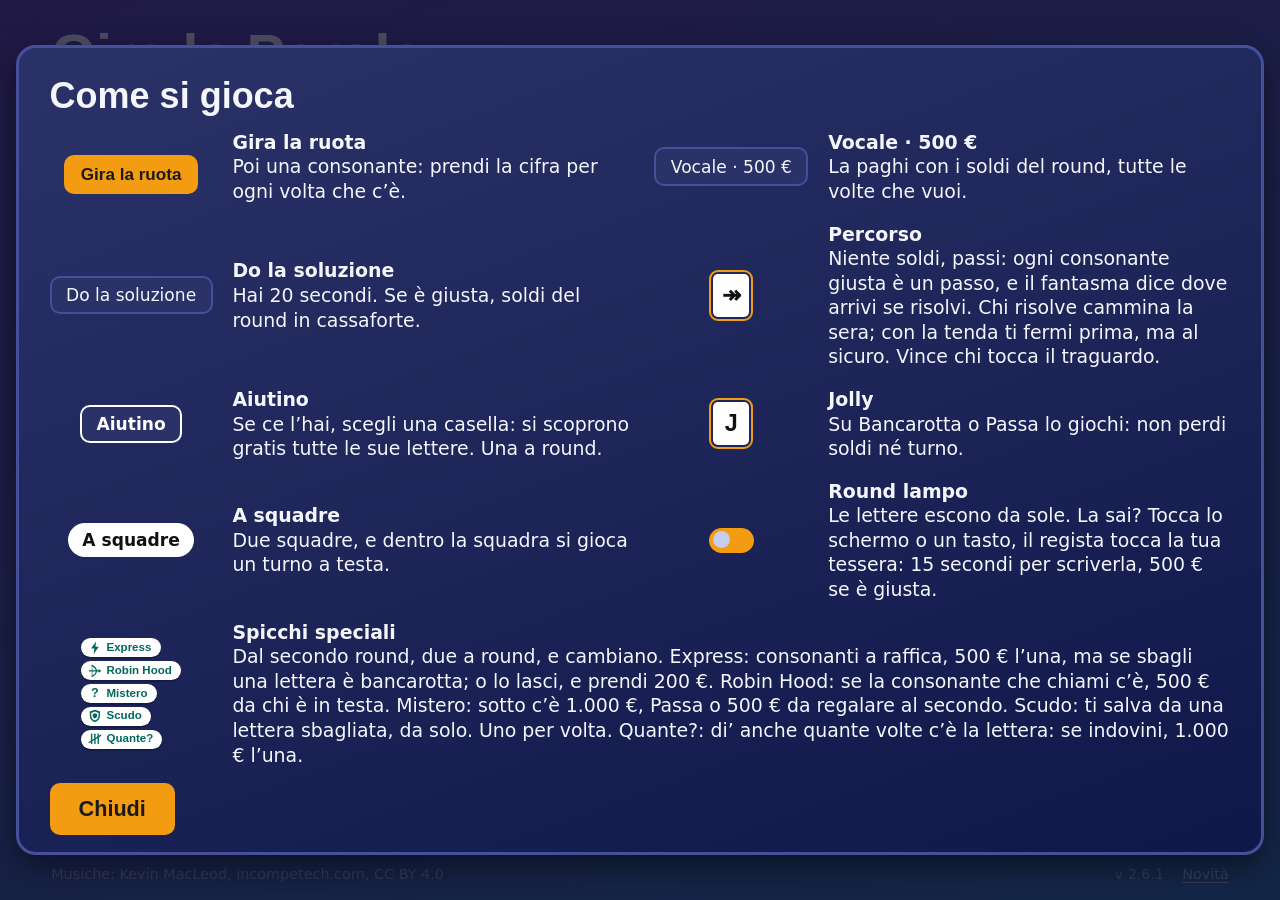
==== commit aa4ed329: "2.6.1 — La guida del Percorso, «Come si gioca» in due versioni, niente pannello delle regole online," ====
--- a/gioco.html
+++ b/gioco.html
@@ -4,7 +4,7 @@
   <meta charset="UTF-8" />
   <meta name="viewport" content="width=device-width, initial-scale=1.0" />
   <title>Gira le Parole</title>
-  <meta name="description" content="Il gioco della ruota, per giocare in famiglia sullo stesso schermo. Nessun dato esce da questo computer." />
+  <meta name="description" content="Il gioco della ruota da giocare tutti insieme sullo stesso schermo." />
   <link rel="stylesheet" href="style.css" />
 </head>
 <body>
@@ -201,7 +201,7 @@
       <nav class="porte-iscrizione" aria-label="Altre pagine">
         <button type="button" class="secondario porta-albo">Albo d'oro</button>
         <button type="button" class="secondario porta-frasi">Le nostre frasi</button>
-        <button type="button" class="apri-guida">Come si gioca</button>
+        <button type="button" class="apri-guida apri-guida-percorso">Come si gioca</button>
       </nav>
     </header>
 
@@ -299,6 +299,8 @@
     <div class="scheda-finestra guida">
       <h2 id="titolo-guida">Come si gioca</h2>
       <div id="elenco-guida" class="elenco-guida"></div>
+      <!-- La guida del Percorso (13/10/2026, testo approvato da Damiano): la riempie gioco.js; si vede solo se «Come si gioca» e` stato toccato dentro il Percorso -->
+      <div id="guida-percorso" class="guida-percorso nascosta"></div>
       <button id="btn-chiudi-guida" type="button" class="primario">Chiudi</button>
     </div>
   </div>
--- a/style.css
+++ b/style.css
@@ -1833,6 +1833,12 @@
 .elenco-guida .esempio .tessera-guida { width: 2rem; height: 2.4rem; display: flex; align-items: center; justify-content: center; background: #fff; color: #111; font: 800 1.2rem var(--font-titoli); border-radius: 5px; outline: 2px solid var(--accento); outline-offset: 2px; padding: 0; }
 .elenco-guida .voce b { display: block; }
 .elenco-guida .voce { font-size: 0.95rem; line-height: 1.3; }
+/* La guida del Percorso (13/10/2026): sette regole numerate e la riga di chi vince. Il numero e` un cerchio nel colore d'accento. */
+.guida-percorso ol { list-style: none; counter-reset: regola; margin: 0; padding: 0; display: grid; gap: 0.7rem 1.4rem; }
+.guida-percorso li { counter-increment: regola; position: relative; padding-left: 2.4rem; font-size: 0.95rem; line-height: 1.3; }
+.guida-percorso li::before { content: counter(regola); position: absolute; left: 0; top: 0.05em; width: 1.7rem; height: 1.7rem; border-radius: 50%; background: var(--accento); color: #111; font: 800 1rem/1.7rem var(--font-titoli); text-align: center; }
+.guida-percorso li b { color: #fff; }
+.guida-percorso .vittoria-guida { margin: 0.9rem 0 0; font: 700 1rem/1.3 var(--font-titoli); color: var(--accento); text-align: center; }
 
 /* ---------------------------------------------------------------------------
    2. IN PARTITA — aiutino, squadre (a ogni larghezza)
@@ -1935,6 +1941,11 @@
   .elenco-guida .voce:last-child:nth-child(4n + 2) { grid-column: 2 / -1; }
   .elenco-guida .esempio button { font-size: 1.9vh; padding: 0.8vh 1.6vh; }
   .elenco-guida .esempio .tessera-guida { width: 4vh; height: 4.8vh; font-size: 2.6vh; }
+  /* guida del Percorso: due colonne di sette voci che si distribuiscono da sole, la riga di chi vince sotto a tutta larghezza; a 1366x768 non scorre */
+  .guida-percorso ol { display: block; column-count: 2; column-gap: 4vh; }
+  .guida-percorso li { padding-left: 5.2vh; font-size: 2.1vh; break-inside: avoid; margin: 0 0 1.8vh; }
+  .guida-percorso li::before { width: 3.8vh; height: 3.8vh; font-size: 2.3vh; line-height: 3.8vh; }
+  .guida-percorso .vittoria-guida { margin-top: 2vh; font-size: 2.6vh; }
 
   /* in partita */
   .scheda-giocatore .segno-aiutino { grid-column: 1 / -1; font-size: 1.6vh; }
